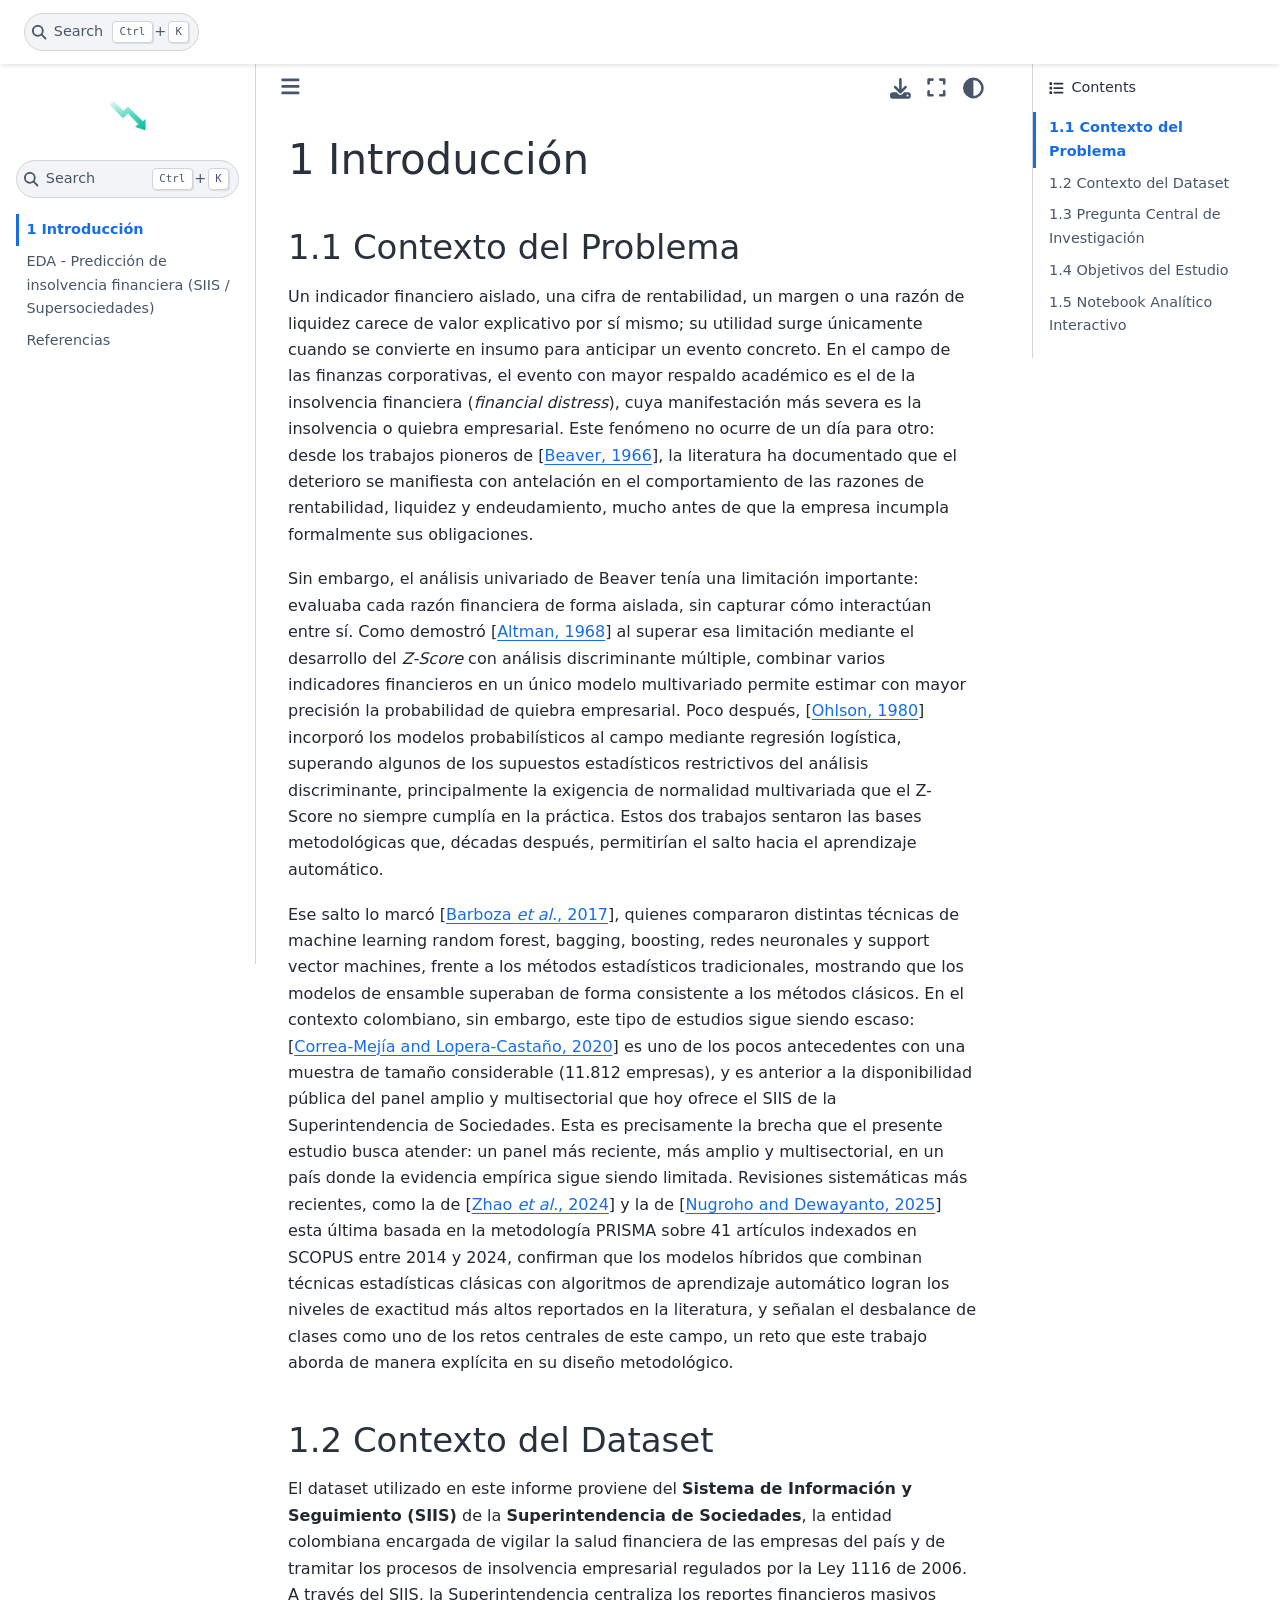
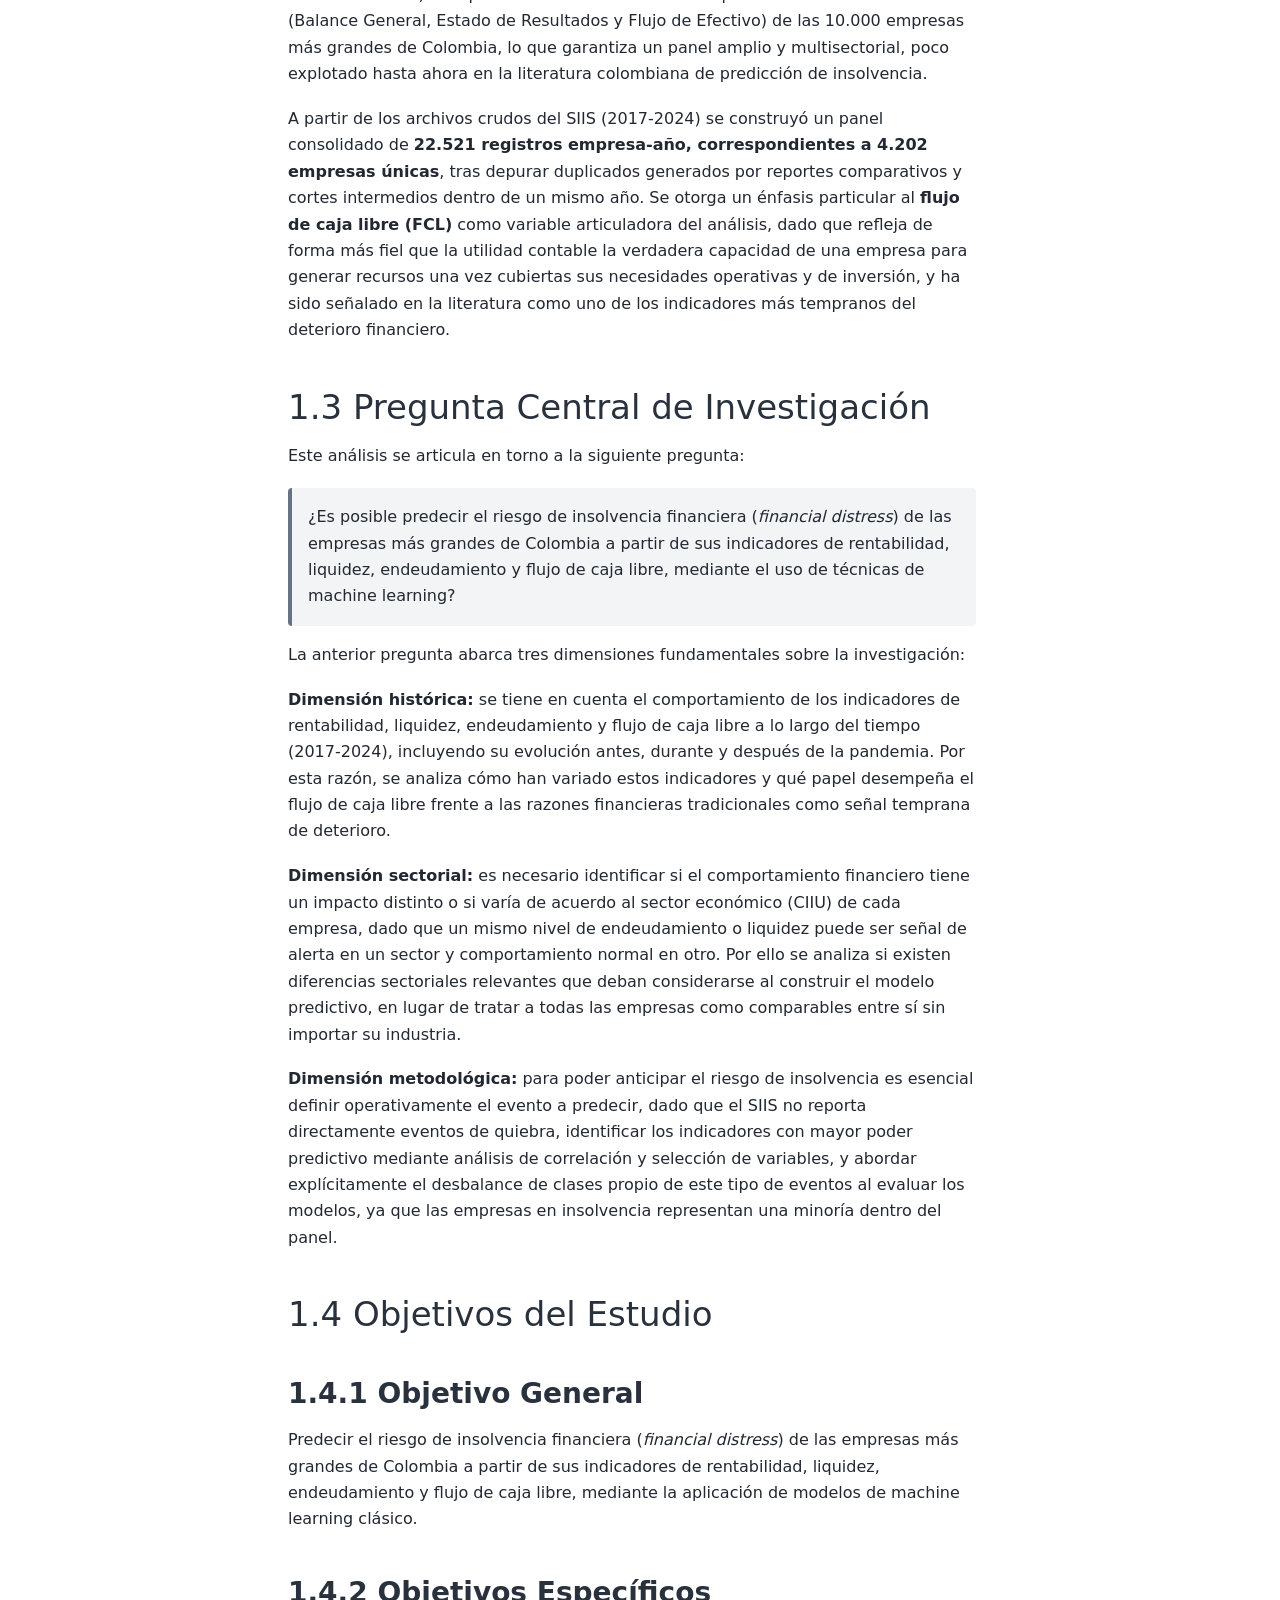
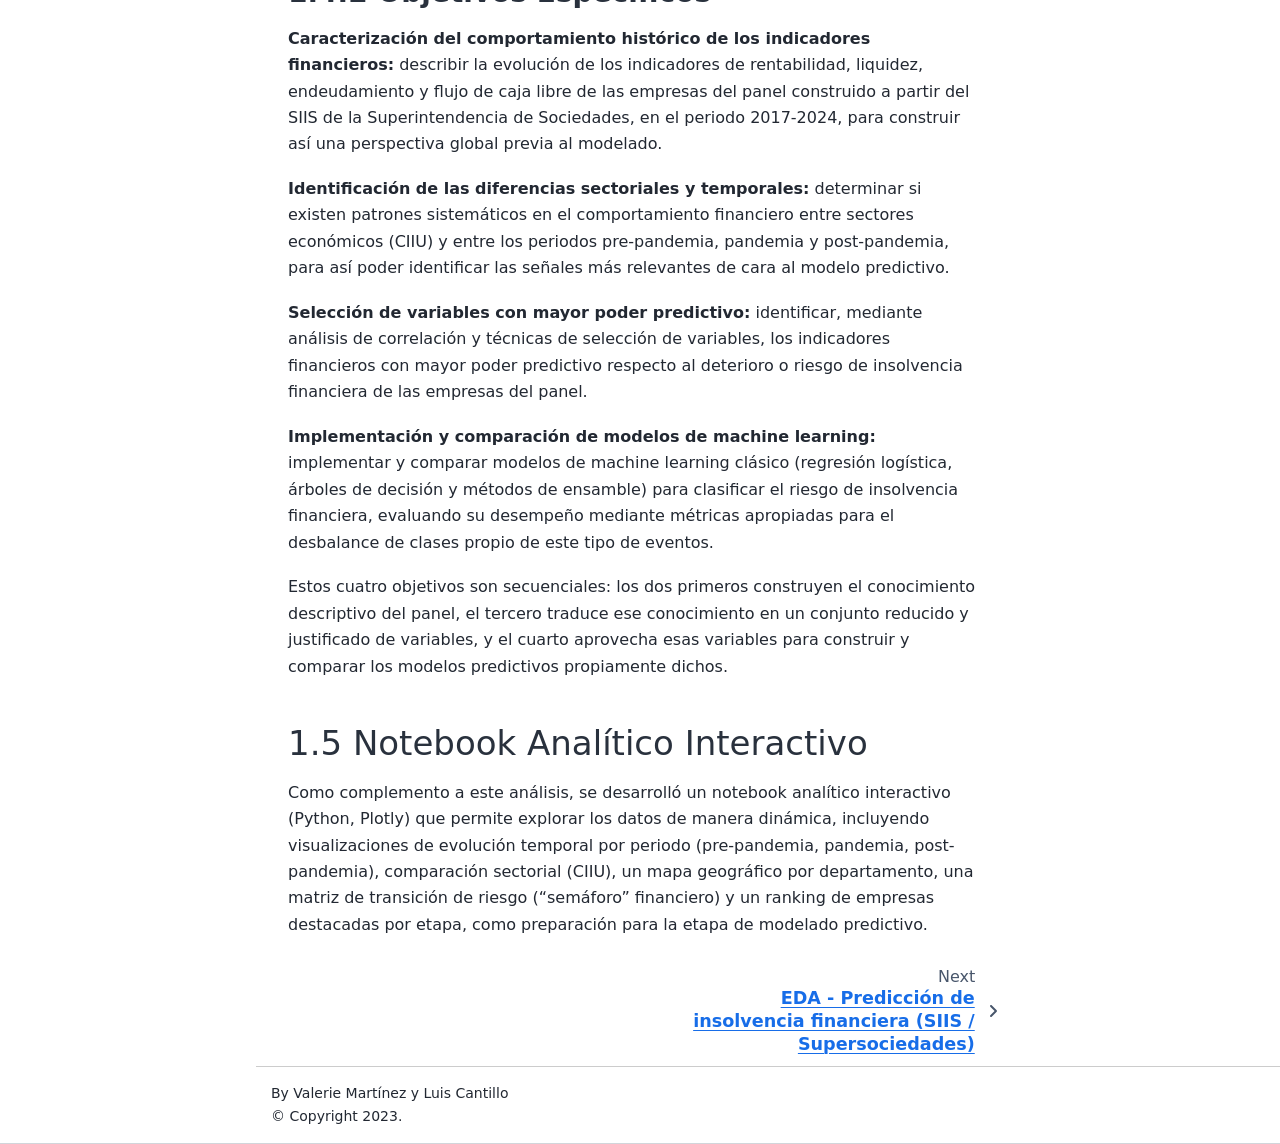
==== 01_introduccion.html @ 9c41a209 "Update documentation" ====
<!DOCTYPE html>


<html lang="en" data-content_root="./" >

  <head>
    <meta charset="utf-8" />
    <meta name="viewport" content="width=device-width, initial-scale=1.0" /><meta name="viewport" content="width=device-width, initial-scale=1" />

    <title>1 Introducción &#8212; Riesgo de Insolvencia Financiera SIIS</title>
  
  
  
  <script data-cfasync="false">
    document.documentElement.dataset.mode = localStorage.getItem("mode") || "";
    document.documentElement.dataset.theme = localStorage.getItem("theme") || "";
  </script>
  <!--
    this give us a css class that will be invisible only if js is disabled
  -->
  <noscript>
    <style>
      .pst-js-only { display: none !important; }

    </style>
  </noscript>
  
  <!-- Loaded before other Sphinx assets -->
  <link href="_static/styles/theme.css?digest=55c26ed414f5f8a31ebb" rel="stylesheet" />
<link href="_static/styles/pydata-sphinx-theme.css?digest=55c26ed414f5f8a31ebb" rel="stylesheet" />

    <link rel="stylesheet" type="text/css" href="_static/pygments.css?v=03e43079" />
    <link rel="stylesheet" type="text/css" href="_static/styles/sphinx-book-theme.css?v=3c74b3bc" />
    <link rel="stylesheet" type="text/css" href="_static/togglebutton.css?v=9c3e77be" />
    <link rel="stylesheet" type="text/css" href="_static/copybutton.css?v=76b2166b" />
    <link rel="stylesheet" type="text/css" href="_static/mystnb.11b39860a7a0cbfd473a3ad8a317855267ff0bd372690045ca344a6b62be495e.css" />
    <link rel="stylesheet" type="text/css" href="_static/sphinx-thebe.css?v=4fa983c6" />
    <link rel="stylesheet" type="text/css" href="_static/sphinx-design.min.css?v=95c83b7e" />
    <link rel="stylesheet" type="text/css" href="_static/custom.css?v=edf0ba5c" />
  
  <!-- So that users can add custom icons -->
  <script defer src="_static/scripts/fontawesome.js?digest=55c26ed414f5f8a31ebb"></script>
  <!-- Pre-loaded scripts that we'll load fully later -->
  <link rel="preload" as="script" href="_static/scripts/bootstrap.js?digest=55c26ed414f5f8a31ebb" />
<link rel="preload" as="script" href="_static/scripts/pydata-sphinx-theme.js?digest=55c26ed414f5f8a31ebb" />

    <script src="_static/documentation_options.js?v=9eb32ce0"></script>
    <script src="_static/doctools.js?v=9a2dae69"></script>
    <script src="_static/sphinx_highlight.js?v=dc90522c"></script>
    <script src="_static/clipboard.min.js?v=a7894cd8"></script>
    <script src="_static/copybutton.js?v=f281be69"></script>
    <script src="_static/scripts/sphinx-book-theme.js?v=fab101a9"></script>
    <script>let toggleHintShow = 'Click to show';</script>
    <script>let toggleHintHide = 'Click to hide';</script>
    <script>let toggleOpenOnPrint = 'true';</script>
    <script src="_static/togglebutton.js?v=b8b12719"></script>
    <script>var togglebuttonSelector = '.toggle, .admonition.dropdown';</script>
    <script src="_static/design-tabs.js?v=f930bc37"></script>
    <script>const THEBE_JS_URL = "https://unpkg.com/thebe@0.8.2/lib/index.js"; const thebe_selector = ".thebe,.cell"; const thebe_selector_input = "pre"; const thebe_selector_output = ".output, .cell_output"</script>
    <script async="async" src="_static/sphinx-thebe.js?v=c100c467"></script>
    <script>var togglebuttonSelector = '.toggle, .admonition.dropdown';</script>
    <script>const THEBE_JS_URL = "https://unpkg.com/thebe@0.8.2/lib/index.js"; const thebe_selector = ".thebe,.cell"; const thebe_selector_input = "pre"; const thebe_selector_output = ".output, .cell_output"</script>
    <script>DOCUMENTATION_OPTIONS.pagename = '01_introduccion';</script>
    <script>DOCUMENTATION_OPTIONS.search_as_you_type = false;</script>
    <link rel="index" title="Index" href="genindex.html" />
    <link rel="search" title="Search" href="search.html" />
    <link rel="next" title="EDA - Predicción de insolvencia financiera (SIIS / Supersociedades)" href="EDA_Insolvencia_SIIS.html" />
  <meta name="viewport" content="width=device-width, initial-scale=1"/>
  <meta name="docsearch:language" content="en"/>
  <meta name="docsearch:version" content="" />
  
    
    <script src="_static/searchtools.js"></script>
    <script src="_static/language_data.js"></script>
    <script src="searchindex.js"></script>
  
  </head>
  <body data-default-mode="">
  
  
  <div id="pst-skip-link" class="skip-link d-print-none"><a href="#main-content">Skip to main content</a></div>

  
  <div id="pst-scroll-pixel-helper"></div>
  
  <button type="button" class="btn rounded-pill" id="pst-back-to-top">
    <i class="fa-solid fa-arrow-up"></i>Back to top</button>
  
  
  
  
  <dialog id="pst-search-dialog">
    
<form class="bd-search d-flex align-items-center"
      action="search.html"
      method="get">
  <i class="fa-solid fa-magnifying-glass"></i>
  <input type="search"
         class="form-control"
         name="q"
         placeholder="Search this book..."
         aria-label="Search this book..."
         autocomplete="off"
         autocorrect="off"
         autocapitalize="off"
         spellcheck="false"/>
  <span class="search-button__kbd-shortcut"><kbd class="kbd-shortcut__modifier">Ctrl</kbd>+<kbd>K</kbd></span>
</form>
  </dialog>

  <div class="pst-async-banner-revealer d-none">
  <aside id="bd-header-version-warning" class="d-none d-print-none" aria-label="Version warning"></aside>
</div>

  
    <header id="pst-header" class="bd-header navbar navbar-expand-lg bd-navbar d-print-none">
<div class="bd-header__inner bd-page-width">
  <button class="pst-navbar-icon sidebar-toggle primary-toggle" aria-label="Site navigation">
    <span class="fa-solid fa-bars"></span>
  </button>
  
  
  <div class="col-lg-9 navbar-header-items">
    
    
    <div class="navbar-header-items__end">
      
        <div class="navbar-item navbar-persistent--container">
          

<button class="btn search-button-field search-button__button pst-js-only" title="Search" aria-label="Search" data-bs-placement="bottom" data-bs-toggle="tooltip">
 <i class="fa-solid fa-magnifying-glass"></i>
 <span class="search-button__default-text">Search</span>
 <span class="search-button__kbd-shortcut"><kbd class="kbd-shortcut__modifier">Ctrl</kbd>+<kbd class="kbd-shortcut__modifier">K</kbd></span>
</button>
        </div>
      
      
    </div>
    
  </div>
  
  
    <div class="navbar-persistent--mobile">

<button class="btn search-button-field search-button__button pst-js-only" title="Search" aria-label="Search" data-bs-placement="bottom" data-bs-toggle="tooltip">
 <i class="fa-solid fa-magnifying-glass"></i>
 <span class="search-button__default-text">Search</span>
 <span class="search-button__kbd-shortcut"><kbd class="kbd-shortcut__modifier">Ctrl</kbd>+<kbd class="kbd-shortcut__modifier">K</kbd></span>
</button>
    </div>
  

  
    <button class="pst-navbar-icon sidebar-toggle secondary-toggle" aria-label="On this page">
      <span class="fa-solid fa-outdent"></span>
    </button>
  
</div>

    </header>
  

  <div class="bd-container">
    <div class="bd-container__inner bd-page-width">
      
      
      
        
      
      <dialog id="pst-primary-sidebar-modal"></dialog>
      <div id="pst-primary-sidebar" class="bd-sidebar-primary bd-sidebar">
        

  
  <div class="sidebar-header-items sidebar-primary__section">
    
    
    
    
  </div>
  
    <div class="sidebar-primary-items__start sidebar-primary__section">
        <div class="sidebar-primary-item">

  
    
  

<a class="navbar-brand logo" href="#">
  
  
  
  
  
    
    
      
    
    
    <img src="_static/logo.png" class="logo__image only-light" alt="Riesgo de Insolvencia Financiera SIIS - Home"/>
    <img src="_static/logo.png" class="logo__image only-dark pst-js-only" alt="Riesgo de Insolvencia Financiera SIIS - Home"/>
  
  
</a></div>
        <div class="sidebar-primary-item">

<button class="btn search-button-field search-button__button pst-js-only" title="Search" aria-label="Search" data-bs-placement="bottom" data-bs-toggle="tooltip">
 <i class="fa-solid fa-magnifying-glass"></i>
 <span class="search-button__default-text">Search</span>
 <span class="search-button__kbd-shortcut"><kbd class="kbd-shortcut__modifier">Ctrl</kbd>+<kbd class="kbd-shortcut__modifier">K</kbd></span>
</button></div>
        <div class="sidebar-primary-item"><nav class="bd-links bd-docs-nav" aria-label="Main">
    <div class="bd-toc-item navbar-nav active">
        
        <ul class="nav bd-sidenav bd-sidenav__home-link">
            <li class="toctree-l1 current active">
                <a class="reference internal" href="#">
                    1 Introducción
                </a>
            </li>
        </ul>
        <ul class="nav bd-sidenav">
<li class="toctree-l1"><a class="reference internal" href="EDA_Insolvencia_SIIS.html">EDA - Predicción de insolvencia financiera (SIIS / Supersociedades)</a></li>
<li class="toctree-l1"><a class="reference internal" href="referencias.html">Referencias</a></li>
</ul>

    </div>
</nav></div>
    </div>
  
  
  <div class="sidebar-primary-items__end sidebar-primary__section">
      <div class="sidebar-primary-item">
<div id="ethical-ad-placement"
      class="flat"
      data-ea-publisher="readthedocs"
      data-ea-type="readthedocs-sidebar"
      data-ea-manual="true">
</div></div>
  </div>


      </div>
      
      <main id="main-content" class="bd-main" role="main">
        
        

<div class="sbt-scroll-pixel-helper"></div>

          <div class="bd-content">
            <div class="bd-article-container">
              
              <div class="bd-header-article d-print-none">
<div class="header-article-items header-article__inner">
  
    <div class="header-article-items__start">
      
        <div class="header-article-item"><button class="sidebar-toggle primary-toggle btn btn-sm" title="Toggle primary sidebar" data-bs-placement="bottom" data-bs-toggle="tooltip">
  <span class="fa-solid fa-bars"></span>
</button></div>
      
    </div>
  
  
    <div class="header-article-items__end">
      
        <div class="header-article-item">

<div class="article-header-buttons">





<div class="dropdown dropdown-download-buttons">
  <button class="btn dropdown-toggle" type="button" data-bs-toggle="dropdown" aria-expanded="false" aria-label="Download this page">
    <i class="fas fa-download"></i>
  </button>
  <ul class="dropdown-menu">
      
      
      
      <li><a href="_sources/01_introduccion.md" target="_blank"
   class="btn btn-sm btn-download-source-button dropdown-item"
   title="Download source file"
   data-bs-placement="left" data-bs-toggle="tooltip"
>
  

<span class="btn__icon-container">
  <i class="fas fa-file"></i>
  </span>
<span class="btn__text-container">.md</span>
</a>
</li>
      
      
      
      
      <li>
<button onclick="window.print()"
  class="btn btn-sm btn-download-pdf-button dropdown-item"
  title="Print to PDF"
  data-bs-placement="left" data-bs-toggle="tooltip"
>
  

<span class="btn__icon-container">
  <i class="fas fa-file-pdf"></i>
  </span>
<span class="btn__text-container">.pdf</span>
</button>
</li>
      
  </ul>
</div>




<button onclick="toggleFullScreen()"
  class="btn btn-sm btn-fullscreen-button pst-navbar-icon"
  title="Fullscreen mode"
  data-bs-placement="bottom" data-bs-toggle="tooltip"
>
  

<span class="btn__icon-container">
  <i class="fas fa-expand"></i>
  </span>

</button>



<button class="btn btn-sm nav-link pst-navbar-icon theme-switch-button pst-js-only" aria-label="Color mode" data-bs-title="Color mode"  data-bs-placement="bottom" data-bs-toggle="tooltip">
  <i class="theme-switch fa-solid fa-sun                fa-lg" data-mode="light" title="Light"></i>
  <i class="theme-switch fa-solid fa-moon               fa-lg" data-mode="dark"  title="Dark"></i>
  <i class="theme-switch fa-solid fa-circle-half-stroke fa-lg" data-mode="auto"  title="System Settings"></i>
</button>


<button class="btn btn-sm pst-navbar-icon search-button search-button__button pst-js-only" title="Search" aria-label="Search" data-bs-placement="bottom" data-bs-toggle="tooltip">
    <i class="fa-solid fa-magnifying-glass fa-lg"></i>
</button>
<button class="sidebar-toggle secondary-toggle btn btn-sm pst-navbar-icon" title="Toggle secondary sidebar" data-bs-placement="bottom" data-bs-toggle="tooltip">
    <span class="fa-solid fa-list"></span>
</button>
</div></div>
      
    </div>
  
</div>
</div>
              
              

<div id="jb-print-docs-body" class="onlyprint">
    <h1>1 Introducción</h1>
    <!-- Table of contents -->
    <div id="print-main-content">
        <div id="jb-print-toc">
            
            <div>
                <h2> Contents </h2>
            </div>
            <nav aria-label="Page">
                <ul class="pst-show_toc_level nav section-nav flex-column">
<li class="toc-h2 nav-item toc-entry"><a class="reference internal nav-link" href="#contexto-del-problema">1.1 Contexto del Problema</a></li>
<li class="toc-h2 nav-item toc-entry"><a class="reference internal nav-link" href="#contexto-del-dataset">1.2 Contexto del Dataset</a></li>
<li class="toc-h2 nav-item toc-entry"><a class="reference internal nav-link" href="#pregunta-central-de-investigacion">1.3 Pregunta Central de Investigación</a></li>
<li class="toc-h2 nav-item toc-entry"><a class="reference internal nav-link" href="#objetivos-del-estudio">1.4 Objetivos del Estudio</a><ul class="nav section-nav flex-column">
<li class="toc-h3 nav-item toc-entry"><a class="reference internal nav-link" href="#objetivo-general">1.4.1 Objetivo General</a></li>
<li class="toc-h3 nav-item toc-entry"><a class="reference internal nav-link" href="#objetivos-especificos">1.4.2 Objetivos Específicos</a></li>
</ul>
</li>
<li class="toc-h2 nav-item toc-entry"><a class="reference internal nav-link" href="#notebook-analitico-interactivo">1.5 Notebook Analítico Interactivo</a></li>
</ul>
            </nav>
        </div>
    </div>
</div>

              
                
<div id="searchbox"></div>
                <article class="bd-article">
                  
  <section class="tex2jax_ignore mathjax_ignore" id="introduccion">
<h1>1 Introducción<a class="headerlink" href="#introduccion" title="Link to this heading">#</a></h1>
<section id="contexto-del-problema">
<h2>1.1 Contexto del Problema<a class="headerlink" href="#contexto-del-problema" title="Link to this heading">#</a></h2>
<p>Un indicador financiero aislado, una cifra de rentabilidad, un margen o una razón de liquidez carece de valor explicativo por sí mismo; su utilidad surge únicamente cuando se convierte en insumo para anticipar un evento concreto. En el campo de las finanzas corporativas, el evento con mayor respaldo académico es el de la insolvencia financiera (<em>financial distress</em>), cuya manifestación más severa es la insolvencia o quiebra empresarial. Este fenómeno no ocurre de un día para otro: desde los trabajos pioneros de <span class="bibtex-citation" id="id1">[<a class="reference internal" href="referencias.html#id2" title="William H. Beaver. Financial ratios as predictors of failure. Journal of Accounting Research, 4:71–111, 1966.">Beaver, 1966</a>]</span>, la literatura ha documentado que el deterioro se manifiesta con antelación en el comportamiento de las razones de rentabilidad, liquidez y endeudamiento, mucho antes de que la empresa incumpla formalmente sus obligaciones.</p>
<p>Sin embargo, el análisis univariado de Beaver tenía una limitación importante: evaluaba cada razón financiera de forma aislada, sin capturar cómo interactúan entre sí. Como demostró <span class="bibtex-citation" id="id2">[<a class="reference internal" href="referencias.html#id3" title="Edward I. Altman. Financial ratios, discriminant analysis and the prediction of corporate bankruptcy. The Journal of Finance, 23(4):589–609, 1968.">Altman, 1968</a>]</span> al superar esa limitación mediante el desarrollo del <em>Z-Score</em> con análisis discriminante múltiple, combinar varios indicadores financieros en un único modelo multivariado permite estimar con mayor precisión la probabilidad de quiebra empresarial. Poco después, <span class="bibtex-citation" id="id3">[<a class="reference internal" href="referencias.html#id4" title="James A. Ohlson. Financial ratios and the probabilistic prediction of bankruptcy. Journal of Accounting Research, 18(1):109–131, 1980.">Ohlson, 1980</a>]</span> incorporó los modelos probabilísticos al campo mediante regresión logística, superando algunos de los supuestos estadísticos restrictivos del análisis discriminante, principalmente la exigencia de normalidad multivariada que el Z-Score no siempre cumplía en la práctica. Estos dos trabajos sentaron las bases metodológicas que, décadas después, permitirían el salto hacia el aprendizaje automático.</p>
<p>Ese salto lo marcó <span class="bibtex-citation" id="id4">[<a class="reference internal" href="referencias.html#id5" title="Flavio Barboza, Herbert Kimura, and Edward Altman. Machine learning models and bankruptcy prediction. Expert Systems with Applications, 83:405–417, 2017.">Barboza <em>et al.</em>, 2017</a>]</span>, quienes compararon distintas técnicas de machine learning random forest, bagging, boosting, redes neuronales y support vector machines, frente a los métodos estadísticos tradicionales, mostrando que los modelos de ensamble superaban de forma consistente a los métodos clásicos. En el contexto colombiano, sin embargo, este tipo de estudios sigue siendo escaso: <span class="bibtex-citation" id="id5">[<a class="reference internal" href="referencias.html#id6" title="Diego Andrés Correa-Mejía and Mauricio Lopera-Castaño. Predicción de la insolvencia empresarial: un caso aplicado al sector real colombiano. Contaduría y Administración, 2020.">Correa-Mejía and Lopera-Castaño, 2020</a>]</span> es uno de los pocos antecedentes con una muestra de tamaño considerable (11.812 empresas), y es anterior a la disponibilidad pública del panel amplio y multisectorial que hoy ofrece el SIIS de la Superintendencia de Sociedades. Esta es precisamente la brecha que el presente estudio busca atender: un panel más reciente, más amplio y multisectorial, en un país donde la evidencia empírica sigue siendo limitada. Revisiones sistemáticas más recientes, como la de <span class="bibtex-citation" id="id6">[<a class="reference internal" href="referencias.html#id7" title="Yi Zhao, Jamal Ouenniche, and Johannes De Smedt. A systematic review of corporate bankruptcy prediction. 2024.">Zhao <em>et al.</em>, 2024</a>]</span> y la de <span class="bibtex-citation" id="id7">[<a class="reference internal" href="referencias.html#id8" title="Bambang Nugroho and Totok Dewayanto. A prisma-based systematic review of financial distress prediction. 2025.">Nugroho and Dewayanto, 2025</a>]</span> esta última basada en la metodología PRISMA sobre 41 artículos indexados en SCOPUS entre 2014 y 2024, confirman que los modelos híbridos que combinan técnicas estadísticas clásicas con algoritmos de aprendizaje automático logran los niveles de exactitud más altos reportados en la literatura, y señalan el desbalance de clases como uno de los retos centrales de este campo, un reto que este trabajo aborda de manera explícita en su diseño metodológico.</p>
</section>
<section id="contexto-del-dataset">
<h2>1.2 Contexto del Dataset<a class="headerlink" href="#contexto-del-dataset" title="Link to this heading">#</a></h2>
<p>El dataset utilizado en este informe proviene del <strong>Sistema de Información y Seguimiento (SIIS)</strong> de la <strong>Superintendencia de Sociedades</strong>, la entidad colombiana encargada de vigilar la salud financiera de las empresas del país y de tramitar los procesos de insolvencia empresarial regulados por la Ley 1116 de 2006. A través del SIIS, la Superintendencia centraliza los reportes financieros masivos (Balance General, Estado de Resultados y Flujo de Efectivo) de las 10.000 empresas más grandes de Colombia, lo que garantiza un panel amplio y multisectorial, poco explotado hasta ahora en la literatura colombiana de predicción de insolvencia.</p>
<p>A partir de los archivos crudos del SIIS (2017-2024) se construyó un panel consolidado de <strong>22.521 registros empresa-año, correspondientes a 4.202 empresas únicas</strong>, tras depurar duplicados generados por reportes comparativos y cortes intermedios dentro de un mismo año. Se otorga un énfasis particular al <strong>flujo de caja libre (FCL)</strong> como variable articuladora del análisis, dado que refleja de forma más fiel que la utilidad contable la verdadera capacidad de una empresa para generar recursos una vez cubiertas sus necesidades operativas y de inversión, y ha sido señalado en la literatura como uno de los indicadores más tempranos del deterioro financiero.</p>
</section>
<section id="pregunta-central-de-investigacion">
<h2>1.3 Pregunta Central de Investigación<a class="headerlink" href="#pregunta-central-de-investigacion" title="Link to this heading">#</a></h2>
<p>Este análisis se articula en torno a la siguiente pregunta:</p>
<blockquote>
<div><p>¿Es posible predecir el riesgo de insolvencia financiera (<em>financial distress</em>) de las empresas más grandes de Colombia a partir de sus indicadores de rentabilidad, liquidez, endeudamiento y flujo de caja libre, mediante el uso de técnicas de machine learning?</p>
</div></blockquote>
<p>La anterior pregunta abarca tres dimensiones fundamentales sobre la investigación:</p>
<p><strong>Dimensión histórica:</strong> se tiene en cuenta el comportamiento de los indicadores de rentabilidad, liquidez, endeudamiento y flujo de caja libre a lo largo del tiempo (2017-2024), incluyendo su evolución antes, durante y después de la pandemia. Por esta razón, se analiza cómo han variado estos indicadores y qué papel desempeña el flujo de caja libre frente a las razones financieras tradicionales como señal temprana de deterioro.</p>
<p><strong>Dimensión sectorial:</strong> es necesario identificar si el comportamiento financiero tiene un impacto distinto o si varía de acuerdo al sector económico (CIIU) de cada empresa, dado que un mismo nivel de endeudamiento o liquidez puede ser señal de alerta en un sector y comportamiento normal en otro. Por ello se analiza si existen diferencias sectoriales relevantes que deban considerarse al construir el modelo predictivo, en lugar de tratar a todas las empresas como comparables entre sí sin importar su industria.</p>
<p><strong>Dimensión metodológica:</strong> para poder anticipar el riesgo de insolvencia es esencial definir operativamente el evento a predecir, dado que el SIIS no reporta directamente eventos de quiebra, identificar los indicadores con mayor poder predictivo mediante análisis de correlación y selección de variables, y abordar explícitamente el desbalance de clases propio de este tipo de eventos al evaluar los modelos, ya que las empresas en insolvencia representan una minoría dentro del panel.</p>
</section>
<section id="objetivos-del-estudio">
<h2>1.4 Objetivos del Estudio<a class="headerlink" href="#objetivos-del-estudio" title="Link to this heading">#</a></h2>
<section id="objetivo-general">
<h3>1.4.1 Objetivo General<a class="headerlink" href="#objetivo-general" title="Link to this heading">#</a></h3>
<p>Predecir el riesgo de insolvencia financiera (<em>financial distress</em>) de las empresas más grandes de Colombia a partir de sus indicadores de rentabilidad, liquidez, endeudamiento y flujo de caja libre, mediante la aplicación de modelos de machine learning clásico.</p>
</section>
<section id="objetivos-especificos">
<h3>1.4.2 Objetivos Específicos<a class="headerlink" href="#objetivos-especificos" title="Link to this heading">#</a></h3>
<p><strong>Caracterización del comportamiento histórico de los indicadores financieros:</strong> describir la evolución de los indicadores de rentabilidad, liquidez, endeudamiento y flujo de caja libre de las empresas del panel construido a partir del SIIS de la Superintendencia de Sociedades, en el periodo 2017-2024, para construir así una perspectiva global previa al modelado.</p>
<p><strong>Identificación de las diferencias sectoriales y temporales:</strong> determinar si existen patrones sistemáticos en el comportamiento financiero entre sectores económicos (CIIU) y entre los periodos pre-pandemia, pandemia y post-pandemia, para así poder identificar las señales más relevantes de cara al modelo predictivo.</p>
<p><strong>Selección de variables con mayor poder predictivo:</strong> identificar, mediante análisis de correlación y técnicas de selección de variables, los indicadores financieros con mayor poder predictivo respecto al deterioro o riesgo de insolvencia financiera de las empresas del panel.</p>
<p><strong>Implementación y comparación de modelos de machine learning:</strong> implementar y comparar modelos de machine learning clásico (regresión logística, árboles de decisión y métodos de ensamble) para clasificar el riesgo de insolvencia financiera, evaluando su desempeño mediante métricas apropiadas para el desbalance de clases propio de este tipo de eventos.</p>
<p>Estos cuatro objetivos son secuenciales: los dos primeros construyen el conocimiento descriptivo del panel, el tercero traduce ese conocimiento en un conjunto reducido y justificado de variables, y el cuarto aprovecha esas variables para construir y comparar los modelos predictivos propiamente dichos.</p>
</section>
</section>
<section id="notebook-analitico-interactivo">
<h2>1.5 Notebook Analítico Interactivo<a class="headerlink" href="#notebook-analitico-interactivo" title="Link to this heading">#</a></h2>
<p>Como complemento a este análisis, se desarrolló un notebook analítico interactivo (Python, Plotly) que permite explorar los datos de manera dinámica, incluyendo visualizaciones de evolución temporal por periodo (pre-pandemia, pandemia, post-pandemia), comparación sectorial (CIIU), un mapa geográfico por departamento, una matriz de transición de riesgo (“semáforo” financiero) y un ranking de empresas destacadas por etapa, como preparación para la etapa de modelado predictivo.</p>
</section>
<div class="toctree-wrapper compound">
</div>
</section>

    <script type="text/x-thebe-config">
    {
        requestKernel: true,
        binderOptions: {
            repo: "binder-examples/jupyter-stacks-datascience",
            ref: "master",
        },
        codeMirrorConfig: {
            theme: "abcdef",
            mode: "python"
        },
        kernelOptions: {
            name: "python3",
            path: "./."
        },
        predefinedOutput: true
    }
    </script>
    <script>kernelName = 'python3'</script>

                </article>
              

              
              
              
              
                <footer class="prev-next-footer d-print-none">
                  
<div class="prev-next-area">
    <a class="right-next"
       href="EDA_Insolvencia_SIIS.html"
       title="next page">
      <div class="prev-next-info">
        <p class="prev-next-subtitle">next</p>
        <p class="prev-next-title">EDA - Predicción de insolvencia financiera (SIIS / Supersociedades)</p>
      </div>
      <i class="fa-solid fa-angle-right"></i>
    </a>
</div>
                </footer>
              
            </div>
            
            
              
                <dialog id="pst-secondary-sidebar-modal"></dialog>
                <div id="pst-secondary-sidebar" class="bd-sidebar-secondary bd-toc"><div class="sidebar-secondary-items sidebar-secondary__inner">


  <div class="sidebar-secondary-item"><div
    id="pst-page-navigation-heading-2"
    class="page-toc tocsection onthispage">
    <i class="fa-solid fa-list"></i> Contents
  </div>
  <nav id="pst-page-toc-nav" class="page-toc" aria-labelledby="pst-page-navigation-heading-2">
    <ul class="pst-show_toc_level nav section-nav flex-column">
<li class="toc-h2 nav-item toc-entry"><a class="reference internal nav-link" href="#contexto-del-problema">1.1 Contexto del Problema</a></li>
<li class="toc-h2 nav-item toc-entry"><a class="reference internal nav-link" href="#contexto-del-dataset">1.2 Contexto del Dataset</a></li>
<li class="toc-h2 nav-item toc-entry"><a class="reference internal nav-link" href="#pregunta-central-de-investigacion">1.3 Pregunta Central de Investigación</a></li>
<li class="toc-h2 nav-item toc-entry"><a class="reference internal nav-link" href="#objetivos-del-estudio">1.4 Objetivos del Estudio</a><ul class="nav section-nav flex-column">
<li class="toc-h3 nav-item toc-entry"><a class="reference internal nav-link" href="#objetivo-general">1.4.1 Objetivo General</a></li>
<li class="toc-h3 nav-item toc-entry"><a class="reference internal nav-link" href="#objetivos-especificos">1.4.2 Objetivos Específicos</a></li>
</ul>
</li>
<li class="toc-h2 nav-item toc-entry"><a class="reference internal nav-link" href="#notebook-analitico-interactivo">1.5 Notebook Analítico Interactivo</a></li>
</ul>
  </nav></div>

</div></div>
              
            
          </div>
          <footer class="bd-footer-content">
            
<div class="bd-footer-content__inner container">
  
  <div class="footer-item">
    
<p class="component-author">
By Valerie Martínez y Luis Cantillo
</p>

  </div>
  
  <div class="footer-item">
    

  <p class="copyright">
    
      © Copyright 2023.
      <br/>
    
  </p>

  </div>
  
  <div class="footer-item">
    
  </div>
  
  <div class="footer-item">
    
  </div>
  
</div>
          </footer>
        

      </main>
    </div>
  </div>
  
  <!-- Scripts loaded after <body> so the DOM is not blocked -->
  <script defer src="_static/scripts/bootstrap.js?digest=55c26ed414f5f8a31ebb"></script>
<script defer src="_static/scripts/pydata-sphinx-theme.js?digest=55c26ed414f5f8a31ebb"></script>

  <footer class="bd-footer">
  </footer>
  </body>
</html>
---- _static/styles/theme.css ----
/* Provided by Sphinx's 'basic' theme, and included in the final set of assets */
@import "../basic.css";
---- _static/pygments.css ----
html[data-theme="light"] .highlight pre { line-height: 125%; }
html[data-theme="light"] .highlight td.linenos .normal { color: inherit; background-color: transparent; padding-left: 5px; padding-right: 5px; }
html[data-theme="light"] .highlight span.linenos { color: inherit; background-color: transparent; padding-left: 5px; padding-right: 5px; }
html[data-theme="light"] .highlight td.linenos .special { color: #000000; background-color: #ffffc0; padding-left: 5px; padding-right: 5px; }
html[data-theme="light"] .highlight span.linenos.special { color: #000000; background-color: #ffffc0; padding-left: 5px; padding-right: 5px; }
html[data-theme="light"] .highlight .hll { background-color: #fae4c2 }
html[data-theme="light"] .highlight { background: #fefefe; color: #080808 }
html[data-theme="light"] .highlight .c { color: #515151 } /* Comment */
html[data-theme="light"] .highlight .err { color: #A12236 } /* Error */
html[data-theme="light"] .highlight .k { color: #6730C5 } /* Keyword */
html[data-theme="light"] .highlight .l { color: #7F4707 } /* Literal */
html[data-theme="light"] .highlight .n { color: #080808 } /* Name */
html[data-theme="light"] .highlight .o { color: #00622F } /* Operator */
html[data-theme="light"] .highlight .p { color: #080808 } /* Punctuation */
html[data-theme="light"] .highlight .ch { color: #515151 } /* Comment.Hashbang */
html[data-theme="light"] .highlight .cm { color: #515151 } /* Comment.Multiline */
html[data-theme="light"] .highlight .cp { color: #515151 } /* Comment.Preproc */
html[data-theme="light"] .highlight .cpf { color: #515151 } /* Comment.PreprocFile */
html[data-theme="light"] .highlight .c1 { color: #515151 } /* Comment.Single */
html[data-theme="light"] .highlight .cs { color: #515151 } /* Comment.Special */
html[data-theme="light"] .highlight .gd { color: #005B82 } /* Generic.Deleted */
html[data-theme="light"] .highlight .ge { font-style: italic } /* Generic.Emph */
html[data-theme="light"] .highlight .gh { color: #005B82 } /* Generic.Heading */
html[data-theme="light"] .highlight .gs { font-weight: bold } /* Generic.Strong */
html[data-theme="light"] .highlight .gu { color: #005B82 } /* Generic.Subheading */
html[data-theme="light"] .highlight .kc { color: #6730C5 } /* Keyword.Constant */
html[data-theme="light"] .highlight .kd { color: #6730C5 } /* Keyword.Declaration */
html[data-theme="light"] .highlight .kn { color: #6730C5 } /* Keyword.Namespace */
html[data-theme="light"] .highlight .kp { color: #6730C5 } /* Keyword.Pseudo */
html[data-theme="light"] .highlight .kr { color: #6730C5 } /* Keyword.Reserved */
html[data-theme="light"] .highlight .kt { color: #7F4707 } /* Keyword.Type */
html[data-theme="light"] .highlight .ld { color: #7F4707 } /* Literal.Date */
html[data-theme="light"] .highlight .m { color: #7F4707 } /* Literal.Number */
html[data-theme="light"] .highlight .s { color: #00622F } /* Literal.String */
html[data-theme="light"] .highlight .na { color: #912583 } /* Name.Attribute */
html[data-theme="light"] .highlight .nb { color: #7F4707 } /* Name.Builtin */
html[data-theme="light"] .highlight .nc { color: #005B82 } /* Name.Class */
html[data-theme="light"] .highlight .no { color: #005B82 } /* Name.Constant */
html[data-theme="light"] .highlight .nd { color: #7F4707 } /* Name.Decorator */
html[data-theme="light"] .highlight .ni { color: #00622F } /* Name.Entity */
html[data-theme="light"] .highlight .ne { color: #6730C5 } /* Name.Exception */
html[data-theme="light"] .highlight .nf { color: #005B82 } /* Name.Function */
html[data-theme="light"] .highlight .nl { color: #7F4707 } /* Name.Label */
html[data-theme="light"] .highlight .nn { color: #080808 } /* Name.Namespace */
html[data-theme="light"] .highlight .nx { color: #080808 } /* Name.Other */
html[data-theme="light"] .highlight .py { color: #005B82 } /* Name.Property */
html[data-theme="light"] .highlight .nt { color: #005B82 } /* Name.Tag */
html[data-theme="light"] .highlight .nv { color: #A12236 } /* Name.Variable */
html[data-theme="light"] .highlight .ow { color: #6730C5 } /* Operator.Word */
html[data-theme="light"] .highlight .pm { color: #080808 } /* Punctuation.Marker */
html[data-theme="light"] .highlight .w { color: #080808 } /* Text.Whitespace */
html[data-theme="light"] .highlight .mb { color: #7F4707 } /* Literal.Number.Bin */
html[data-theme="light"] .highlight .mf { color: #7F4707 } /* Literal.Number.Float */
html[data-theme="light"] .highlight .mh { color: #7F4707 } /* Literal.Number.Hex */
html[data-theme="light"] .highlight .mi { color: #7F4707 } /* Literal.Number.Integer */
html[data-theme="light"] .highlight .mo { color: #7F4707 } /* Literal.Number.Oct */
html[data-theme="light"] .highlight .sa { color: #00622F } /* Literal.String.Affix */
html[data-theme="light"] .highlight .sb { color: #00622F } /* Literal.String.Backtick */
html[data-theme="light"] .highlight .sc { color: #00622F } /* Literal.String.Char */
html[data-theme="light"] .highlight .dl { color: #00622F } /* Literal.String.Delimiter */
html[data-theme="light"] .highlight .sd { color: #00622F } /* Literal.String.Doc */
html[data-theme="light"] .highlight .s2 { color: #00622F } /* Literal.String.Double */
html[data-theme="light"] .highlight .se { color: #00622F } /* Literal.String.Escape */
html[data-theme="light"] .highlight .sh { color: #00622F } /* Literal.String.Heredoc */
html[data-theme="light"] .highlight .si { color: #00622F } /* Literal.String.Interpol */
html[data-theme="light"] .highlight .sx { color: #00622F } /* Literal.String.Other */
html[data-theme="light"] .highlight .sr { color: #A12236 } /* Literal.String.Regex */
html[data-theme="light"] .highlight .s1 { color: #00622F } /* Literal.String.Single */
html[data-theme="light"] .highlight .ss { color: #005B82 } /* Literal.String.Symbol */
html[data-theme="light"] .highlight .bp { color: #7F4707 } /* Name.Builtin.Pseudo */
html[data-theme="light"] .highlight .fm { color: #005B82 } /* Name.Function.Magic */
html[data-theme="light"] .highlight .vc { color: #A12236 } /* Name.Variable.Class */
html[data-theme="light"] .highlight .vg { color: #A12236 } /* Name.Variable.Global */
html[data-theme="light"] .highlight .vi { color: #A12236 } /* Name.Variable.Instance */
html[data-theme="light"] .highlight .vm { color: #7F4707 } /* Name.Variable.Magic */
html[data-theme="light"] .highlight .il { color: #7F4707 } /* Literal.Number.Integer.Long */
html[data-theme="dark"] .highlight pre { line-height: 125%; }
html[data-theme="dark"] .highlight td.linenos .normal { color: inherit; background-color: transparent; padding-left: 5px; padding-right: 5px; }
html[data-theme="dark"] .highlight span.linenos { color: inherit; background-color: transparent; padding-left: 5px; padding-right: 5px; }
html[data-theme="dark"] .highlight td.linenos .special { color: #000000; background-color: #ffffc0; padding-left: 5px; padding-right: 5px; }
html[data-theme="dark"] .highlight span.linenos.special { color: #000000; background-color: #ffffc0; padding-left: 5px; padding-right: 5px; }
html[data-theme="dark"] .highlight .hll { background-color: #ffd9002e }
html[data-theme="dark"] .highlight { background: #2b2b2b; color: #F8F8F2 }
html[data-theme="dark"] .highlight .c { color: #FFD900 } /* Comment */
html[data-theme="dark"] .highlight .err { color: #FFA07A } /* Error */
html[data-theme="dark"] .highlight .k { color: #DCC6E0 } /* Keyword */
html[data-theme="dark"] .highlight .l { color: #FFD900 } /* Literal */
html[data-theme="dark"] .highlight .n { color: #F8F8F2 } /* Name */
html[data-theme="dark"] .highlight .o { color: #ABE338 } /* Operator */
html[data-theme="dark"] .highlight .p { color: #F8F8F2 } /* Punctuation */
html[data-theme="dark"] .highlight .ch { color: #FFD900 } /* Comment.Hashbang */
html[data-theme="dark"] .highlight .cm { color: #FFD900 } /* Comment.Multiline */
html[data-theme="dark"] .highlight .cp { color: #FFD900 } /* Comment.Preproc */
html[data-theme="dark"] .highlight .cpf { color: #FFD900 } /* Comment.PreprocFile */
html[data-theme="dark"] .highlight .c1 { color: #FFD900 } /* Comment.Single */
html[data-theme="dark"] .highlight .cs { color: #FFD900 } /* Comment.Special */
html[data-theme="dark"] .highlight .gd { color: #00E0E0 } /* Generic.Deleted */
html[data-theme="dark"] .highlight .ge { font-style: italic } /* Generic.Emph */
html[data-theme="dark"] .highlight .gh { color: #00E0E0 } /* Generic.Heading */
html[data-theme="dark"] .highlight .gs { font-weight: bold } /* Generic.Strong */
html[data-theme="dark"] .highlight .gu { color: #00E0E0 } /* Generic.Subheading */
html[data-theme="dark"] .highlight .kc { color: #DCC6E0 } /* Keyword.Constant */
html[data-theme="dark"] .highlight .kd { color: #DCC6E0 } /* Keyword.Declaration */
html[data-theme="dark"] .highlight .kn { color: #DCC6E0 } /* Keyword.Namespace */
html[data-theme="dark"] .highlight .kp { color: #DCC6E0 } /* Keyword.Pseudo */
html[data-theme="dark"] .highlight .kr { color: #DCC6E0 } /* Keyword.Reserved */
html[data-theme="dark"] .highlight .kt { color: #FFD900 } /* Keyword.Type */
html[data-theme="dark"] .highlight .ld { color: #FFD900 } /* Literal.Date */
html[data-theme="dark"] .highlight .m { color: #FFD900 } /* Literal.Number */
html[data-theme="dark"] .highlight .s { color: #ABE338 } /* Literal.String */
html[data-theme="dark"] .highlight .na { color: #FFD900 } /* Name.Attribute */
html[data-theme="dark"] .highlight .nb { color: #FFD900 } /* Name.Builtin */
html[data-theme="dark"] .highlight .nc { color: #00E0E0 } /* Name.Class */
html[data-theme="dark"] .highlight .no { color: #00E0E0 } /* Name.Constant */
html[data-theme="dark"] .highlight .nd { color: #FFD900 } /* Name.Decorator */
html[data-theme="dark"] .highlight .ni { color: #ABE338 } /* Name.Entity */
html[data-theme="dark"] .highlight .ne { color: #DCC6E0 } /* Name.Exception */
html[data-theme="dark"] .highlight .nf { color: #00E0E0 } /* Name.Function */
html[data-theme="dark"] .highlight .nl { color: #FFD900 } /* Name.Label */
html[data-theme="dark"] .highlight .nn { color: #F8F8F2 } /* Name.Namespace */
html[data-theme="dark"] .highlight .nx { color: #F8F8F2 } /* Name.Other */
html[data-theme="dark"] .highlight .py { color: #00E0E0 } /* Name.Property */
html[data-theme="dark"] .highlight .nt { color: #00E0E0 } /* Name.Tag */
html[data-theme="dark"] .highlight .nv { color: #FFA07A } /* Name.Variable */
html[data-theme="dark"] .highlight .ow { color: #DCC6E0 } /* Operator.Word */
html[data-theme="dark"] .highlight .pm { color: #F8F8F2 } /* Punctuation.Marker */
html[data-theme="dark"] .highlight .w { color: #F8F8F2 } /* Text.Whitespace */
html[data-theme="dark"] .highlight .mb { color: #FFD900 } /* Literal.Number.Bin */
html[data-theme="dark"] .highlight .mf { color: #FFD900 } /* Literal.Number.Float */
html[data-theme="dark"] .highlight .mh { color: #FFD900 } /* Literal.Number.Hex */
html[data-theme="dark"] .highlight .mi { color: #FFD900 } /* Literal.Number.Integer */
html[data-theme="dark"] .highlight .mo { color: #FFD900 } /* Literal.Number.Oct */
html[data-theme="dark"] .highlight .sa { color: #ABE338 } /* Literal.String.Affix */
html[data-theme="dark"] .highlight .sb { color: #ABE338 } /* Literal.String.Backtick */
html[data-theme="dark"] .highlight .sc { color: #ABE338 } /* Literal.String.Char */
html[data-theme="dark"] .highlight .dl { color: #ABE338 } /* Literal.String.Delimiter */
html[data-theme="dark"] .highlight .sd { color: #ABE338 } /* Literal.String.Doc */
html[data-theme="dark"] .highlight .s2 { color: #ABE338 } /* Literal.String.Double */
html[data-theme="dark"] .highlight .se { color: #ABE338 } /* Literal.String.Escape */
html[data-theme="dark"] .highlight .sh { color: #ABE338 } /* Literal.String.Heredoc */
html[data-theme="dark"] .highlight .si { color: #ABE338 } /* Literal.String.Interpol */
html[data-theme="dark"] .highlight .sx { color: #ABE338 } /* Literal.String.Other */
html[data-theme="dark"] .highlight .sr { color: #FFA07A } /* Literal.String.Regex */
html[data-theme="dark"] .highlight .s1 { color: #ABE338 } /* Literal.String.Single */
html[data-theme="dark"] .highlight .ss { color: #00E0E0 } /* Literal.String.Symbol */
html[data-theme="dark"] .highlight .bp { color: #FFD900 } /* Name.Builtin.Pseudo */
html[data-theme="dark"] .highlight .fm { color: #00E0E0 } /* Name.Function.Magic */
html[data-theme="dark"] .highlight .vc { color: #FFA07A } /* Name.Variable.Class */
html[data-theme="dark"] .highlight .vg { color: #FFA07A } /* Name.Variable.Global */
html[data-theme="dark"] .highlight .vi { color: #FFA07A } /* Name.Variable.Instance */
html[data-theme="dark"] .highlight .vm { color: #FFD900 } /* Name.Variable.Magic */
html[data-theme="dark"] .highlight .il { color: #FFD900 } /* Literal.Number.Integer.Long */
---- _static/styles/sphinx-book-theme.css ----
@charset "UTF-8";
/*! sphinx-book-theme CSS
 * BSD 3-Clause License
 * Copyright (c) 2020, EBP
 * All rights reserved.
 *
 * This follows the 7-1 pattern described here:
 * https://sass-guidelin.es/#architecture
 */html[data-theme=dark],html[data-theme=light]{--pst-font-size-base:none;--pst-color-secondary:#e89217}html[data-theme=light]{--sbt-color-announcement:#616161;--pst-color-primary:#176de8}html[data-theme=dark]{--pst-color-primary:#528fe4;--sbt-color-announcement:#616161;--pst-color-background:#121212}html{scroll-padding-top:4rem}.sbt-scroll-pixel-helper{height:0;left:0;position:absolute;top:0;width:0}.d-n,.onlyprint{display:none}@media print{.onlyprint{display:block!important}.noprint{display:none!important}}.bd-article-container h1,.bd-article-container h2,.bd-article-container h3,.bd-article-container h4,.bd-article-container h5,.bd-article-container p.caption{color:var(--pst-color-muted)}.bd-article-container h1,.bd-article-container h2{font-weight:500}a.brackets:before{color:inherit;font-family:inherit;margin-right:0}table{position:relative}@media print{.bd-main .bd-content{height:auto;margin-left:2rem}.bd-main .bd-content #jb-print-docs-body{margin-left:0}.bd-main .bd-content #jb-print-docs-body h1{font-size:3em;margin-bottom:0;text-align:center}.bd-main .bd-content .bd-article{padding-top:0}.bd-main .bd-content .bd-article h1:first-of-type{display:none}.bd-main .bd-content .container{min-width:0!important}.bd-main .bd-content h1{margin-bottom:1em;margin-top:1em}.bd-main .bd-content h1,.bd-main .bd-content h2,.bd-main .bd-content h3,.bd-main .bd-content h4{break-after:avoid;color:#000}.bd-main .bd-content table{break-inside:avoid}.bd-main .bd-content pre{word-wrap:break-word}.bd-main .bd-content a.headerlink{display:none}.bd-main .bd-content aside.margin,.bd-main .bd-content aside.sidebar,.bd-main .bd-content blockquote.epigraph{border:none}.bd-main .bd-content .footer{margin-top:1em}.bd-main .bd-content #jb-print-toc{margin-bottom:1.5rem;margin-left:0}.bd-main .bd-content #jb-print-toc .section-nav{border-left:0!important;list-style-type:disc!important;margin-left:3em!important}.bd-main .bd-content #jb-print-toc .section-nav a{text-decoration:none!important}.bd-main .bd-content #jb-print-toc .section-nav li{display:list-item!important}.bd-main .bd-content #jb-print-toc .section-nav .nav{display:none}.bd-main .bd-footer-content{display:none!important}}.bd-header-announcement{background-color:var(--sbt-color-announcement);color:#fff}.bd-main .bd-content{justify-content:left}.bd-main .bd-content .bd-article-container{min-width:0;overflow-x:unset;padding:0}@media (min-width:1200px){.bd-main .bd-content .bd-article-container{max-width:calc(100% - var(--pst-sidebar-secondary))}}.bd-main .bd-content .bd-article-container .bd-article{padding-left:2rem;padding-right:2rem}@media (max-width:768px){.bd-main .bd-content .bd-article-container .bd-article{padding-left:1rem;padding-right:1rem}}.bd-main .bd-content .bd-article-container details.above-input summary,.bd-main .bd-content .bd-article-container details.below-input summary{border-left:3px solid var(--pst-color-primary)}

/*! sphinx-book-theme CSS
 * BSD 3-Clause License
 * Copyright (c) 2020, EBP
 * All rights reserved.
 *
 * This follows the 7-1 pattern described here:
 * https://sass-guidelin.es/#architecture
 */@media (min-width:768px){button.sidebar-toggle.primary-toggle{display:inline-block}}@media (max-width:768px){button.sidebar-toggle.primary-toggle{margin-bottom:0}}@media (min-width:1200px){button.sidebar-toggle.secondary-toggle{display:none}}@media (max-width:768px){button.sidebar-toggle.secondary-toggle{margin-bottom:0}}.bd-header-article{align-items:center;background-color:var(--pst-color-background);display:flex;font-size:.9em;padding:0 1rem;position:sticky;top:0;transition:left .2s;z-index:1020}@media (max-width:768px){.bd-header-article{height:3.5rem;padding:0 .5rem}}.scrolled .bd-header-article{box-shadow:0 6px 6px -6px var(--pst-color-shadow)}.bd-header-article .header-article__inner{padding:0}.bd-header-article .header-article-items{align-items:center;display:flex;height:3rem;width:100%}.bd-header-article .header-article-item{align-items:center;display:flex}.bd-header-article .article-header-buttons{display:flex}.bd-header-article .btn{align-items:center;border:none;color:var(--pst-color-text-muted);display:flex;font-size:1.3rem;padding-left:.5rem;padding-right:.5rem}.bd-header-article .btn svg{width:1.3rem}.bd-header-article .btn.show,.bd-header-article .btn:hover{border:none;color:var(--pst-color-text-base)}.bd-header-article .btn.show+.dropdown-menu,.bd-header-article .btn:hover+.dropdown-menu{display:block}.bd-header-article .btn:focus{box-shadow:none}.bd-header-article .btn.dropdown-toggle:after{display:none}.bd-header-article div.dropdown{align-items:center;display:flex}.bd-header-article .theme-switch-button{margin:0}.bd-header-article .theme-switch-button button,.bd-header-article .theme-switch-button i,.bd-header-article .theme-switch-button span{padding:0}.bd-header-article .theme-switch-button i,.bd-header-article .theme-switch-button span{transition:color .25s ease-out}.bd-header-article .theme-switch-button:active,.bd-header-article .theme-switch-button:hover{background-color:unset!important}.bd-header-article .theme-switch-button:active i,.bd-header-article .theme-switch-button:active span,.bd-header-article .theme-switch-button:hover i,.bd-header-article .theme-switch-button:hover span{color:var(--pst-color-text-base)}.bd-header-article .dropdown-menu{background-color:var(--pst-color-background);border-color:var(--pst-color-border);box-shadow:0 .2rem .5rem var(--pst-color-shadow),0 0 .0625rem var(--pst-color-shadow)!important;color:var(--pst-color-text-muted);top:2rem;transform:translateX(-75%)}.bd-header-article .dropdown-menu:hover{display:block}.bd-header-article .dropdown-menu .dropdown-item{align-items:center;display:inline-flex;font-size:1em;padding-left:.5em}.bd-header-article .dropdown-menu .dropdown-item:hover{background-color:initial;color:var(--pst-color-text-base);text-decoration:none}.bd-header-article .dropdown-menu .dropdown-item span img{height:1em}.bd-header-article .dropdown-menu .dropdown-item span.btn__icon-container{align-items:center;display:inline-flex;justify-content:center;width:1.7em}.bd-header{position:inherit}.bd-header button.sidebar-toggle{display:none}.bd-sidebar-primary{max-height:100vh;padding:1rem;top:0;transition:margin-left .25s ease 0s,opacity .25s ease 0s,visibility .25s ease 0s}@media (min-width:992px){.bd-sidebar-primary.pst-sidebar-hidden{margin-left:-20%;opacity:0;visibility:hidden}}@media (max-width:768px){.bd-sidebar-primary{z-index:1081}}.bd-sidebar-primary .sidebar-primary-items__start{border-top:none}.bd-sidebar-primary .navbar-icon-links{display:flex!important;gap:.5rem!important;justify-content:flex-start!important}@media (min-width:992px){.bd-sidebar-primary{flex-basis:20%}input#pst-primary-sidebar-checkbox:checked~.bd-container .bd-sidebar-primary{margin-left:-20%;opacity:0;visibility:hidden}}.bd-sidebar-secondary{top:0}@media (max-width:1200px){.bd-sidebar-secondary{z-index:1081}}.bd-sidebar-secondary .sidebar-secondary-items{display:flex;gap:.5rem;padding:0}.bd-sidebar-secondary .sidebar-secondary-items .sidebar-secondary-item{padding-bottom:0;padding-top:0}.bd-sidebar-secondary .onthispage{align-items:center;color:var(--pst-color-muted);display:flex;gap:.5rem;height:3rem;margin:0;min-height:3rem}@media (min-width:1200px){.bd-sidebar-secondary{background:var(--pst-color-background);height:fit-content;padding:0 1.5rem;transition:max-height .4s ease;z-index:2}.bd-sidebar-secondary .toc-item{border-left-color:var(--pst-color-surface);padding-top:0}.bd-sidebar-secondary .toc-item nav.page-toc{margin-bottom:0;transition:opacity .4s ease}.bd-sidebar-secondary.hide:not(:hover){max-height:3rem;overflow-y:hidden}.scrolled .bd-sidebar-secondary.hide:not(:hover){box-shadow:0 6px 6px -6px rgba(0,0,0,.3)}.bd-sidebar-secondary.hide:not(:hover) .onthispage:after{content:"\f107";font-family:Font Awesome\ 6 Free;font-weight:900;opacity:1;padding-left:.5em;transition:opacity .3s ease}.bd-sidebar-secondary.hide:not(:hover) nav.page-toc{opacity:0}}footer{font-size:var(--sbt-font-size-small-1)}footer.bd-footer-content{border-top:1px solid #ccc;display:flex;flex-wrap:wrap;font-size:87.5%;padding:15px}footer.bd-footer-content .bd-footer-content__inner{padding-left:0}footer.bd-footer-content .bd-footer-content__inner p{margin-bottom:0}.bd-footer-article{padding:0 1rem}@media (max-width:768px){.bd-footer-article{padding:0 .5rem}}#pst-back-to-top{font-size:.8rem}@media (min-width:1200px){#pst-back-to-top{display:none!important}}.bd-sidebar-primary .navbar-icon-links{column-gap:.5rem}.bd-sidebar-primary .navbar-icon-links .nav-link i,.bd-sidebar-primary .navbar-icon-links .nav-link span{font-size:1.2rem}.bd-sidebar-primary .navbar-icon-links .nav-link img{font-size:.8rem}.navbar-brand{flex-direction:column;gap:.25rem;height:unset;justify-content:center;max-height:unset}.navbar-brand:hover{text-decoration:none}.navbar-brand .logo__title{font-size:1.25rem;text-align:center;white-space:normal}.navbar-brand .logo__image{height:unset}.bd-search-container{margin:2em}.bd-search-container #search-results h2:first-child{display:none}.search-button-field{display:none;font-size:.9rem;width:100%}.search-button-field .search-button__kbd-shortcut{margin-left:auto}@media (min-width:992px){.search-button{display:none!important}.search-button-field{display:flex}}div#searchbox{padding-left:2rem;padding-right:2rem}@media (max-width:768px){div#searchbox{padding-left:1rem;padding-right:1rem}}@media (min-width:768px){div#searchbox p.highlight-link{margin-left:0}div#searchbox p.highlight-link a{font-size:1rem}}html[data-theme=dark] .admonition .admonition-title{color:var(--pst-color-text-base);text-shadow:0 1px 2px rgba(0,0,0,.3)}html[data-theme=light] .admonition .admonition-title{color:var(--pst-color-text-base)}img{max-width:100%}img.align-center{display:block;margin-left:auto;margin-right:auto}img.align-left{clear:left;float:left;margin-right:1em}img.align-right{clear:right;float:right;margin-left:1em}div.figure{margin-bottom:1em;text-align:center;width:100%}div.figure.align-left{text-align:left}div.figure.align-left p.caption{margin-left:0}div.figure.align-right{text-align:right}div.figure.align-right p.caption{margin-right:0}div.figure p.caption{margin:.5em 10%}div.figure.margin p.caption,div.figure.margin-caption p.caption{margin:.5em 0}div.figure.margin-caption p.caption{text-align:left}div.figure span.caption-number{font-weight:700}div.figure span{font-size:.9rem}label.margin-toggle{margin-bottom:0}label.margin-toggle.marginnote-label{display:none}label.margin-toggle sup{user-select:none}@media (max-width:992px){label.margin-toggle{color:#0071bc;cursor:pointer}label.margin-toggle.marginnote-label{display:inline}label.margin-toggle.marginnote-label:after{content:"⊕"}}input.margin-toggle{display:none}@media (max-width:992px){input.margin-toggle:checked+.marginnote,input.margin-toggle:checked+.sidenote{clear:both;display:block;float:left;left:1rem;margin:1rem 2.5%;position:relative;width:95%}}span.marginnote,span.sidenote{background-color:unset;border-left:none;float:right;font-size:.9em;margin-left:.5rem;position:relative;width:40%;z-index:2}@media (min-width:992px),print{span.marginnote,span.sidenote{clear:right;margin:0 -36% 0 0;width:33%}span.marginnote p.sidebar-title,span.sidenote p.sidebar-title{border-bottom:none;margin-bottom:-1rem;padding-left:0}span.marginnote p.sidebar-title~*,span.sidenote p.sidebar-title~*{padding-left:0;padding-right:0}}span.marginnote sup,span.sidenote sup{user-select:none}@media (max-width:992px){span.marginnote,span.sidenote{display:none}}aside.sidebar .note{margin:1rem;padding:0 0 1rem}aside.sidebar .admonition-title{margin:0 -1rem 0 0}aside.sidebar.margin .sidebar-title:empty{display:none}aside.sidebar.margin .admonition{margin:.5rem;padding-left:0;padding-right:0}aside.sidebar.margin .admonition .admonition-title{margin-left:0;margin-right:0}@media (min-width:992px){aside.sidebar.margin{border:none}aside.sidebar.margin .admonition{margin:1rem 0;padding:0 0 1rem}}.cell.tag_margin,.cell.tag_popout,.margin.docutils.container,aside.margin,div.margin,figure.margin{background-color:unset;float:right;font-size:.9em;margin-left:.5rem;position:relative;width:40%;z-index:2}@media (min-width:992px),print{.cell.tag_margin,.cell.tag_popout,.margin.docutils.container,aside.margin,div.margin,figure.margin{clear:right;margin:0 -36% 0 0;width:33%}.cell.tag_margin p.sidebar-title,.cell.tag_popout p.sidebar-title,.margin.docutils.container p.sidebar-title,aside.margin p.sidebar-title,div.margin p.sidebar-title,figure.margin p.sidebar-title{border-bottom:none;margin-bottom:-1rem;padding-left:0}.cell.tag_margin p.sidebar-title~*,.cell.tag_popout p.sidebar-title~*,.margin.docutils.container p.sidebar-title~*,aside.margin p.sidebar-title~*,div.margin p.sidebar-title~*,figure.margin p.sidebar-title~*{padding-left:0;padding-right:0}}.cell.tag_margin div.cell.tag_margin .cell_output,.cell.tag_popout div.cell.tag_margin .cell_output,.margin.docutils.container div.cell.tag_margin .cell_output,aside.margin div.cell.tag_margin .cell_output,div.margin div.cell.tag_margin .cell_output,figure.margin div.cell.tag_margin .cell_output{padding-left:0}div.figure.margin-caption figcaption,div.figure.margin-caption p.caption,figure.margin-caption figcaption{background-color:unset;float:right;font-size:.9em;margin-left:.5rem;position:relative;width:40%;z-index:2}@media (min-width:992px),print{div.figure.margin-caption figcaption,div.figure.margin-caption p.caption,figure.margin-caption figcaption{clear:right;margin:0 -36% 0 0;width:33%}div.figure.margin-caption figcaption p.sidebar-title,div.figure.margin-caption p.caption p.sidebar-title,figure.margin-caption figcaption p.sidebar-title{border-bottom:none;margin-bottom:-1rem;padding-left:0}div.figure.margin-caption figcaption p.sidebar-title~*,div.figure.margin-caption p.caption p.sidebar-title~*,figure.margin-caption figcaption p.sidebar-title~*{padding-left:0;padding-right:0}}.margin-caption figcaption{text-align:left}div.cell.tag_full-width,div.cell.tag_full_width,div.full-width,div.full_width{position:relative;z-index:2}@media (min-width:992px){div.cell.tag_full-width,div.cell.tag_full_width,div.full-width,div.full_width{max-width:136%;width:136%}}blockquote.epigraph,blockquote.highlights,blockquote.pull-quote{background-color:var(--pst-color-background);border-left:none;font-size:1.25em}blockquote div>p+p.attribution{color:#6c757d;font-size:.9em;font-style:normal;padding-right:2em;text-align:right}div[class*=highlight-],pre{clear:none}div.cell.tag_output_scroll div.cell_output,div.cell.tag_scroll-input div.cell_input,div.cell.tag_scroll-output div.cell_output{max-height:24em;overflow-y:auto}@media only print{div.utterances,hypothesis-sidebar{display:none}}html[data-theme=dark] .tag_hide_input .cell_input summary{color:var(--pst-color-link)}html[data-theme=dark] .tag_hide_input .cell_input summary:hover{color:var(--pst-color-link-hover)}html[data-theme=dark] .sd-card .sd-card-header,html[data-theme=dark] .sd-card .sd-card-title,html[data-theme=dark] .sd-card .sd-summary-title,html[data-theme=dark] .sd-dropdown .sd-card-header,html[data-theme=dark] .sd-dropdown .sd-card-title,html[data-theme=dark] .sd-dropdown .sd-summary-title{color:var(--pst-color-text-base);text-shadow:0 1px 2px rgba(0,0,0,.3)}html[data-theme=dark] .sphinx-tabs .sphinx-tabs-tab{background-color:var(--pst-color-surface);border-color:var(--pst-color-border);color:var(--pst-color-text-muted)}html[data-theme=dark] .sphinx-tabs .sphinx-tabs-tab[aria-selected=true]{background-color:var(--pst-color-background);border-bottom-color:var(--pst-color-background);color:var(--pst-color-text-base)}html[data-theme=dark] .sphinx-tabs .sphinx-tabs-tab:hover{color:var(--pst-color-text-base)}html[data-theme=dark] .sphinx-tabs .sphinx-tabs-panel{background-color:var(--pst-color-background);border-color:var(--pst-color-border);color:var(--pst-color-text-base)}html[data-theme=dark] details.above-input summary,html[data-theme=dark] details.below-input summary{color:var(--pst-color-link)}html[data-theme=dark] details.above-input summary:hover,html[data-theme=dark] details.below-input summary:hover{color:var(--pst-color-link-hover)}.thebelab-cell{border:none!important;margin-right:.5em!important}.thebelab-cell .thebelab-input{padding-left:10px!important}.cell.docutils.container{padding-right:0!important}button.thebe-launch-button{font-size:1em;height:2.5em}
/*# sourceMappingURL=sphinx-book-theme.css.map*/
---- _static/togglebutton.css ----
/**
 * Admonition-based toggles
 */

/* Visibility of the target */
.admonition.toggle .admonition-title ~ * {
    transition: opacity .3s, height .3s;
}

/* Toggle buttons inside admonitions so we see the title */
.admonition.toggle {
    position: relative;
}

/* Titles should cut off earlier to avoid overlapping w/ button */
.admonition.toggle .admonition-title {
    padding-right: 25%;
    cursor: pointer;
}

/* Hovering will cause a slight shift in color to make it feel interactive */
.admonition.toggle .admonition-title:hover {
    box-shadow: inset 0 0 0px 20px rgb(0 0 0 / 1%);
}

/* Hovering will cause a slight shift in color to make it feel interactive */
.admonition.toggle .admonition-title:active {
    box-shadow: inset 0 0 0px 20px rgb(0 0 0 / 3%);
}

/* Remove extra whitespace below the admonition title when hidden */
.admonition.toggle-hidden {
    padding-bottom: 0;
}

.admonition.toggle-hidden .admonition-title {
    margin-bottom: 0;
}

/* hides all the content of a page until de-toggled */
.admonition.toggle-hidden .admonition-title ~ * {
    height: 0;
    margin: 0;
    opacity: 0;
    visibility: hidden;
    display: block;
}

/* General button style and position*/
button.toggle-button {
    /**
     * Background and shape. By default there's no background
     * but users can style as they wish
     */  
    background: none;
    border: none;
    outline: none;

    /* Positioning just inside the admonition title */
    position: absolute;
    right: 0.5em;
    padding: 0px;
    border: none;
    outline: none;
}

/* Display the toggle hint on wide screens */
@media (min-width: 768px) {
    button.toggle-button:before {
        content: attr(data-toggle-hint);  /* This will be filled in by JS */
        font-size: .8em;
        align-self: center;
    }
}

/* Icon behavior */
.tb-icon {
    transition: transform .2s ease-out;
    height: 1.5em;
    width: 1.5em;
    stroke: currentColor;  /* So that we inherit the color of other text */
}

/* The icon should point right when closed, down when open. */
/* Open */
.admonition.toggle button .tb-icon {
    transform: rotate(90deg);
}

/* Closed */
.admonition.toggle button.toggle-button-hidden .tb-icon {
    transform: rotate(0deg);
}

/* With details toggles, we don't rotate the icon so it points right */
details.toggle-details .tb-icon {
    height: 1.4em;
    width: 1.4em;
    margin-top: 0.1em;  /* To center the button vertically */
}


/**
 * Details-based toggles.
 * In this case, we wrap elements with `.toggle` in a details block.
 */

/* Details blocks */
details.toggle-details {
    margin: 1em 0;
}


details.toggle-details summary {
    display: flex;
    align-items: center;
    cursor: pointer;
    list-style: none;
    border-radius: .2em;
    border-left: 3px solid #1976d2;
    background-color: rgb(204 204 204 / 10%);
    padding: 0.2em 0.7em 0.3em 0.5em; /* Less padding on left because the SVG has left margin */
    font-size: 0.9em;
}

details.toggle-details summary:hover {
    background-color: rgb(204 204 204 / 20%);
}

details.toggle-details summary:active {
    background: rgb(204 204 204 / 28%);
}

.toggle-details__summary-text {
    margin-left: 0.2em;
}

details.toggle-details[open] summary {
    margin-bottom: .5em;
}

details.toggle-details[open] summary .tb-icon {
    transform: rotate(90deg);
}

details.toggle-details[open] summary ~ * {
    animation: toggle-fade-in .3s ease-out;
}

@keyframes toggle-fade-in {
  from {opacity: 0%;}
  to {opacity: 100%;}
}

/* Print rules - we hide all toggle button elements at print */
@media print {
    /* Always hide the summary so the button doesn't show up */
    details.toggle-details summary {
        display: none;
    }
}

/* Dropdown under a code cell in dark mode */
[data-theme="dark"] details.hide.below-input summary span {
  color: black !important;
}
---- _static/copybutton.css ----
/* Copy buttons */
button.copybtn {
    position: absolute;
    display: flex;
    top: .3em;
    right: .3em;
    width: 1.7em;
    height: 1.7em;
	opacity: 0;
    transition: opacity 0.3s, border .3s, background-color .3s;
    user-select: none;
    padding: 0;
    border: none;
    outline: none;
    border-radius: 0.4em;
    /* The colors that GitHub uses */
    border: #1b1f2426 1px solid;
    background-color: #f6f8fa;
    color: #57606a;
}

button.copybtn.success {
    border-color: #22863a;
    color: #22863a;
}

button.copybtn svg {
    stroke: currentColor;
    width: 1.5em;
    height: 1.5em;
    padding: 0.1em;
}

div.highlight  {
    position: relative;
}

/* Show the copybutton */
.highlight:hover button.copybtn, button.copybtn.success {
	opacity: 1;
}

.highlight button.copybtn:hover {
    background-color: rgb(235, 235, 235);
}

.highlight button.copybtn:active {
    background-color: rgb(187, 187, 187);
}

/**
 * A minimal CSS-only tooltip copied from:
 *   https://codepen.io/mildrenben/pen/rVBrpK
 *
 * To use, write HTML like the following:
 *
 * <p class="o-tooltip--left" data-tooltip="Hey">Short</p>
 */
 .o-tooltip--left {
  position: relative;
 }

 .o-tooltip--left:after {
    opacity: 0;
    visibility: hidden;
    position: absolute;
    content: attr(data-tooltip);
    padding: .2em;
    font-size: .8em;
    left: -.2em;
    background: grey;
    color: white;
    white-space: nowrap;
    z-index: 2;
    border-radius: 2px;
    transform: translateX(-102%) translateY(0);
    transition: opacity 0.2s cubic-bezier(0.64, 0.09, 0.08, 1), transform 0.2s cubic-bezier(0.64, 0.09, 0.08, 1);
}

.o-tooltip--left:hover:after {
    display: block;
    opacity: 1;
    visibility: visible;
    transform: translateX(-100%) translateY(0);
    transition: opacity 0.2s cubic-bezier(0.64, 0.09, 0.08, 1), transform 0.2s cubic-bezier(0.64, 0.09, 0.08, 1);
    transition-delay: .5s;
}

/* By default the copy button shouldn't show up when printing a page */
@media print {
    button.copybtn {
        display: none;
    }
}
---- _static/mystnb.11b39860a7a0cbfd473a3ad8a317855267ff0bd372690045ca344a6b62be495e.css ----
/* Dark mode support:
 * if <html> (e.g. Furo theme) or <body> (e.g. PyData theme) has `data-theme` set, respect it.
 * else default to the system color scheme
 */
@media (prefers-color-scheme: dark) {
	:root {
		--light: ;
		--dark: initial;
	}
}

@media (prefers-color-scheme: light) {
	:root {
		--dark: ;
		--light: initial;
	}
}

:is(html, body)[data-theme="dark"] {
	--light: ;
	--dark: initial;
}

:is(html, body)[data-theme="light"] {
	--dark: ;
	--light: initial;
}

/* Variables */
:root {
  /*
  Following palettes are generated by using https://m2.material.io/design/color/the-color-system.html#tools-for-picking-colors
  - neutral palette with #fcfcfc and danger palette with #ffdddd as base colors.
  50 means lightest, 900 means darkest; less used intermediate shades are omitted
  but can be added when needed by accessing full palette from the above link.
  */
  --mystnb-neutral-palette-50: #fcfcfc;
  --mystnb-neutral-palette-100: #f7f7f7;
  --mystnb-neutral-palette-400: #cccccc;
  --mystnb-neutral-palette-500: #afafaf;
  --mystnb-neutral-palette-800: #505050;
  --mystnb-neutral-palette-900: #2d2d2d;

  --mystnb-danger-palette-50: #ffdddd;
  --mystnb-danger-palette-100: #f5acad;
  --mystnb-danger-palette-400: #c42029;
  --mystnb-danger-palette-500: #b40008;
  --mystnb-danger-palette-800: #850010;
  --mystnb-danger-palette-900: #680010;

  /* MyST-NB specific variables; colors should be logically picked from palettes */
  --mystnb-source-bg-color: var(--light, var(--mystnb-neutral-palette-100)) var(--dark, var(--mystnb-neutral-palette-800));
  --mystnb-stdout-bg-color: var(--light, var(--mystnb-neutral-palette-50)) var(--dark, var(--mystnb-neutral-palette-900));
  --mystnb-stderr-bg-color: var(--light, var(--mystnb-danger-palette-50)) var(--dark, var(--mystnb-danger-palette-900));
  --mystnb-traceback-bg-color: var(--light, var(--mystnb-neutral-palette-50)) var(--dark, var(--mystnb-neutral-palette-900));
  --mystnb-source-border-color: var(--light, var(--mystnb-neutral-palette-400)) var(--dark, var(--mystnb-neutral-palette-500));
  --mystnb-source-margin-color: green;
  --mystnb-stdout-border-color: var(--light, var(--mystnb-neutral-palette-100)) var(--dark, var(--mystnb-neutral-palette-800));
  --mystnb-stderr-border-color: var(--light, var(--mystnb-neutral-palette-100)) var(--dark, var(--mystnb-neutral-palette-800));
  --mystnb-traceback-border-color: var(--light, var(--mystnb-danger-palette-100)) var(--dark, var(--mystnb-danger-palette-800));
  --mystnb-hide-prompt-opacity: 70%;
  --mystnb-source-border-radius: .4em;
  --mystnb-source-border-width: 1px;
  --mystnb-scrollbar-width: 0.3rem;
  --mystnb-scrollbar-height: 0.3rem;
  --mystnb-scrollbar-thumb-color: var(--light, var(--mystnb-neutral-palette-400)) var(--dark, var(--mystnb-neutral-palette-500));
  --mystnb-scrollbar-thumb-hover-color: var(--light, var(--mystnb-neutral-palette-500)) var(--dark, var(--mystnb-neutral-palette-400));
  --mystnb-scrollbar-thumb-border-radius: 0.25rem;
}


/* Whole cell */
div.container.cell {
  padding-left: 0;
  margin-bottom: 1em;
}

/* Removing all background formatting so we can control at the div level */
.cell_input div.highlight,
.cell_output pre,
.cell_input pre,
.cell_output .output {
  border: none;
  box-shadow: none;
}

.cell_output .output pre,
.cell_input pre {
  margin: 0px;
}

/* Input cells */
div.cell > div.cell_input {
  padding-left: 0em;
  padding-right: 0em;
  border: var(--mystnb-source-border-width) var(--mystnb-source-border-color) solid;
  background-color: var(--mystnb-source-bg-color);
  border-left-color: var(--mystnb-source-margin-color);
  border-left-width: medium;
  border-radius: var(--mystnb-source-border-radius);
}

div.cell_input>div,
div.cell_output div.output>div.highlight {
  margin: 0em !important;
  border: none !important;
}

/* All cell outputs */
.cell_output {
  padding-left: 1em;
  padding-right: 0em;
  margin-top: 1em;
}

/* Text outputs from cells */
.cell_output .output.text_plain,
.cell_output .output.traceback,
.cell_output .output.stream,
.cell_output .output.stderr {
  margin-top: 1em;
  margin-bottom: 0em;
  box-shadow: none;
}

.cell_output .output.text_plain:not(:has(.highlight)),
.cell_output .output.stream:not(:has(.highlight)) {
  /* plain (or stream of) output, not containing a pygments-highlighted block */
  background: var(--mystnb-stdout-bg-color);
  border: 1px solid var(--mystnb-stdout-border-color);
}

.cell_output .output.stderr {
  background: var(--mystnb-stderr-bg-color);
  border: 1px solid var(--mystnb-stderr-border-color);
}

.cell_output .output.traceback {
  background: var(--mystnb-traceback-bg-color);
  border: 1px solid var(--mystnb-traceback-border-color);
}

/* --- Collapsible cell content --- */

/*
encourage summary container to blend in with its parent.
p.admonition-title should hold the title styles.
*/
div.cell details.hide summary {
  border-left: unset;
  padding: inherit;
  margin: inherit;
  background-color: inherit;
}

/* Neighboring input/output elements - spacing, borders */
div.cell details.hide.above-input + details.below-input,
div.cell div.cell_input + details.below-input
{
  margin-top: 0;
}

div.cell details.hide.above-input:has(+ details.below-input),
div.cell div.cell_input:has(+ details.below-input)
{
  margin-bottom: 0;
}

div.cell:has(> *:nth-child(2)) div.cell_input:first-child,
div.cell:has(> *:nth-child(2)) details:first-child
{
  border-bottom-left-radius: 0;
  border-bottom-right-radius: 0;
}

div.cell:has(> *:nth-child(2)) div.cell_input:last-child,
div.cell:has(> *:nth-child(2)) details:last-child
{
  border-top-left-radius: 0;
  border-top-right-radius: 0;
}

/* intra-label styles for collapsibles */
div.cell.container details.hide.above-input>summary,
div.cell.container details.hide.below-input>summary,
div.cell.container details.hide.above-output>summary
{
  display: block;
  border-left: none;
}

div.cell details.hide>summary>p.admonition-title {
  display: list-item;
  margin-bottom: 0;
}

div.cell details.hide:not([open]) {
  padding-bottom: 0;
}

div.cell details.hide[open]>summary>p.collapsed {
  display: none;
}

div.cell details.hide:not([open])>summary>p.expanded {
  display: none;
}

@keyframes collapsed-fade-in {
  0% {
    opacity: 0;
  }

  100% {
    opacity: 1;
  }
}
div.cell details.hide[open]>summary~* {
  -moz-animation: collapsed-fade-in 0.3s ease-in-out;
  -webkit-animation: collapsed-fade-in 0.3s ease-in-out;
  animation: collapsed-fade-in 0.3s ease-in-out;
}

/* Clear conflicting styles for details and admonitions set by some themes */
div.cell details.admonition summary::before {
  content: unset;
}

/* Math align to the left */
.cell_output .MathJax_Display {
  text-align: left !important;
}

/** source code line numbers **/
span.linenos {
  opacity: 0.5;
}

/* Inline text from `paste` operation */

span.pasted-text {
  font-weight: bold;
}

span.pasted-inline img {
  max-height: 2em;
}

tbody span.pasted-inline img {
  max-height: none;
}


/* Adding scroll bars if tags: output_scroll, scroll-output, and scroll-input
 * On screens, we want to scroll, but on print show all
 *
 * It was before in https://github.com/executablebooks/sphinx-book-theme/blob/eb1b6baf098b27605e8f2b7b2979b17ebf1b9540/src/sphinx_book_theme/assets/styles/extensions/_myst-nb.scss
*/
div.cell:is(
    .tag_output_scroll,
    .tag_scroll-output,
    .config_scroll_outputs
  )
  div.cell_output,
div.cell.tag_scroll-input div.cell_input {
  max-height: 24em;
  overflow-y: auto;
  max-width: 100%;
  overflow-x: auto;
}

div.cell.config_scroll_outputs div.cell_output:has(img) {
  /* If the output cell has image(s), allow it to take 90% of viewport height
  but still bounded between 24em and 60em */
  max-height: clamp(24em, 90vh, 60em);
}

/* Custom scrollbars */
div.cell:is(
    .tag_output_scroll,
    .tag_scroll-output,
    .config_scroll_outputs
  )
  div.cell_output::-webkit-scrollbar,
div.cell.tag_scroll-input div.cell_input::-webkit-scrollbar {
  width: var(--mystnb-scrollbar-width);
  height: var(--mystnb-scrollbar-height);
}

div.cell:is(
    .tag_output_scroll,
    .tag_scroll-output,
    .config_scroll_outputs
  )
  div.cell_output::-webkit-scrollbar-thumb,
div.cell.tag_scroll-input div.cell_input::-webkit-scrollbar-thumb {
  background: var(--mystnb-scrollbar-thumb-color);
  border-radius: var(--mystnb-scrollbar-thumb-border-radius);
}

div.cell:is(
    .tag_output_scroll,
    .tag_scroll-output,
    .config_scroll_outputs
  )
  div.cell_output::-webkit-scrollbar-thumb:hover,
div.cell.tag_scroll-input div.cell_input::-webkit-scrollbar-thumb:hover {
  background: var(--mystnb-scrollbar-thumb-hover-color);
}

/* In print mode, unset scroll styles */
@media print {
  div.cell:is(
      .tag_output_scroll,
      .tag_scroll-output,
      .config_scroll_outputs
    )
    div.cell_output,
  div.cell.tag_scroll-input div.cell_input {
    max-height: unset;
    overflow-y: visible;
    max-width: unset;
    overflow-x: visible;
  }
}

/* Font colors for translated ANSI escape sequences
Color values are copied from Jupyter Notebook
https://github.com/jupyter/notebook/blob/52581f8eda9b319eb0390ac77fe5903c38f81e3e/notebook/static/notebook/less/ansicolors.less#L14-L21
Background colors from
https://nbsphinx.readthedocs.io/en/latest/code-cells.html#ANSI-Colors
*/
div.highlight .-Color-Bold {
  font-weight: bold;
}

div.highlight .-Color[class*=-Black] {
  color: #3E424D
}

div.highlight .-Color[class*=-Red] {
  color: #E75C58
}

div.highlight .-Color[class*=-Green] {
  color: #00A250
}

div.highlight .-Color[class*=-Yellow] {
  color: #DDB62B
}

div.highlight .-Color[class*=-Blue] {
  color: #208FFB
}

div.highlight .-Color[class*=-Magenta] {
  color: #D160C4
}

div.highlight .-Color[class*=-Cyan] {
  color: #60C6C8
}

div.highlight .-Color[class*=-White] {
  color: #C5C1B4
}

div.highlight .-Color[class*=-BGBlack] {
  background-color: #3E424D
}

div.highlight .-Color[class*=-BGRed] {
  background-color: #E75C58
}

div.highlight .-Color[class*=-BGGreen] {
  background-color: #00A250
}

div.highlight .-Color[class*=-BGYellow] {
  background-color: #DDB62B
}

div.highlight .-Color[class*=-BGBlue] {
  background-color: #208FFB
}

div.highlight .-Color[class*=-BGMagenta] {
  background-color: #D160C4
}

div.highlight .-Color[class*=-BGCyan] {
  background-color: #60C6C8
}

div.highlight .-Color[class*=-BGWhite] {
  background-color: #C5C1B4
}

/* Font colors for 8-bit ANSI */

div.highlight .-Color[class*=-C0] {
  color: #000000
}

div.highlight .-Color[class*=-BGC0] {
  background-color: #000000
}

div.highlight .-Color[class*=-C1] {
  color: #800000
}

div.highlight .-Color[class*=-BGC1] {
  background-color: #800000
}

div.highlight .-Color[class*=-C2] {
  color: #008000
}

div.highlight .-Color[class*=-BGC2] {
  background-color: #008000
}

div.highlight .-Color[class*=-C3] {
  color: #808000
}

div.highlight .-Color[class*=-BGC3] {
  background-color: #808000
}

div.highlight .-Color[class*=-C4] {
  color: #000080
}

div.highlight .-Color[class*=-BGC4] {
  background-color: #000080
}

div.highlight .-Color[class*=-C5] {
  color: #800080
}

div.highlight .-Color[class*=-BGC5] {
  background-color: #800080
}

div.highlight .-Color[class*=-C6] {
  color: #008080
}

div.highlight .-Color[class*=-BGC6] {
  background-color: #008080
}

div.highlight .-Color[class*=-C7] {
  color: #C0C0C0
}

div.highlight .-Color[class*=-BGC7] {
  background-color: #C0C0C0
}

div.highlight .-Color[class*=-C8] {
  color: #808080
}

div.highlight .-Color[class*=-BGC8] {
  background-color: #808080
}

div.highlight .-Color[class*=-C9] {
  color: #FF0000
}

div.highlight .-Color[class*=-BGC9] {
  background-color: #FF0000
}

div.highlight .-Color[class*=-C10] {
  color: #00FF00
}

div.highlight .-Color[class*=-BGC10] {
  background-color: #00FF00
}

div.highlight .-Color[class*=-C11] {
  color: #FFFF00
}

div.highlight .-Color[class*=-BGC11] {
  background-color: #FFFF00
}

div.highlight .-Color[class*=-C12] {
  color: #0000FF
}

div.highlight .-Color[class*=-BGC12] {
  background-color: #0000FF
}

div.highlight .-Color[class*=-C13] {
  color: #FF00FF
}

div.highlight .-Color[class*=-BGC13] {
  background-color: #FF00FF
}

div.highlight .-Color[class*=-C14] {
  color: #00FFFF
}

div.highlight .-Color[class*=-BGC14] {
  background-color: #00FFFF
}

div.highlight .-Color[class*=-C15] {
  color: #FFFFFF
}

div.highlight .-Color[class*=-BGC15] {
  background-color: #FFFFFF
}

div.highlight .-Color[class*=-C16] {
  color: #000000
}

div.highlight .-Color[class*=-BGC16] {
  background-color: #000000
}

div.highlight .-Color[class*=-C17] {
  color: #00005F
}

div.highlight .-Color[class*=-BGC17] {
  background-color: #00005F
}

div.highlight .-Color[class*=-C18] {
  color: #000087
}

div.highlight .-Color[class*=-BGC18] {
  background-color: #000087
}

div.highlight .-Color[class*=-C19] {
  color: #0000AF
}

div.highlight .-Color[class*=-BGC19] {
  background-color: #0000AF
}

div.highlight .-Color[class*=-C20] {
  color: #0000D7
}

div.highlight .-Color[class*=-BGC20] {
  background-color: #0000D7
}

div.highlight .-Color[class*=-C21] {
  color: #0000FF
}

div.highlight .-Color[class*=-BGC21] {
  background-color: #0000FF
}

div.highlight .-Color[class*=-C22] {
  color: #005F00
}

div.highlight .-Color[class*=-BGC22] {
  background-color: #005F00
}

div.highlight .-Color[class*=-C23] {
  color: #005F5F
}

div.highlight .-Color[class*=-BGC23] {
  background-color: #005F5F
}

div.highlight .-Color[class*=-C24] {
  color: #005F87
}

div.highlight .-Color[class*=-BGC24] {
  background-color: #005F87
}

div.highlight .-Color[class*=-C25] {
  color: #005FAF
}

div.highlight .-Color[class*=-BGC25] {
  background-color: #005FAF
}

div.highlight .-Color[class*=-C26] {
  color: #005FD7
}

div.highlight .-Color[class*=-BGC26] {
  background-color: #005FD7
}

div.highlight .-Color[class*=-C27] {
  color: #005FFF
}

div.highlight .-Color[class*=-BGC27] {
  background-color: #005FFF
}

div.highlight .-Color[class*=-C28] {
  color: #008700
}

div.highlight .-Color[class*=-BGC28] {
  background-color: #008700
}

div.highlight .-Color[class*=-C29] {
  color: #00875F
}

div.highlight .-Color[class*=-BGC29] {
  background-color: #00875F
}

div.highlight .-Color[class*=-C30] {
  color: #008787
}

div.highlight .-Color[class*=-BGC30] {
  background-color: #008787
}

div.highlight .-Color[class*=-C31] {
  color: #0087AF
}

div.highlight .-Color[class*=-BGC31] {
  background-color: #0087AF
}

div.highlight .-Color[class*=-C32] {
  color: #0087D7
}

div.highlight .-Color[class*=-BGC32] {
  background-color: #0087D7
}

div.highlight .-Color[class*=-C33] {
  color: #0087FF
}

div.highlight .-Color[class*=-BGC33] {
  background-color: #0087FF
}

div.highlight .-Color[class*=-C34] {
  color: #00AF00
}

div.highlight .-Color[class*=-BGC34] {
  background-color: #00AF00
}

div.highlight .-Color[class*=-C35] {
  color: #00AF5F
}

div.highlight .-Color[class*=-BGC35] {
  background-color: #00AF5F
}

div.highlight .-Color[class*=-C36] {
  color: #00AF87
}

div.highlight .-Color[class*=-BGC36] {
  background-color: #00AF87
}

div.highlight .-Color[class*=-C37] {
  color: #00AFAF
}

div.highlight .-Color[class*=-BGC37] {
  background-color: #00AFAF
}

div.highlight .-Color[class*=-C38] {
  color: #00AFD7
}

div.highlight .-Color[class*=-BGC38] {
  background-color: #00AFD7
}

div.highlight .-Color[class*=-C39] {
  color: #00AFFF
}

div.highlight .-Color[class*=-BGC39] {
  background-color: #00AFFF
}

div.highlight .-Color[class*=-C40] {
  color: #00D700
}

div.highlight .-Color[class*=-BGC40] {
  background-color: #00D700
}

div.highlight .-Color[class*=-C41] {
  color: #00D75F
}

div.highlight .-Color[class*=-BGC41] {
  background-color: #00D75F
}

div.highlight .-Color[class*=-C42] {
  color: #00D787
}

div.highlight .-Color[class*=-BGC42] {
  background-color: #00D787
}

div.highlight .-Color[class*=-C43] {
  color: #00D7AF
}

div.highlight .-Color[class*=-BGC43] {
  background-color: #00D7AF
}

div.highlight .-Color[class*=-C44] {
  color: #00D7D7
}

div.highlight .-Color[class*=-BGC44] {
  background-color: #00D7D7
}

div.highlight .-Color[class*=-C45] {
  color: #00D7FF
}

div.highlight .-Color[class*=-BGC45] {
  background-color: #00D7FF
}

div.highlight .-Color[class*=-C46] {
  color: #00FF00
}

div.highlight .-Color[class*=-BGC46] {
  background-color: #00FF00
}

div.highlight .-Color[class*=-C47] {
  color: #00FF5F
}

div.highlight .-Color[class*=-BGC47] {
  background-color: #00FF5F
}

div.highlight .-Color[class*=-C48] {
  color: #00FF87
}

div.highlight .-Color[class*=-BGC48] {
  background-color: #00FF87
}

div.highlight .-Color[class*=-C49] {
  color: #00FFAF
}

div.highlight .-Color[class*=-BGC49] {
  background-color: #00FFAF
}

div.highlight .-Color[class*=-C50] {
  color: #00FFD7
}

div.highlight .-Color[class*=-BGC50] {
  background-color: #00FFD7
}

div.highlight .-Color[class*=-C51] {
  color: #00FFFF
}

div.highlight .-Color[class*=-BGC51] {
  background-color: #00FFFF
}

div.highlight .-Color[class*=-C52] {
  color: #5F0000
}

div.highlight .-Color[class*=-BGC52] {
  background-color: #5F0000
}

div.highlight .-Color[class*=-C53] {
  color: #5F005F
}

div.highlight .-Color[class*=-BGC53] {
  background-color: #5F005F
}

div.highlight .-Color[class*=-C54] {
  color: #5F0087
}

div.highlight .-Color[class*=-BGC54] {
  background-color: #5F0087
}

div.highlight .-Color[class*=-C55] {
  color: #5F00AF
}

div.highlight .-Color[class*=-BGC55] {
  background-color: #5F00AF
}

div.highlight .-Color[class*=-C56] {
  color: #5F00D7
}

div.highlight .-Color[class*=-BGC56] {
  background-color: #5F00D7
}

div.highlight .-Color[class*=-C57] {
  color: #5F00FF
}

div.highlight .-Color[class*=-BGC57] {
  background-color: #5F00FF
}

div.highlight .-Color[class*=-C58] {
  color: #5F5F00
}

div.highlight .-Color[class*=-BGC58] {
  background-color: #5F5F00
}

div.highlight .-Color[class*=-C59] {
  color: #5F5F5F
}

div.highlight .-Color[class*=-BGC59] {
  background-color: #5F5F5F
}

div.highlight .-Color[class*=-C60] {
  color: #5F5F87
}

div.highlight .-Color[class*=-BGC60] {
  background-color: #5F5F87
}

div.highlight .-Color[class*=-C61] {
  color: #5F5FAF
}

div.highlight .-Color[class*=-BGC61] {
  background-color: #5F5FAF
}

div.highlight .-Color[class*=-C62] {
  color: #5F5FD7
}

div.highlight .-Color[class*=-BGC62] {
  background-color: #5F5FD7
}

div.highlight .-Color[class*=-C63] {
  color: #5F5FFF
}

div.highlight .-Color[class*=-BGC63] {
  background-color: #5F5FFF
}

div.highlight .-Color[class*=-C64] {
  color: #5F8700
}

div.highlight .-Color[class*=-BGC64] {
  background-color: #5F8700
}

div.highlight .-Color[class*=-C65] {
  color: #5F875F
}

div.highlight .-Color[class*=-BGC65] {
  background-color: #5F875F
}

div.highlight .-Color[class*=-C66] {
  color: #5F8787
}

div.highlight .-Color[class*=-BGC66] {
  background-color: #5F8787
}

div.highlight .-Color[class*=-C67] {
  color: #5F87AF
}

div.highlight .-Color[class*=-BGC67] {
  background-color: #5F87AF
}

div.highlight .-Color[class*=-C68] {
  color: #5F87D7
}

div.highlight .-Color[class*=-BGC68] {
  background-color: #5F87D7
}

div.highlight .-Color[class*=-C69] {
  color: #5F87FF
}

div.highlight .-Color[class*=-BGC69] {
  background-color: #5F87FF
}

div.highlight .-Color[class*=-C70] {
  color: #5FAF00
}

div.highlight .-Color[class*=-BGC70] {
  background-color: #5FAF00
}

div.highlight .-Color[class*=-C71] {
  color: #5FAF5F
}

div.highlight .-Color[class*=-BGC71] {
  background-color: #5FAF5F
}

div.highlight .-Color[class*=-C72] {
  color: #5FAF87
}

div.highlight .-Color[class*=-BGC72] {
  background-color: #5FAF87
}

div.highlight .-Color[class*=-C73] {
  color: #5FAFAF
}

div.highlight .-Color[class*=-BGC73] {
  background-color: #5FAFAF
}

div.highlight .-Color[class*=-C74] {
  color: #5FAFD7
}

div.highlight .-Color[class*=-BGC74] {
  background-color: #5FAFD7
}

div.highlight .-Color[class*=-C75] {
  color: #5FAFFF
}

div.highlight .-Color[class*=-BGC75] {
  background-color: #5FAFFF
}

div.highlight .-Color[class*=-C76] {
  color: #5FD700
}

div.highlight .-Color[class*=-BGC76] {
  background-color: #5FD700
}

div.highlight .-Color[class*=-C77] {
  color: #5FD75F
}

div.highlight .-Color[class*=-BGC77] {
  background-color: #5FD75F
}

div.highlight .-Color[class*=-C78] {
  color: #5FD787
}

div.highlight .-Color[class*=-BGC78] {
  background-color: #5FD787
}

div.highlight .-Color[class*=-C79] {
  color: #5FD7AF
}

div.highlight .-Color[class*=-BGC79] {
  background-color: #5FD7AF
}

div.highlight .-Color[class*=-C80] {
  color: #5FD7D7
}

div.highlight .-Color[class*=-BGC80] {
  background-color: #5FD7D7
}

div.highlight .-Color[class*=-C81] {
  color: #5FD7FF
}

div.highlight .-Color[class*=-BGC81] {
  background-color: #5FD7FF
}

div.highlight .-Color[class*=-C82] {
  color: #5FFF00
}

div.highlight .-Color[class*=-BGC82] {
  background-color: #5FFF00
}

div.highlight .-Color[class*=-C83] {
  color: #5FFF5F
}

div.highlight .-Color[class*=-BGC83] {
  background-color: #5FFF5F
}

div.highlight .-Color[class*=-C84] {
  color: #5FFF87
}

div.highlight .-Color[class*=-BGC84] {
  background-color: #5FFF87
}

div.highlight .-Color[class*=-C85] {
  color: #5FFFAF
}

div.highlight .-Color[class*=-BGC85] {
  background-color: #5FFFAF
}

div.highlight .-Color[class*=-C86] {
  color: #5FFFD7
}

div.highlight .-Color[class*=-BGC86] {
  background-color: #5FFFD7
}

div.highlight .-Color[class*=-C87] {
  color: #5FFFFF
}

div.highlight .-Color[class*=-BGC87] {
  background-color: #5FFFFF
}

div.highlight .-Color[class*=-C88] {
  color: #870000
}

div.highlight .-Color[class*=-BGC88] {
  background-color: #870000
}

div.highlight .-Color[class*=-C89] {
  color: #87005F
}

div.highlight .-Color[class*=-BGC89] {
  background-color: #87005F
}

div.highlight .-Color[class*=-C90] {
  color: #870087
}

div.highlight .-Color[class*=-BGC90] {
  background-color: #870087
}

div.highlight .-Color[class*=-C91] {
  color: #8700AF
}

div.highlight .-Color[class*=-BGC91] {
  background-color: #8700AF
}

div.highlight .-Color[class*=-C92] {
  color: #8700D7
}

div.highlight .-Color[class*=-BGC92] {
  background-color: #8700D7
}

div.highlight .-Color[class*=-C93] {
  color: #8700FF
}

div.highlight .-Color[class*=-BGC93] {
  background-color: #8700FF
}

div.highlight .-Color[class*=-C94] {
  color: #875F00
}

div.highlight .-Color[class*=-BGC94] {
  background-color: #875F00
}

div.highlight .-Color[class*=-C95] {
  color: #875F5F
}

div.highlight .-Color[class*=-BGC95] {
  background-color: #875F5F
}

div.highlight .-Color[class*=-C96] {
  color: #875F87
}

div.highlight .-Color[class*=-BGC96] {
  background-color: #875F87
}

div.highlight .-Color[class*=-C97] {
  color: #875FAF
}

div.highlight .-Color[class*=-BGC97] {
  background-color: #875FAF
}

div.highlight .-Color[class*=-C98] {
  color: #875FD7
}

div.highlight .-Color[class*=-BGC98] {
  background-color: #875FD7
}

div.highlight .-Color[class*=-C99] {
  color: #875FFF
}

div.highlight .-Color[class*=-BGC99] {
  background-color: #875FFF
}

div.highlight .-Color[class*=-C100] {
  color: #878700
}

div.highlight .-Color[class*=-BGC100] {
  background-color: #878700
}

div.highlight .-Color[class*=-C101] {
  color: #87875F
}

div.highlight .-Color[class*=-BGC101] {
  background-color: #87875F
}

div.highlight .-Color[class*=-C102] {
  color: #878787
}

div.highlight .-Color[class*=-BGC102] {
  background-color: #878787
}

div.highlight .-Color[class*=-C103] {
  color: #8787AF
}

div.highlight .-Color[class*=-BGC103] {
  background-color: #8787AF
}

div.highlight .-Color[class*=-C104] {
  color: #8787D7
}

div.highlight .-Color[class*=-BGC104] {
  background-color: #8787D7
}

div.highlight .-Color[class*=-C105] {
  color: #8787FF
}

div.highlight .-Color[class*=-BGC105] {
  background-color: #8787FF
}

div.highlight .-Color[class*=-C106] {
  color: #87AF00
}

div.highlight .-Color[class*=-BGC106] {
  background-color: #87AF00
}

div.highlight .-Color[class*=-C107] {
  color: #87AF5F
}

div.highlight .-Color[class*=-BGC107] {
  background-color: #87AF5F
}

div.highlight .-Color[class*=-C108] {
  color: #87AF87
}

div.highlight .-Color[class*=-BGC108] {
  background-color: #87AF87
}

div.highlight .-Color[class*=-C109] {
  color: #87AFAF
}

div.highlight .-Color[class*=-BGC109] {
  background-color: #87AFAF
}

div.highlight .-Color[class*=-C110] {
  color: #87AFD7
}

div.highlight .-Color[class*=-BGC110] {
  background-color: #87AFD7
}

div.highlight .-Color[class*=-C111] {
  color: #87AFFF
}

div.highlight .-Color[class*=-BGC111] {
  background-color: #87AFFF
}

div.highlight .-Color[class*=-C112] {
  color: #87D700
}

div.highlight .-Color[class*=-BGC112] {
  background-color: #87D700
}

div.highlight .-Color[class*=-C113] {
  color: #87D75F
}

div.highlight .-Color[class*=-BGC113] {
  background-color: #87D75F
}

div.highlight .-Color[class*=-C114] {
  color: #87D787
}

div.highlight .-Color[class*=-BGC114] {
  background-color: #87D787
}

div.highlight .-Color[class*=-C115] {
  color: #87D7AF
}

div.highlight .-Color[class*=-BGC115] {
  background-color: #87D7AF
}

div.highlight .-Color[class*=-C116] {
  color: #87D7D7
}

div.highlight .-Color[class*=-BGC116] {
  background-color: #87D7D7
}

div.highlight .-Color[class*=-C117] {
  color: #87D7FF
}

div.highlight .-Color[class*=-BGC117] {
  background-color: #87D7FF
}

div.highlight .-Color[class*=-C118] {
  color: #87FF00
}

div.highlight .-Color[class*=-BGC118] {
  background-color: #87FF00
}

div.highlight .-Color[class*=-C119] {
  color: #87FF5F
}

div.highlight .-Color[class*=-BGC119] {
  background-color: #87FF5F
}

div.highlight .-Color[class*=-C120] {
  color: #87FF87
}

div.highlight .-Color[class*=-BGC120] {
  background-color: #87FF87
}

div.highlight .-Color[class*=-C121] {
  color: #87FFAF
}

div.highlight .-Color[class*=-BGC121] {
  background-color: #87FFAF
}

div.highlight .-Color[class*=-C122] {
  color: #87FFD7
}

div.highlight .-Color[class*=-BGC122] {
  background-color: #87FFD7
}

div.highlight .-Color[class*=-C123] {
  color: #87FFFF
}

div.highlight .-Color[class*=-BGC123] {
  background-color: #87FFFF
}

div.highlight .-Color[class*=-C124] {
  color: #AF0000
}

div.highlight .-Color[class*=-BGC124] {
  background-color: #AF0000
}

div.highlight .-Color[class*=-C125] {
  color: #AF005F
}

div.highlight .-Color[class*=-BGC125] {
  background-color: #AF005F
}

div.highlight .-Color[class*=-C126] {
  color: #AF0087
}

div.highlight .-Color[class*=-BGC126] {
  background-color: #AF0087
}

div.highlight .-Color[class*=-C127] {
  color: #AF00AF
}

div.highlight .-Color[class*=-BGC127] {
  background-color: #AF00AF
}

div.highlight .-Color[class*=-C128] {
  color: #AF00D7
}

div.highlight .-Color[class*=-BGC128] {
  background-color: #AF00D7
}

div.highlight .-Color[class*=-C129] {
  color: #AF00FF
}

div.highlight .-Color[class*=-BGC129] {
  background-color: #AF00FF
}

div.highlight .-Color[class*=-C130] {
  color: #AF5F00
}

div.highlight .-Color[class*=-BGC130] {
  background-color: #AF5F00
}

div.highlight .-Color[class*=-C131] {
  color: #AF5F5F
}

div.highlight .-Color[class*=-BGC131] {
  background-color: #AF5F5F
}

div.highlight .-Color[class*=-C132] {
  color: #AF5F87
}

div.highlight .-Color[class*=-BGC132] {
  background-color: #AF5F87
}

div.highlight .-Color[class*=-C133] {
  color: #AF5FAF
}

div.highlight .-Color[class*=-BGC133] {
  background-color: #AF5FAF
}

div.highlight .-Color[class*=-C134] {
  color: #AF5FD7
}

div.highlight .-Color[class*=-BGC134] {
  background-color: #AF5FD7
}

div.highlight .-Color[class*=-C135] {
  color: #AF5FFF
}

div.highlight .-Color[class*=-BGC135] {
  background-color: #AF5FFF
}

div.highlight .-Color[class*=-C136] {
  color: #AF8700
}

div.highlight .-Color[class*=-BGC136] {
  background-color: #AF8700
}

div.highlight .-Color[class*=-C137] {
  color: #AF875F
}

div.highlight .-Color[class*=-BGC137] {
  background-color: #AF875F
}

div.highlight .-Color[class*=-C138] {
  color: #AF8787
}

div.highlight .-Color[class*=-BGC138] {
  background-color: #AF8787
}

div.highlight .-Color[class*=-C139] {
  color: #AF87AF
}

div.highlight .-Color[class*=-BGC139] {
  background-color: #AF87AF
}

div.highlight .-Color[class*=-C140] {
  color: #AF87D7
}

div.highlight .-Color[class*=-BGC140] {
  background-color: #AF87D7
}

div.highlight .-Color[class*=-C141] {
  color: #AF87FF
}

div.highlight .-Color[class*=-BGC141] {
  background-color: #AF87FF
}

div.highlight .-Color[class*=-C142] {
  color: #AFAF00
}

div.highlight .-Color[class*=-BGC142] {
  background-color: #AFAF00
}

div.highlight .-Color[class*=-C143] {
  color: #AFAF5F
}

div.highlight .-Color[class*=-BGC143] {
  background-color: #AFAF5F
}

div.highlight .-Color[class*=-C144] {
  color: #AFAF87
}

div.highlight .-Color[class*=-BGC144] {
  background-color: #AFAF87
}

div.highlight .-Color[class*=-C145] {
  color: #AFAFAF
}

div.highlight .-Color[class*=-BGC145] {
  background-color: #AFAFAF
}

div.highlight .-Color[class*=-C146] {
  color: #AFAFD7
}

div.highlight .-Color[class*=-BGC146] {
  background-color: #AFAFD7
}

div.highlight .-Color[class*=-C147] {
  color: #AFAFFF
}

div.highlight .-Color[class*=-BGC147] {
  background-color: #AFAFFF
}

div.highlight .-Color[class*=-C148] {
  color: #AFD700
}

div.highlight .-Color[class*=-BGC148] {
  background-color: #AFD700
}

div.highlight .-Color[class*=-C149] {
  color: #AFD75F
}

div.highlight .-Color[class*=-BGC149] {
  background-color: #AFD75F
}

div.highlight .-Color[class*=-C150] {
  color: #AFD787
}

div.highlight .-Color[class*=-BGC150] {
  background-color: #AFD787
}

div.highlight .-Color[class*=-C151] {
  color: #AFD7AF
}

div.highlight .-Color[class*=-BGC151] {
  background-color: #AFD7AF
}

div.highlight .-Color[class*=-C152] {
  color: #AFD7D7
}

div.highlight .-Color[class*=-BGC152] {
  background-color: #AFD7D7
}

div.highlight .-Color[class*=-C153] {
  color: #AFD7FF
}

div.highlight .-Color[class*=-BGC153] {
  background-color: #AFD7FF
}

div.highlight .-Color[class*=-C154] {
  color: #AFFF00
}

div.highlight .-Color[class*=-BGC154] {
  background-color: #AFFF00
}

div.highlight .-Color[class*=-C155] {
  color: #AFFF5F
}

div.highlight .-Color[class*=-BGC155] {
  background-color: #AFFF5F
}

div.highlight .-Color[class*=-C156] {
  color: #AFFF87
}

div.highlight .-Color[class*=-BGC156] {
  background-color: #AFFF87
}

div.highlight .-Color[class*=-C157] {
  color: #AFFFAF
}

div.highlight .-Color[class*=-BGC157] {
  background-color: #AFFFAF
}

div.highlight .-Color[class*=-C158] {
  color: #AFFFD7
}

div.highlight .-Color[class*=-BGC158] {
  background-color: #AFFFD7
}

div.highlight .-Color[class*=-C159] {
  color: #AFFFFF
}

div.highlight .-Color[class*=-BGC159] {
  background-color: #AFFFFF
}

div.highlight .-Color[class*=-C160] {
  color: #D70000
}

div.highlight .-Color[class*=-BGC160] {
  background-color: #D70000
}

div.highlight .-Color[class*=-C161] {
  color: #D7005F
}

div.highlight .-Color[class*=-BGC161] {
  background-color: #D7005F
}

div.highlight .-Color[class*=-C162] {
  color: #D70087
}

div.highlight .-Color[class*=-BGC162] {
  background-color: #D70087
}

div.highlight .-Color[class*=-C163] {
  color: #D700AF
}

div.highlight .-Color[class*=-BGC163] {
  background-color: #D700AF
}

div.highlight .-Color[class*=-C164] {
  color: #D700D7
}

div.highlight .-Color[class*=-BGC164] {
  background-color: #D700D7
}

div.highlight .-Color[class*=-C165] {
  color: #D700FF
}

div.highlight .-Color[class*=-BGC165] {
  background-color: #D700FF
}

div.highlight .-Color[class*=-C166] {
  color: #D75F00
}

div.highlight .-Color[class*=-BGC166] {
  background-color: #D75F00
}

div.highlight .-Color[class*=-C167] {
  color: #D75F5F
}

div.highlight .-Color[class*=-BGC167] {
  background-color: #D75F5F
}

div.highlight .-Color[class*=-C168] {
  color: #D75F87
}

div.highlight .-Color[class*=-BGC168] {
  background-color: #D75F87
}

div.highlight .-Color[class*=-C169] {
  color: #D75FAF
}

div.highlight .-Color[class*=-BGC169] {
  background-color: #D75FAF
}

div.highlight .-Color[class*=-C170] {
  color: #D75FD7
}

div.highlight .-Color[class*=-BGC170] {
  background-color: #D75FD7
}

div.highlight .-Color[class*=-C171] {
  color: #D75FFF
}

div.highlight .-Color[class*=-BGC171] {
  background-color: #D75FFF
}

div.highlight .-Color[class*=-C172] {
  color: #D78700
}

div.highlight .-Color[class*=-BGC172] {
  background-color: #D78700
}

div.highlight .-Color[class*=-C173] {
  color: #D7875F
}

div.highlight .-Color[class*=-BGC173] {
  background-color: #D7875F
}

div.highlight .-Color[class*=-C174] {
  color: #D78787
}

div.highlight .-Color[class*=-BGC174] {
  background-color: #D78787
}

div.highlight .-Color[class*=-C175] {
  color: #D787AF
}

div.highlight .-Color[class*=-BGC175] {
  background-color: #D787AF
}

div.highlight .-Color[class*=-C176] {
  color: #D787D7
}

div.highlight .-Color[class*=-BGC176] {
  background-color: #D787D7
}

div.highlight .-Color[class*=-C177] {
  color: #D787FF
}

div.highlight .-Color[class*=-BGC177] {
  background-color: #D787FF
}

div.highlight .-Color[class*=-C178] {
  color: #D7AF00
}

div.highlight .-Color[class*=-BGC178] {
  background-color: #D7AF00
}

div.highlight .-Color[class*=-C179] {
  color: #D7AF5F
}

div.highlight .-Color[class*=-BGC179] {
  background-color: #D7AF5F
}

div.highlight .-Color[class*=-C180] {
  color: #D7AF87
}

div.highlight .-Color[class*=-BGC180] {
  background-color: #D7AF87
}

div.highlight .-Color[class*=-C181] {
  color: #D7AFAF
}

div.highlight .-Color[class*=-BGC181] {
  background-color: #D7AFAF
}

div.highlight .-Color[class*=-C182] {
  color: #D7AFD7
}

div.highlight .-Color[class*=-BGC182] {
  background-color: #D7AFD7
}

div.highlight .-Color[class*=-C183] {
  color: #D7AFFF
}

div.highlight .-Color[class*=-BGC183] {
  background-color: #D7AFFF
}

div.highlight .-Color[class*=-C184] {
  color: #D7D700
}

div.highlight .-Color[class*=-BGC184] {
  background-color: #D7D700
}

div.highlight .-Color[class*=-C185] {
  color: #D7D75F
}

div.highlight .-Color[class*=-BGC185] {
  background-color: #D7D75F
}

div.highlight .-Color[class*=-C186] {
  color: #D7D787
}

div.highlight .-Color[class*=-BGC186] {
  background-color: #D7D787
}

div.highlight .-Color[class*=-C187] {
  color: #D7D7AF
}

div.highlight .-Color[class*=-BGC187] {
  background-color: #D7D7AF
}

div.highlight .-Color[class*=-C188] {
  color: #D7D7D7
}

div.highlight .-Color[class*=-BGC188] {
  background-color: #D7D7D7
}

div.highlight .-Color[class*=-C189] {
  color: #D7D7FF
}

div.highlight .-Color[class*=-BGC189] {
  background-color: #D7D7FF
}

div.highlight .-Color[class*=-C190] {
  color: #D7FF00
}

div.highlight .-Color[class*=-BGC190] {
  background-color: #D7FF00
}

div.highlight .-Color[class*=-C191] {
  color: #D7FF5F
}

div.highlight .-Color[class*=-BGC191] {
  background-color: #D7FF5F
}

div.highlight .-Color[class*=-C192] {
  color: #D7FF87
}

div.highlight .-Color[class*=-BGC192] {
  background-color: #D7FF87
}

div.highlight .-Color[class*=-C193] {
  color: #D7FFAF
}

div.highlight .-Color[class*=-BGC193] {
  background-color: #D7FFAF
}

div.highlight .-Color[class*=-C194] {
  color: #D7FFD7
}

div.highlight .-Color[class*=-BGC194] {
  background-color: #D7FFD7
}

div.highlight .-Color[class*=-C195] {
  color: #D7FFFF
}

div.highlight .-Color[class*=-BGC195] {
  background-color: #D7FFFF
}

div.highlight .-Color[class*=-C196] {
  color: #FF0000
}

div.highlight .-Color[class*=-BGC196] {
  background-color: #FF0000
}

div.highlight .-Color[class*=-C197] {
  color: #FF005F
}

div.highlight .-Color[class*=-BGC197] {
  background-color: #FF005F
}

div.highlight .-Color[class*=-C198] {
  color: #FF0087
}

div.highlight .-Color[class*=-BGC198] {
  background-color: #FF0087
}

div.highlight .-Color[class*=-C199] {
  color: #FF00AF
}

div.highlight .-Color[class*=-BGC199] {
  background-color: #FF00AF
}

div.highlight .-Color[class*=-C200] {
  color: #FF00D7
}

div.highlight .-Color[class*=-BGC200] {
  background-color: #FF00D7
}

div.highlight .-Color[class*=-C201] {
  color: #FF00FF
}

div.highlight .-Color[class*=-BGC201] {
  background-color: #FF00FF
}

div.highlight .-Color[class*=-C202] {
  color: #FF5F00
}

div.highlight .-Color[class*=-BGC202] {
  background-color: #FF5F00
}

div.highlight .-Color[class*=-C203] {
  color: #FF5F5F
}

div.highlight .-Color[class*=-BGC203] {
  background-color: #FF5F5F
}

div.highlight .-Color[class*=-C204] {
  color: #FF5F87
}

div.highlight .-Color[class*=-BGC204] {
  background-color: #FF5F87
}

div.highlight .-Color[class*=-C205] {
  color: #FF5FAF
}

div.highlight .-Color[class*=-BGC205] {
  background-color: #FF5FAF
}

div.highlight .-Color[class*=-C206] {
  color: #FF5FD7
}

div.highlight .-Color[class*=-BGC206] {
  background-color: #FF5FD7
}

div.highlight .-Color[class*=-C207] {
  color: #FF5FFF
}

div.highlight .-Color[class*=-BGC207] {
  background-color: #FF5FFF
}

div.highlight .-Color[class*=-C208] {
  color: #FF8700
}

div.highlight .-Color[class*=-BGC208] {
  background-color: #FF8700
}

div.highlight .-Color[class*=-C209] {
  color: #FF875F
}

div.highlight .-Color[class*=-BGC209] {
  background-color: #FF875F
}

div.highlight .-Color[class*=-C210] {
  color: #FF8787
}

div.highlight .-Color[class*=-BGC210] {
  background-color: #FF8787
}

div.highlight .-Color[class*=-C211] {
  color: #FF87AF
}

div.highlight .-Color[class*=-BGC211] {
  background-color: #FF87AF
}

div.highlight .-Color[class*=-C212] {
  color: #FF87D7
}

div.highlight .-Color[class*=-BGC212] {
  background-color: #FF87D7
}

div.highlight .-Color[class*=-C213] {
  color: #FF87FF
}

div.highlight .-Color[class*=-BGC213] {
  background-color: #FF87FF
}

div.highlight .-Color[class*=-C214] {
  color: #FFAF00
}

div.highlight .-Color[class*=-BGC214] {
  background-color: #FFAF00
}

div.highlight .-Color[class*=-C215] {
  color: #FFAF5F
}

div.highlight .-Color[class*=-BGC215] {
  background-color: #FFAF5F
}

div.highlight .-Color[class*=-C216] {
  color: #FFAF87
}

div.highlight .-Color[class*=-BGC216] {
  background-color: #FFAF87
}

div.highlight .-Color[class*=-C217] {
  color: #FFAFAF
}

div.highlight .-Color[class*=-BGC217] {
  background-color: #FFAFAF
}

div.highlight .-Color[class*=-C218] {
  color: #FFAFD7
}

div.highlight .-Color[class*=-BGC218] {
  background-color: #FFAFD7
}

div.highlight .-Color[class*=-C219] {
  color: #FFAFFF
}

div.highlight .-Color[class*=-BGC219] {
  background-color: #FFAFFF
}

div.highlight .-Color[class*=-C220] {
  color: #FFD700
}

div.highlight .-Color[class*=-BGC220] {
  background-color: #FFD700
}

div.highlight .-Color[class*=-C221] {
  color: #FFD75F
}

div.highlight .-Color[class*=-BGC221] {
  background-color: #FFD75F
}

div.highlight .-Color[class*=-C222] {
  color: #FFD787
}

div.highlight .-Color[class*=-BGC222] {
  background-color: #FFD787
}

div.highlight .-Color[class*=-C223] {
  color: #FFD7AF
}

div.highlight .-Color[class*=-BGC223] {
  background-color: #FFD7AF
}

div.highlight .-Color[class*=-C224] {
  color: #FFD7D7
}

div.highlight .-Color[class*=-BGC224] {
  background-color: #FFD7D7
}

div.highlight .-Color[class*=-C225] {
  color: #FFD7FF
}

div.highlight .-Color[class*=-BGC225] {
  background-color: #FFD7FF
}

div.highlight .-Color[class*=-C226] {
  color: #FFFF00
}

div.highlight .-Color[class*=-BGC226] {
  background-color: #FFFF00
}

div.highlight .-Color[class*=-C227] {
  color: #FFFF5F
}

div.highlight .-Color[class*=-BGC227] {
  background-color: #FFFF5F
}

div.highlight .-Color[class*=-C228] {
  color: #FFFF87
}

div.highlight .-Color[class*=-BGC228] {
  background-color: #FFFF87
}

div.highlight .-Color[class*=-C229] {
  color: #FFFFAF
}

div.highlight .-Color[class*=-BGC229] {
  background-color: #FFFFAF
}

div.highlight .-Color[class*=-C230] {
  color: #FFFFD7
}

div.highlight .-Color[class*=-BGC230] {
  background-color: #FFFFD7
}

div.highlight .-Color[class*=-C231] {
  color: #FFFFFF
}

div.highlight .-Color[class*=-BGC231] {
  background-color: #FFFFFF
}

div.highlight .-Color[class*=-C232] {
  color: #080808
}

div.highlight .-Color[class*=-BGC232] {
  background-color: #080808
}

div.highlight .-Color[class*=-C233] {
  color: #121212
}

div.highlight .-Color[class*=-BGC233] {
  background-color: #121212
}

div.highlight .-Color[class*=-C234] {
  color: #1C1C1C
}

div.highlight .-Color[class*=-BGC234] {
  background-color: #1C1C1C
}

div.highlight .-Color[class*=-C235] {
  color: #262626
}

div.highlight .-Color[class*=-BGC235] {
  background-color: #262626
}

div.highlight .-Color[class*=-C236] {
  color: #303030
}

div.highlight .-Color[class*=-BGC236] {
  background-color: #303030
}

div.highlight .-Color[class*=-C237] {
  color: #3A3A3A
}

div.highlight .-Color[class*=-BGC237] {
  background-color: #3A3A3A
}

div.highlight .-Color[class*=-C238] {
  color: #444444
}

div.highlight .-Color[class*=-BGC238] {
  background-color: #444444
}

div.highlight .-Color[class*=-C239] {
  color: #4E4E4E
}

div.highlight .-Color[class*=-BGC239] {
  background-color: #4E4E4E
}

div.highlight .-Color[class*=-C240] {
  color: #585858
}

div.highlight .-Color[class*=-BGC240] {
  background-color: #585858
}

div.highlight .-Color[class*=-C241] {
  color: #626262
}

div.highlight .-Color[class*=-BGC241] {
  background-color: #626262
}

div.highlight .-Color[class*=-C242] {
  color: #6C6C6C
}

div.highlight .-Color[class*=-BGC242] {
  background-color: #6C6C6C
}

div.highlight .-Color[class*=-C243] {
  color: #767676
}

div.highlight .-Color[class*=-BGC243] {
  background-color: #767676
}

div.highlight .-Color[class*=-C244] {
  color: #808080
}

div.highlight .-Color[class*=-BGC244] {
  background-color: #808080
}

div.highlight .-Color[class*=-C245] {
  color: #8A8A8A
}

div.highlight .-Color[class*=-BGC245] {
  background-color: #8A8A8A
}

div.highlight .-Color[class*=-C246] {
  color: #949494
}

div.highlight .-Color[class*=-BGC246] {
  background-color: #949494
}

div.highlight .-Color[class*=-C247] {
  color: #9E9E9E
}

div.highlight .-Color[class*=-BGC247] {
  background-color: #9E9E9E
}

div.highlight .-Color[class*=-C248] {
  color: #A8A8A8
}

div.highlight .-Color[class*=-BGC248] {
  background-color: #A8A8A8
}

div.highlight .-Color[class*=-C249] {
  color: #B2B2B2
}

div.highlight .-Color[class*=-BGC249] {
  background-color: #B2B2B2
}

div.highlight .-Color[class*=-C250] {
  color: #BCBCBC
}

div.highlight .-Color[class*=-BGC250] {
  background-color: #BCBCBC
}

div.highlight .-Color[class*=-C251] {
  color: #C6C6C6
}

div.highlight .-Color[class*=-BGC251] {
  background-color: #C6C6C6
}

div.highlight .-Color[class*=-C252] {
  color: #D0D0D0
}

div.highlight .-Color[class*=-BGC252] {
  background-color: #D0D0D0
}

div.highlight .-Color[class*=-C253] {
  color: #DADADA
}

div.highlight .-Color[class*=-BGC253] {
  background-color: #DADADA
}

div.highlight .-Color[class*=-C254] {
  color: #E4E4E4
}

div.highlight .-Color[class*=-BGC254] {
  background-color: #E4E4E4
}

div.highlight .-Color[class*=-C255] {
  color: #EEEEEE
}

div.highlight .-Color[class*=-BGC255] {
  background-color: #EEEEEE
}
---- _static/sphinx-thebe.css ----
/* Thebelab Buttons */
.thebelab-button {
  z-index: 999;
  display: inline-block;
  padding: 0.35em 1.2em;
  margin: 0px 1px;
  border-radius: 0.12em;
  box-sizing: border-box;
  text-decoration: none;
  font-family: "Roboto", sans-serif;
  font-weight: 300;
  text-align: center;
  transition: all 0.2s;
  background-color: #dddddd;
  border: 0.05em solid white;
  color: #000000;
}

.thebelab-button:hover {
  border: 0.05em solid black;
  background-color: #fcfcfc;
}

.thebe-launch-button {
  height: 2.2em;
  font-size: 0.8em;
  border: 1px black solid;
}

/* Thebelab Cell */
.thebelab-cell pre {
  background: none;
}

.thebelab-cell .thebelab-input {
  padding-left: 1em;
  margin-bottom: 0.5em;
  margin-top: 0.5em;
}

.thebelab-cell .jp-OutputArea {
  margin-top: 0.5em;
  margin-left: 1em;
}

button.thebelab-button.thebelab-run-button {
  margin-left: 1.5em;
  margin-bottom: 0.5em;
}

/* Loading button */
button.thebe-launch-button div.spinner {
  float: left;
  margin-right: 1em;
}

/* Remove the spinner when thebelab is ready */
.thebe-launch-button.thebe-status-ready .spinner {
  display: none;
}

.thebe-launch-button span.status {
  font-family: monospace;
  font-weight: bold;
}

.thebe-launch-button.thebe-status-ready span.status {
  color: green;
}

.spinner {
  height: 2em;
  text-align: center;
  font-size: 0.7em;
}

.spinner > div {
  background-color: #f37726;
  height: 100%;
  width: 6px;
  display: inline-block;

  -webkit-animation: sk-stretchdelay 1.2s infinite ease-in-out;
  animation: sk-stretchdelay 1.2s infinite ease-in-out;
}

.spinner .rect2 {
  -webkit-animation-delay: -1.1s;
  animation-delay: -1.1s;
}

.spinner .rect3 {
  -webkit-animation-delay: -1s;
  animation-delay: -1s;
}

.spinner .rect4 {
  -webkit-animation-delay: -0.9s;
  animation-delay: -0.9s;
}

.spinner .rect5 {
  -webkit-animation-delay: -0.8s;
  animation-delay: -0.8s;
}

@-webkit-keyframes sk-stretchdelay {
  0%,
  40%,
  100% {
    -webkit-transform: scaleY(0.4);
  }
  20% {
    -webkit-transform: scaleY(1);
  }
}

@keyframes sk-stretchdelay {
  0%,
  40%,
  100% {
    transform: scaleY(0.4);
    -webkit-transform: scaleY(0.4);
  }
  20% {
    transform: scaleY(1);
    -webkit-transform: scaleY(1);
  }
}
---- _static/sphinx-design.min.css ----
.sd-bg-primary{background-color:var(--sd-color-primary) !important}.sd-bg-text-primary{color:var(--sd-color-primary-text) !important}button.sd-bg-primary:focus,button.sd-bg-primary:hover{background-color:var(--sd-color-primary-highlight) !important}a.sd-bg-primary:focus,a.sd-bg-primary:hover{background-color:var(--sd-color-primary-highlight) !important}.sd-bg-secondary{background-color:var(--sd-color-secondary) !important}.sd-bg-text-secondary{color:var(--sd-color-secondary-text) !important}button.sd-bg-secondary:focus,button.sd-bg-secondary:hover{background-color:var(--sd-color-secondary-highlight) !important}a.sd-bg-secondary:focus,a.sd-bg-secondary:hover{background-color:var(--sd-color-secondary-highlight) !important}.sd-bg-success{background-color:var(--sd-color-success) !important}.sd-bg-text-success{color:var(--sd-color-success-text) !important}button.sd-bg-success:focus,button.sd-bg-success:hover{background-color:var(--sd-color-success-highlight) !important}a.sd-bg-success:focus,a.sd-bg-success:hover{background-color:var(--sd-color-success-highlight) !important}.sd-bg-info{background-color:var(--sd-color-info) !important}.sd-bg-text-info{color:var(--sd-color-info-text) !important}button.sd-bg-info:focus,button.sd-bg-info:hover{background-color:var(--sd-color-info-highlight) !important}a.sd-bg-info:focus,a.sd-bg-info:hover{background-color:var(--sd-color-info-highlight) !important}.sd-bg-warning{background-color:var(--sd-color-warning) !important}.sd-bg-text-warning{color:var(--sd-color-warning-text) !important}button.sd-bg-warning:focus,button.sd-bg-warning:hover{background-color:var(--sd-color-warning-highlight) !important}a.sd-bg-warning:focus,a.sd-bg-warning:hover{background-color:var(--sd-color-warning-highlight) !important}.sd-bg-danger{background-color:var(--sd-color-danger) !important}.sd-bg-text-danger{color:var(--sd-color-danger-text) !important}button.sd-bg-danger:focus,button.sd-bg-danger:hover{background-color:var(--sd-color-danger-highlight) !important}a.sd-bg-danger:focus,a.sd-bg-danger:hover{background-color:var(--sd-color-danger-highlight) !important}.sd-bg-light{background-color:var(--sd-color-light) !important}.sd-bg-text-light{color:var(--sd-color-light-text) !important}button.sd-bg-light:focus,button.sd-bg-light:hover{background-color:var(--sd-color-light-highlight) !important}a.sd-bg-light:focus,a.sd-bg-light:hover{background-color:var(--sd-color-light-highlight) !important}.sd-bg-muted{background-color:var(--sd-color-muted) !important}.sd-bg-text-muted{color:var(--sd-color-muted-text) !important}button.sd-bg-muted:focus,button.sd-bg-muted:hover{background-color:var(--sd-color-muted-highlight) !important}a.sd-bg-muted:focus,a.sd-bg-muted:hover{background-color:var(--sd-color-muted-highlight) !important}.sd-bg-dark{background-color:var(--sd-color-dark) !important}.sd-bg-text-dark{color:var(--sd-color-dark-text) !important}button.sd-bg-dark:focus,button.sd-bg-dark:hover{background-color:var(--sd-color-dark-highlight) !important}a.sd-bg-dark:focus,a.sd-bg-dark:hover{background-color:var(--sd-color-dark-highlight) !important}.sd-bg-black{background-color:var(--sd-color-black) !important}.sd-bg-text-black{color:var(--sd-color-black-text) !important}button.sd-bg-black:focus,button.sd-bg-black:hover{background-color:var(--sd-color-black-highlight) !important}a.sd-bg-black:focus,a.sd-bg-black:hover{background-color:var(--sd-color-black-highlight) !important}.sd-bg-white{background-color:var(--sd-color-white) !important}.sd-bg-text-white{color:var(--sd-color-white-text) !important}button.sd-bg-white:focus,button.sd-bg-white:hover{background-color:var(--sd-color-white-highlight) !important}a.sd-bg-white:focus,a.sd-bg-white:hover{background-color:var(--sd-color-white-highlight) !important}.sd-text-primary,.sd-text-primary>p{color:var(--sd-color-primary) !important}a.sd-text-primary:focus,a.sd-text-primary:hover{color:var(--sd-color-primary-highlight) !important}.sd-text-secondary,.sd-text-secondary>p{color:var(--sd-color-secondary) !important}a.sd-text-secondary:focus,a.sd-text-secondary:hover{color:var(--sd-color-secondary-highlight) !important}.sd-text-success,.sd-text-success>p{color:var(--sd-color-success) !important}a.sd-text-success:focus,a.sd-text-success:hover{color:var(--sd-color-success-highlight) !important}.sd-text-info,.sd-text-info>p{color:var(--sd-color-info) !important}a.sd-text-info:focus,a.sd-text-info:hover{color:var(--sd-color-info-highlight) !important}.sd-text-warning,.sd-text-warning>p{color:var(--sd-color-warning) !important}a.sd-text-warning:focus,a.sd-text-warning:hover{color:var(--sd-color-warning-highlight) !important}.sd-text-danger,.sd-text-danger>p{color:var(--sd-color-danger) !important}a.sd-text-danger:focus,a.sd-text-danger:hover{color:var(--sd-color-danger-highlight) !important}.sd-text-light,.sd-text-light>p{color:var(--sd-color-light) !important}a.sd-text-light:focus,a.sd-text-light:hover{color:var(--sd-color-light-highlight) !important}.sd-text-muted,.sd-text-muted>p{color:var(--sd-color-muted) !important}a.sd-text-muted:focus,a.sd-text-muted:hover{color:var(--sd-color-muted-highlight) !important}.sd-text-dark,.sd-text-dark>p{color:var(--sd-color-dark) !important}a.sd-text-dark:focus,a.sd-text-dark:hover{color:var(--sd-color-dark-highlight) !important}.sd-text-black,.sd-text-black>p{color:var(--sd-color-black) !important}a.sd-text-black:focus,a.sd-text-black:hover{color:var(--sd-color-black-highlight) !important}.sd-text-white,.sd-text-white>p{color:var(--sd-color-white) !important}a.sd-text-white:focus,a.sd-text-white:hover{color:var(--sd-color-white-highlight) !important}.sd-outline-primary{border-color:var(--sd-color-primary) !important;border-style:solid !important;border-width:1px !important}a.sd-outline-primary:focus,a.sd-outline-primary:hover{border-color:var(--sd-color-primary-highlight) !important}.sd-outline-secondary{border-color:var(--sd-color-secondary) !important;border-style:solid !important;border-width:1px !important}a.sd-outline-secondary:focus,a.sd-outline-secondary:hover{border-color:var(--sd-color-secondary-highlight) !important}.sd-outline-success{border-color:var(--sd-color-success) !important;border-style:solid !important;border-width:1px !important}a.sd-outline-success:focus,a.sd-outline-success:hover{border-color:var(--sd-color-success-highlight) !important}.sd-outline-info{border-color:var(--sd-color-info) !important;border-style:solid !important;border-width:1px !important}a.sd-outline-info:focus,a.sd-outline-info:hover{border-color:var(--sd-color-info-highlight) !important}.sd-outline-warning{border-color:var(--sd-color-warning) !important;border-style:solid !important;border-width:1px !important}a.sd-outline-warning:focus,a.sd-outline-warning:hover{border-color:var(--sd-color-warning-highlight) !important}.sd-outline-danger{border-color:var(--sd-color-danger) !important;border-style:solid !important;border-width:1px !important}a.sd-outline-danger:focus,a.sd-outline-danger:hover{border-color:var(--sd-color-danger-highlight) !important}.sd-outline-light{border-color:var(--sd-color-light) !important;border-style:solid !important;border-width:1px !important}a.sd-outline-light:focus,a.sd-outline-light:hover{border-color:var(--sd-color-light-highlight) !important}.sd-outline-muted{border-color:var(--sd-color-muted) !important;border-style:solid !important;border-width:1px !important}a.sd-outline-muted:focus,a.sd-outline-muted:hover{border-color:var(--sd-color-muted-highlight) !important}.sd-outline-dark{border-color:var(--sd-color-dark) !important;border-style:solid !important;border-width:1px !important}a.sd-outline-dark:focus,a.sd-outline-dark:hover{border-color:var(--sd-color-dark-highlight) !important}.sd-outline-black{border-color:var(--sd-color-black) !important;border-style:solid !important;border-width:1px !important}a.sd-outline-black:focus,a.sd-outline-black:hover{border-color:var(--sd-color-black-highlight) !important}.sd-outline-white{border-color:var(--sd-color-white) !important;border-style:solid !important;border-width:1px !important}a.sd-outline-white:focus,a.sd-outline-white:hover{border-color:var(--sd-color-white-highlight) !important}.sd-bg-transparent{background-color:transparent !important}.sd-outline-transparent{border-color:transparent !important}.sd-text-transparent{color:transparent !important}.sd-p-0{padding:0 !important}.sd-pt-0,.sd-py-0{padding-top:0 !important}.sd-pr-0,.sd-px-0{padding-right:0 !important}.sd-pb-0,.sd-py-0{padding-bottom:0 !important}.sd-pl-0,.sd-px-0{padding-left:0 !important}.sd-p-1{padding:.25rem !important}.sd-pt-1,.sd-py-1{padding-top:.25rem !important}.sd-pr-1,.sd-px-1{padding-right:.25rem !important}.sd-pb-1,.sd-py-1{padding-bottom:.25rem !important}.sd-pl-1,.sd-px-1{padding-left:.25rem !important}.sd-p-2{padding:.5rem !important}.sd-pt-2,.sd-py-2{padding-top:.5rem !important}.sd-pr-2,.sd-px-2{padding-right:.5rem !important}.sd-pb-2,.sd-py-2{padding-bottom:.5rem !important}.sd-pl-2,.sd-px-2{padding-left:.5rem !important}.sd-p-3{padding:1rem !important}.sd-pt-3,.sd-py-3{padding-top:1rem !important}.sd-pr-3,.sd-px-3{padding-right:1rem !important}.sd-pb-3,.sd-py-3{padding-bottom:1rem !important}.sd-pl-3,.sd-px-3{padding-left:1rem !important}.sd-p-4{padding:1.5rem !important}.sd-pt-4,.sd-py-4{padding-top:1.5rem !important}.sd-pr-4,.sd-px-4{padding-right:1.5rem !important}.sd-pb-4,.sd-py-4{padding-bottom:1.5rem !important}.sd-pl-4,.sd-px-4{padding-left:1.5rem !important}.sd-p-5{padding:3rem !important}.sd-pt-5,.sd-py-5{padding-top:3rem !important}.sd-pr-5,.sd-px-5{padding-right:3rem !important}.sd-pb-5,.sd-py-5{padding-bottom:3rem !important}.sd-pl-5,.sd-px-5{padding-left:3rem !important}.sd-m-auto{margin:auto !important}.sd-mt-auto,.sd-my-auto{margin-top:auto !important}.sd-mr-auto,.sd-mx-auto{margin-right:auto !important}.sd-mb-auto,.sd-my-auto{margin-bottom:auto !important}.sd-ml-auto,.sd-mx-auto{margin-left:auto !important}.sd-m-0{margin:0 !important}.sd-mt-0,.sd-my-0{margin-top:0 !important}.sd-mr-0,.sd-mx-0{margin-right:0 !important}.sd-mb-0,.sd-my-0{margin-bottom:0 !important}.sd-ml-0,.sd-mx-0{margin-left:0 !important}.sd-m-1{margin:.25rem !important}.sd-mt-1,.sd-my-1{margin-top:.25rem !important}.sd-mr-1,.sd-mx-1{margin-right:.25rem !important}.sd-mb-1,.sd-my-1{margin-bottom:.25rem !important}.sd-ml-1,.sd-mx-1{margin-left:.25rem !important}.sd-m-2{margin:.5rem !important}.sd-mt-2,.sd-my-2{margin-top:.5rem !important}.sd-mr-2,.sd-mx-2{margin-right:.5rem !important}.sd-mb-2,.sd-my-2{margin-bottom:.5rem !important}.sd-ml-2,.sd-mx-2{margin-left:.5rem !important}.sd-m-3{margin:1rem !important}.sd-mt-3,.sd-my-3{margin-top:1rem !important}.sd-mr-3,.sd-mx-3{margin-right:1rem !important}.sd-mb-3,.sd-my-3{margin-bottom:1rem !important}.sd-ml-3,.sd-mx-3{margin-left:1rem !important}.sd-m-4{margin:1.5rem !important}.sd-mt-4,.sd-my-4{margin-top:1.5rem !important}.sd-mr-4,.sd-mx-4{margin-right:1.5rem !important}.sd-mb-4,.sd-my-4{margin-bottom:1.5rem !important}.sd-ml-4,.sd-mx-4{margin-left:1.5rem !important}.sd-m-5{margin:3rem !important}.sd-mt-5,.sd-my-5{margin-top:3rem !important}.sd-mr-5,.sd-mx-5{margin-right:3rem !important}.sd-mb-5,.sd-my-5{margin-bottom:3rem !important}.sd-ml-5,.sd-mx-5{margin-left:3rem !important}.sd-w-25{width:25% !important}.sd-w-50{width:50% !important}.sd-w-75{width:75% !important}.sd-w-100{width:100% !important}.sd-w-auto{width:auto !important}.sd-h-25{height:25% !important}.sd-h-50{height:50% !important}.sd-h-75{height:75% !important}.sd-h-100{height:100% !important}.sd-h-auto{height:auto !important}.sd-d-none{display:none !important}.sd-d-inline{display:inline !important}.sd-d-inline-block{display:inline-block !important}.sd-d-block{display:block !important}.sd-d-grid{display:grid !important}.sd-d-flex-row{display:-ms-flexbox !important;display:flex !important;flex-direction:row !important}.sd-d-flex-column{display:-ms-flexbox !important;display:flex !important;flex-direction:column !important}.sd-d-inline-flex{display:-ms-inline-flexbox !important;display:inline-flex !important}@media(min-width: 576px){.sd-d-sm-none{display:none !important}.sd-d-sm-inline{display:inline !important}.sd-d-sm-inline-block{display:inline-block !important}.sd-d-sm-block{display:block !important}.sd-d-sm-grid{display:grid !important}.sd-d-sm-flex{display:-ms-flexbox !important;display:flex !important}.sd-d-sm-inline-flex{display:-ms-inline-flexbox !important;display:inline-flex !important}}@media(min-width: 768px){.sd-d-md-none{display:none !important}.sd-d-md-inline{display:inline !important}.sd-d-md-inline-block{display:inline-block !important}.sd-d-md-block{display:block !important}.sd-d-md-grid{display:grid !important}.sd-d-md-flex{display:-ms-flexbox !important;display:flex !important}.sd-d-md-inline-flex{display:-ms-inline-flexbox !important;display:inline-flex !important}}@media(min-width: 992px){.sd-d-lg-none{display:none !important}.sd-d-lg-inline{display:inline !important}.sd-d-lg-inline-block{display:inline-block !important}.sd-d-lg-block{display:block !important}.sd-d-lg-grid{display:grid !important}.sd-d-lg-flex{display:-ms-flexbox !important;display:flex !important}.sd-d-lg-inline-flex{display:-ms-inline-flexbox !important;display:inline-flex !important}}@media(min-width: 1200px){.sd-d-xl-none{display:none !important}.sd-d-xl-inline{display:inline !important}.sd-d-xl-inline-block{display:inline-block !important}.sd-d-xl-block{display:block !important}.sd-d-xl-grid{display:grid !important}.sd-d-xl-flex{display:-ms-flexbox !important;display:flex !important}.sd-d-xl-inline-flex{display:-ms-inline-flexbox !important;display:inline-flex !important}}.sd-align-major-start{justify-content:flex-start !important}.sd-align-major-end{justify-content:flex-end !important}.sd-align-major-center{justify-content:center !important}.sd-align-major-justify{justify-content:space-between !important}.sd-align-major-spaced{justify-content:space-evenly !important}.sd-align-minor-start{align-items:flex-start !important}.sd-align-minor-end{align-items:flex-end !important}.sd-align-minor-center{align-items:center !important}.sd-align-minor-stretch{align-items:stretch !important}.sd-text-justify{text-align:justify !important}.sd-text-left{text-align:left !important}.sd-text-right{text-align:right !important}.sd-text-center{text-align:center !important}.sd-font-weight-light{font-weight:300 !important}.sd-font-weight-lighter{font-weight:lighter !important}.sd-font-weight-normal{font-weight:400 !important}.sd-font-weight-bold{font-weight:700 !important}.sd-font-weight-bolder{font-weight:bolder !important}.sd-font-italic{font-style:italic !important}.sd-text-decoration-none{text-decoration:none !important}.sd-text-lowercase{text-transform:lowercase !important}.sd-text-uppercase{text-transform:uppercase !important}.sd-text-capitalize{text-transform:capitalize !important}.sd-text-wrap{white-space:normal !important}.sd-text-nowrap{white-space:nowrap !important}.sd-text-truncate{overflow:hidden;text-overflow:ellipsis;white-space:nowrap}.sd-fs-1,.sd-fs-1>p{font-size:calc(1.375rem + 1.5vw) !important;line-height:unset !important}.sd-fs-2,.sd-fs-2>p{font-size:calc(1.325rem + 0.9vw) !important;line-height:unset !important}.sd-fs-3,.sd-fs-3>p{font-size:calc(1.3rem + 0.6vw) !important;line-height:unset !important}.sd-fs-4,.sd-fs-4>p{font-size:calc(1.275rem + 0.3vw) !important;line-height:unset !important}.sd-fs-5,.sd-fs-5>p{font-size:1.25rem !important;line-height:unset !important}.sd-fs-6,.sd-fs-6>p{font-size:1rem !important;line-height:unset !important}.sd-border-0{border:0 solid !important}.sd-border-top-0{border-top:0 solid !important}.sd-border-bottom-0{border-bottom:0 solid !important}.sd-border-right-0{border-right:0 solid !important}.sd-border-left-0{border-left:0 solid !important}.sd-border-1{border:1px solid !important}.sd-border-top-1{border-top:1px solid !important}.sd-border-bottom-1{border-bottom:1px solid !important}.sd-border-right-1{border-right:1px solid !important}.sd-border-left-1{border-left:1px solid !important}.sd-border-2{border:2px solid !important}.sd-border-top-2{border-top:2px solid !important}.sd-border-bottom-2{border-bottom:2px solid !important}.sd-border-right-2{border-right:2px solid !important}.sd-border-left-2{border-left:2px solid !important}.sd-border-3{border:3px solid !important}.sd-border-top-3{border-top:3px solid !important}.sd-border-bottom-3{border-bottom:3px solid !important}.sd-border-right-3{border-right:3px solid !important}.sd-border-left-3{border-left:3px solid !important}.sd-border-4{border:4px solid !important}.sd-border-top-4{border-top:4px solid !important}.sd-border-bottom-4{border-bottom:4px solid !important}.sd-border-right-4{border-right:4px solid !important}.sd-border-left-4{border-left:4px solid !important}.sd-border-5{border:5px solid !important}.sd-border-top-5{border-top:5px solid !important}.sd-border-bottom-5{border-bottom:5px solid !important}.sd-border-right-5{border-right:5px solid !important}.sd-border-left-5{border-left:5px solid !important}.sd-rounded-0{border-radius:0 !important}.sd-rounded-1{border-radius:.2rem !important}.sd-rounded-2{border-radius:.3rem !important}.sd-rounded-3{border-radius:.5rem !important}.sd-rounded-pill{border-radius:50rem !important}.sd-rounded-circle{border-radius:50% !important}.shadow-none{box-shadow:none !important}.sd-shadow-sm{box-shadow:0 .125rem .25rem var(--sd-color-shadow) !important}.sd-shadow-md{box-shadow:0 .5rem 1rem var(--sd-color-shadow) !important}.sd-shadow-lg{box-shadow:0 1rem 3rem var(--sd-color-shadow) !important}@keyframes sd-slide-from-left{0%{transform:translateX(-100%)}100%{transform:translateX(0)}}@keyframes sd-slide-from-right{0%{transform:translateX(200%)}100%{transform:translateX(0)}}@keyframes sd-grow100{0%{transform:scale(0);opacity:.5}100%{transform:scale(1);opacity:1}}@keyframes sd-grow50{0%{transform:scale(0.5);opacity:.5}100%{transform:scale(1);opacity:1}}@keyframes sd-grow50-rot20{0%{transform:scale(0.5) rotateZ(-20deg);opacity:.5}75%{transform:scale(1) rotateZ(5deg);opacity:1}95%{transform:scale(1) rotateZ(-1deg);opacity:1}100%{transform:scale(1) rotateZ(0);opacity:1}}.sd-animate-slide-from-left{animation:1s ease-out 0s 1 normal none running sd-slide-from-left}.sd-animate-slide-from-right{animation:1s ease-out 0s 1 normal none running sd-slide-from-right}.sd-animate-grow100{animation:1s ease-out 0s 1 normal none running sd-grow100}.sd-animate-grow50{animation:1s ease-out 0s 1 normal none running sd-grow50}.sd-animate-grow50-rot20{animation:1s ease-out 0s 1 normal none running sd-grow50-rot20}.sd-badge{display:inline-block;padding:.35em .65em;font-size:.75em;font-weight:700;line-height:1;text-align:center;white-space:nowrap;vertical-align:baseline;border-radius:.25rem}.sd-badge:empty{display:none}a.sd-badge{text-decoration:none}.sd-btn .sd-badge{position:relative;top:-1px}.sd-btn{background-color:transparent;border:1px solid transparent;border-radius:.25rem;cursor:pointer;display:inline-block;font-weight:400;font-size:1rem;line-height:1.5;padding:.375rem .75rem;text-align:center;text-decoration:none;transition:color .15s ease-in-out,background-color .15s ease-in-out,border-color .15s ease-in-out,box-shadow .15s ease-in-out;vertical-align:middle;user-select:none;-moz-user-select:none;-ms-user-select:none;-webkit-user-select:none}.sd-btn:hover{text-decoration:none}@media(prefers-reduced-motion: reduce){.sd-btn{transition:none}}.sd-btn-primary,.sd-btn-outline-primary:hover,.sd-btn-outline-primary:focus{color:var(--sd-color-primary-text) !important;background-color:var(--sd-color-primary) !important;border-color:var(--sd-color-primary) !important;border-width:1px !important;border-style:solid !important}.sd-btn-primary:hover,.sd-btn-primary:focus{color:var(--sd-color-primary-text) !important;background-color:var(--sd-color-primary-highlight) !important;border-color:var(--sd-color-primary-highlight) !important;border-width:1px !important;border-style:solid !important}.sd-btn-outline-primary{color:var(--sd-color-primary) !important;border-color:var(--sd-color-primary) !important;border-width:1px !important;border-style:solid !important}.sd-btn-secondary,.sd-btn-outline-secondary:hover,.sd-btn-outline-secondary:focus{color:var(--sd-color-secondary-text) !important;background-color:var(--sd-color-secondary) !important;border-color:var(--sd-color-secondary) !important;border-width:1px !important;border-style:solid !important}.sd-btn-secondary:hover,.sd-btn-secondary:focus{color:var(--sd-color-secondary-text) !important;background-color:var(--sd-color-secondary-highlight) !important;border-color:var(--sd-color-secondary-highlight) !important;border-width:1px !important;border-style:solid !important}.sd-btn-outline-secondary{color:var(--sd-color-secondary) !important;border-color:var(--sd-color-secondary) !important;border-width:1px !important;border-style:solid !important}.sd-btn-success,.sd-btn-outline-success:hover,.sd-btn-outline-success:focus{color:var(--sd-color-success-text) !important;background-color:var(--sd-color-success) !important;border-color:var(--sd-color-success) !important;border-width:1px !important;border-style:solid !important}.sd-btn-success:hover,.sd-btn-success:focus{color:var(--sd-color-success-text) !important;background-color:var(--sd-color-success-highlight) !important;border-color:var(--sd-color-success-highlight) !important;border-width:1px !important;border-style:solid !important}.sd-btn-outline-success{color:var(--sd-color-success) !important;border-color:var(--sd-color-success) !important;border-width:1px !important;border-style:solid !important}.sd-btn-info,.sd-btn-outline-info:hover,.sd-btn-outline-info:focus{color:var(--sd-color-info-text) !important;background-color:var(--sd-color-info) !important;border-color:var(--sd-color-info) !important;border-width:1px !important;border-style:solid !important}.sd-btn-info:hover,.sd-btn-info:focus{color:var(--sd-color-info-text) !important;background-color:var(--sd-color-info-highlight) !important;border-color:var(--sd-color-info-highlight) !important;border-width:1px !important;border-style:solid !important}.sd-btn-outline-info{color:var(--sd-color-info) !important;border-color:var(--sd-color-info) !important;border-width:1px !important;border-style:solid !important}.sd-btn-warning,.sd-btn-outline-warning:hover,.sd-btn-outline-warning:focus{color:var(--sd-color-warning-text) !important;background-color:var(--sd-color-warning) !important;border-color:var(--sd-color-warning) !important;border-width:1px !important;border-style:solid !important}.sd-btn-warning:hover,.sd-btn-warning:focus{color:var(--sd-color-warning-text) !important;background-color:var(--sd-color-warning-highlight) !important;border-color:var(--sd-color-warning-highlight) !important;border-width:1px !important;border-style:solid !important}.sd-btn-outline-warning{color:var(--sd-color-warning) !important;border-color:var(--sd-color-warning) !important;border-width:1px !important;border-style:solid !important}.sd-btn-danger,.sd-btn-outline-danger:hover,.sd-btn-outline-danger:focus{color:var(--sd-color-danger-text) !important;background-color:var(--sd-color-danger) !important;border-color:var(--sd-color-danger) !important;border-width:1px !important;border-style:solid !important}.sd-btn-danger:hover,.sd-btn-danger:focus{color:var(--sd-color-danger-text) !important;background-color:var(--sd-color-danger-highlight) !important;border-color:var(--sd-color-danger-highlight) !important;border-width:1px !important;border-style:solid !important}.sd-btn-outline-danger{color:var(--sd-color-danger) !important;border-color:var(--sd-color-danger) !important;border-width:1px !important;border-style:solid !important}.sd-btn-light,.sd-btn-outline-light:hover,.sd-btn-outline-light:focus{color:var(--sd-color-light-text) !important;background-color:var(--sd-color-light) !important;border-color:var(--sd-color-light) !important;border-width:1px !important;border-style:solid !important}.sd-btn-light:hover,.sd-btn-light:focus{color:var(--sd-color-light-text) !important;background-color:var(--sd-color-light-highlight) !important;border-color:var(--sd-color-light-highlight) !important;border-width:1px !important;border-style:solid !important}.sd-btn-outline-light{color:var(--sd-color-light) !important;border-color:var(--sd-color-light) !important;border-width:1px !important;border-style:solid !important}.sd-btn-muted,.sd-btn-outline-muted:hover,.sd-btn-outline-muted:focus{color:var(--sd-color-muted-text) !important;background-color:var(--sd-color-muted) !important;border-color:var(--sd-color-muted) !important;border-width:1px !important;border-style:solid !important}.sd-btn-muted:hover,.sd-btn-muted:focus{color:var(--sd-color-muted-text) !important;background-color:var(--sd-color-muted-highlight) !important;border-color:var(--sd-color-muted-highlight) !important;border-width:1px !important;border-style:solid !important}.sd-btn-outline-muted{color:var(--sd-color-muted) !important;border-color:var(--sd-color-muted) !important;border-width:1px !important;border-style:solid !important}.sd-btn-dark,.sd-btn-outline-dark:hover,.sd-btn-outline-dark:focus{color:var(--sd-color-dark-text) !important;background-color:var(--sd-color-dark) !important;border-color:var(--sd-color-dark) !important;border-width:1px !important;border-style:solid !important}.sd-btn-dark:hover,.sd-btn-dark:focus{color:var(--sd-color-dark-text) !important;background-color:var(--sd-color-dark-highlight) !important;border-color:var(--sd-color-dark-highlight) !important;border-width:1px !important;border-style:solid !important}.sd-btn-outline-dark{color:var(--sd-color-dark) !important;border-color:var(--sd-color-dark) !important;border-width:1px !important;border-style:solid !important}.sd-btn-black,.sd-btn-outline-black:hover,.sd-btn-outline-black:focus{color:var(--sd-color-black-text) !important;background-color:var(--sd-color-black) !important;border-color:var(--sd-color-black) !important;border-width:1px !important;border-style:solid !important}.sd-btn-black:hover,.sd-btn-black:focus{color:var(--sd-color-black-text) !important;background-color:var(--sd-color-black-highlight) !important;border-color:var(--sd-color-black-highlight) !important;border-width:1px !important;border-style:solid !important}.sd-btn-outline-black{color:var(--sd-color-black) !important;border-color:var(--sd-color-black) !important;border-width:1px !important;border-style:solid !important}.sd-btn-white,.sd-btn-outline-white:hover,.sd-btn-outline-white:focus{color:var(--sd-color-white-text) !important;background-color:var(--sd-color-white) !important;border-color:var(--sd-color-white) !important;border-width:1px !important;border-style:solid !important}.sd-btn-white:hover,.sd-btn-white:focus{color:var(--sd-color-white-text) !important;background-color:var(--sd-color-white-highlight) !important;border-color:var(--sd-color-white-highlight) !important;border-width:1px !important;border-style:solid !important}.sd-btn-outline-white{color:var(--sd-color-white) !important;border-color:var(--sd-color-white) !important;border-width:1px !important;border-style:solid !important}.sd-stretched-link::after{position:absolute;top:0;right:0;bottom:0;left:0;z-index:1;content:""}.sd-hide-link-text{font-size:0}.sd-octicon,.sd-material-icon{display:inline-block;fill:currentColor;vertical-align:middle}.sd-avatar-xs{border-radius:50%;object-fit:cover;object-position:center;width:1rem;height:1rem}.sd-avatar-sm{border-radius:50%;object-fit:cover;object-position:center;width:3rem;height:3rem}.sd-avatar-md{border-radius:50%;object-fit:cover;object-position:center;width:5rem;height:5rem}.sd-avatar-lg{border-radius:50%;object-fit:cover;object-position:center;width:7rem;height:7rem}.sd-avatar-xl{border-radius:50%;object-fit:cover;object-position:center;width:10rem;height:10rem}.sd-avatar-inherit{border-radius:50%;object-fit:cover;object-position:center;width:inherit;height:inherit}.sd-avatar-initial{border-radius:50%;object-fit:cover;object-position:center;width:initial;height:initial}.sd-card{background-clip:border-box;background-color:var(--sd-color-card-background);border:1px solid var(--sd-color-card-border);border-radius:.25rem;color:var(--sd-color-card-text);display:-ms-flexbox;display:flex;-ms-flex-direction:column;flex-direction:column;min-width:0;position:relative;word-wrap:break-word}.sd-card>hr{margin-left:0;margin-right:0}.sd-card-hover:hover{border-color:var(--sd-color-card-border-hover);transform:scale(1.01)}.sd-card-body{-ms-flex:1 1 auto;flex:1 1 auto;padding:1rem 1rem}.sd-card-title{margin-bottom:.5rem}.sd-card-subtitle{margin-top:-0.25rem;margin-bottom:0}.sd-card-text:last-child{margin-bottom:0}.sd-card-link:hover{text-decoration:none}.sd-card-link+.card-link{margin-left:1rem}.sd-card-header{padding:.5rem 1rem;margin-bottom:0;background-color:var(--sd-color-card-header);border-bottom:1px solid var(--sd-color-card-border)}.sd-card-header:first-child{border-radius:calc(0.25rem - 1px) calc(0.25rem - 1px) 0 0}.sd-card-footer{padding:.5rem 1rem;background-color:var(--sd-color-card-footer);border-top:1px solid var(--sd-color-card-border)}.sd-card-footer:last-child{border-radius:0 0 calc(0.25rem - 1px) calc(0.25rem - 1px)}.sd-card-header-tabs{margin-right:-0.5rem;margin-bottom:-0.5rem;margin-left:-0.5rem;border-bottom:0}.sd-card-header-pills{margin-right:-0.5rem;margin-left:-0.5rem}.sd-card-img-overlay{position:absolute;top:0;right:0;bottom:0;left:0;padding:1rem;border-radius:calc(0.25rem - 1px)}.sd-card-img,.sd-card-img-bottom,.sd-card-img-top{width:100%}.sd-card-img,.sd-card-img-top{border-top-left-radius:calc(0.25rem - 1px);border-top-right-radius:calc(0.25rem - 1px)}.sd-card-img,.sd-card-img-bottom{border-bottom-left-radius:calc(0.25rem - 1px);border-bottom-right-radius:calc(0.25rem - 1px)}.sd-cards-carousel{width:100%;display:flex;flex-wrap:nowrap;-ms-flex-direction:row;flex-direction:row;overflow-x:hidden;scroll-snap-type:x mandatory}.sd-cards-carousel.sd-show-scrollbar{overflow-x:auto}.sd-cards-carousel:hover,.sd-cards-carousel:focus{overflow-x:auto}.sd-cards-carousel>.sd-card{flex-shrink:0;scroll-snap-align:start}.sd-cards-carousel>.sd-card:not(:last-child){margin-right:3px}.sd-card-cols-1>.sd-card{width:90%}.sd-card-cols-2>.sd-card{width:45%}.sd-card-cols-3>.sd-card{width:30%}.sd-card-cols-4>.sd-card{width:22.5%}.sd-card-cols-5>.sd-card{width:18%}.sd-card-cols-6>.sd-card{width:15%}.sd-card-cols-7>.sd-card{width:12.8571428571%}.sd-card-cols-8>.sd-card{width:11.25%}.sd-card-cols-9>.sd-card{width:10%}.sd-card-cols-10>.sd-card{width:9%}.sd-card-cols-11>.sd-card{width:8.1818181818%}.sd-card-cols-12>.sd-card{width:7.5%}.sd-container,.sd-container-fluid,.sd-container-lg,.sd-container-md,.sd-container-sm,.sd-container-xl{margin-left:auto;margin-right:auto;padding-left:var(--sd-gutter-x, 0.75rem);padding-right:var(--sd-gutter-x, 0.75rem);width:100%}@media(min-width: 576px){.sd-container-sm,.sd-container{max-width:540px}}@media(min-width: 768px){.sd-container-md,.sd-container-sm,.sd-container{max-width:720px}}@media(min-width: 992px){.sd-container-lg,.sd-container-md,.sd-container-sm,.sd-container{max-width:960px}}@media(min-width: 1200px){.sd-container-xl,.sd-container-lg,.sd-container-md,.sd-container-sm,.sd-container{max-width:1140px}}.sd-row{--sd-gutter-x: 1.5rem;--sd-gutter-y: 0;display:-ms-flexbox;display:flex;-ms-flex-wrap:wrap;flex-wrap:wrap;margin-top:calc(var(--sd-gutter-y) * -1);margin-right:calc(var(--sd-gutter-x) * -0.5);margin-left:calc(var(--sd-gutter-x) * -0.5)}.sd-row>*{box-sizing:border-box;flex-shrink:0;width:100%;max-width:100%;padding-right:calc(var(--sd-gutter-x) * 0.5);padding-left:calc(var(--sd-gutter-x) * 0.5);margin-top:var(--sd-gutter-y)}.sd-col{flex:1 0 0%;-ms-flex:1 0 0%}.sd-row-cols-auto>*{flex:0 0 auto;width:auto}.sd-row-cols-1>*{flex:0 0 auto;-ms-flex:0 0 auto;width:100%}.sd-row-cols-2>*{flex:0 0 auto;-ms-flex:0 0 auto;width:50%}.sd-row-cols-3>*{flex:0 0 auto;-ms-flex:0 0 auto;width:33.3333333333%}.sd-row-cols-4>*{flex:0 0 auto;-ms-flex:0 0 auto;width:25%}.sd-row-cols-5>*{flex:0 0 auto;-ms-flex:0 0 auto;width:20%}.sd-row-cols-6>*{flex:0 0 auto;-ms-flex:0 0 auto;width:16.6666666667%}.sd-row-cols-7>*{flex:0 0 auto;-ms-flex:0 0 auto;width:14.2857142857%}.sd-row-cols-8>*{flex:0 0 auto;-ms-flex:0 0 auto;width:12.5%}.sd-row-cols-9>*{flex:0 0 auto;-ms-flex:0 0 auto;width:11.1111111111%}.sd-row-cols-10>*{flex:0 0 auto;-ms-flex:0 0 auto;width:10%}.sd-row-cols-11>*{flex:0 0 auto;-ms-flex:0 0 auto;width:9.0909090909%}.sd-row-cols-12>*{flex:0 0 auto;-ms-flex:0 0 auto;width:8.3333333333%}@media(min-width: 576px){.sd-col-sm{flex:1 0 0%;-ms-flex:1 0 0%}.sd-row-cols-sm-auto{flex:1 0 auto;-ms-flex:1 0 auto;width:100%}.sd-row-cols-sm-1>*{flex:0 0 auto;-ms-flex:0 0 auto;width:100%}.sd-row-cols-sm-2>*{flex:0 0 auto;-ms-flex:0 0 auto;width:50%}.sd-row-cols-sm-3>*{flex:0 0 auto;-ms-flex:0 0 auto;width:33.3333333333%}.sd-row-cols-sm-4>*{flex:0 0 auto;-ms-flex:0 0 auto;width:25%}.sd-row-cols-sm-5>*{flex:0 0 auto;-ms-flex:0 0 auto;width:20%}.sd-row-cols-sm-6>*{flex:0 0 auto;-ms-flex:0 0 auto;width:16.6666666667%}.sd-row-cols-sm-7>*{flex:0 0 auto;-ms-flex:0 0 auto;width:14.2857142857%}.sd-row-cols-sm-8>*{flex:0 0 auto;-ms-flex:0 0 auto;width:12.5%}.sd-row-cols-sm-9>*{flex:0 0 auto;-ms-flex:0 0 auto;width:11.1111111111%}.sd-row-cols-sm-10>*{flex:0 0 auto;-ms-flex:0 0 auto;width:10%}.sd-row-cols-sm-11>*{flex:0 0 auto;-ms-flex:0 0 auto;width:9.0909090909%}.sd-row-cols-sm-12>*{flex:0 0 auto;-ms-flex:0 0 auto;width:8.3333333333%}}@media(min-width: 768px){.sd-col-md{flex:1 0 0%;-ms-flex:1 0 0%}.sd-row-cols-md-auto{flex:1 0 auto;-ms-flex:1 0 auto;width:100%}.sd-row-cols-md-1>*{flex:0 0 auto;-ms-flex:0 0 auto;width:100%}.sd-row-cols-md-2>*{flex:0 0 auto;-ms-flex:0 0 auto;width:50%}.sd-row-cols-md-3>*{flex:0 0 auto;-ms-flex:0 0 auto;width:33.3333333333%}.sd-row-cols-md-4>*{flex:0 0 auto;-ms-flex:0 0 auto;width:25%}.sd-row-cols-md-5>*{flex:0 0 auto;-ms-flex:0 0 auto;width:20%}.sd-row-cols-md-6>*{flex:0 0 auto;-ms-flex:0 0 auto;width:16.6666666667%}.sd-row-cols-md-7>*{flex:0 0 auto;-ms-flex:0 0 auto;width:14.2857142857%}.sd-row-cols-md-8>*{flex:0 0 auto;-ms-flex:0 0 auto;width:12.5%}.sd-row-cols-md-9>*{flex:0 0 auto;-ms-flex:0 0 auto;width:11.1111111111%}.sd-row-cols-md-10>*{flex:0 0 auto;-ms-flex:0 0 auto;width:10%}.sd-row-cols-md-11>*{flex:0 0 auto;-ms-flex:0 0 auto;width:9.0909090909%}.sd-row-cols-md-12>*{flex:0 0 auto;-ms-flex:0 0 auto;width:8.3333333333%}}@media(min-width: 992px){.sd-col-lg{flex:1 0 0%;-ms-flex:1 0 0%}.sd-row-cols-lg-auto{flex:1 0 auto;-ms-flex:1 0 auto;width:100%}.sd-row-cols-lg-1>*{flex:0 0 auto;-ms-flex:0 0 auto;width:100%}.sd-row-cols-lg-2>*{flex:0 0 auto;-ms-flex:0 0 auto;width:50%}.sd-row-cols-lg-3>*{flex:0 0 auto;-ms-flex:0 0 auto;width:33.3333333333%}.sd-row-cols-lg-4>*{flex:0 0 auto;-ms-flex:0 0 auto;width:25%}.sd-row-cols-lg-5>*{flex:0 0 auto;-ms-flex:0 0 auto;width:20%}.sd-row-cols-lg-6>*{flex:0 0 auto;-ms-flex:0 0 auto;width:16.6666666667%}.sd-row-cols-lg-7>*{flex:0 0 auto;-ms-flex:0 0 auto;width:14.2857142857%}.sd-row-cols-lg-8>*{flex:0 0 auto;-ms-flex:0 0 auto;width:12.5%}.sd-row-cols-lg-9>*{flex:0 0 auto;-ms-flex:0 0 auto;width:11.1111111111%}.sd-row-cols-lg-10>*{flex:0 0 auto;-ms-flex:0 0 auto;width:10%}.sd-row-cols-lg-11>*{flex:0 0 auto;-ms-flex:0 0 auto;width:9.0909090909%}.sd-row-cols-lg-12>*{flex:0 0 auto;-ms-flex:0 0 auto;width:8.3333333333%}}@media(min-width: 1200px){.sd-col-xl{flex:1 0 0%;-ms-flex:1 0 0%}.sd-row-cols-xl-auto{flex:1 0 auto;-ms-flex:1 0 auto;width:100%}.sd-row-cols-xl-1>*{flex:0 0 auto;-ms-flex:0 0 auto;width:100%}.sd-row-cols-xl-2>*{flex:0 0 auto;-ms-flex:0 0 auto;width:50%}.sd-row-cols-xl-3>*{flex:0 0 auto;-ms-flex:0 0 auto;width:33.3333333333%}.sd-row-cols-xl-4>*{flex:0 0 auto;-ms-flex:0 0 auto;width:25%}.sd-row-cols-xl-5>*{flex:0 0 auto;-ms-flex:0 0 auto;width:20%}.sd-row-cols-xl-6>*{flex:0 0 auto;-ms-flex:0 0 auto;width:16.6666666667%}.sd-row-cols-xl-7>*{flex:0 0 auto;-ms-flex:0 0 auto;width:14.2857142857%}.sd-row-cols-xl-8>*{flex:0 0 auto;-ms-flex:0 0 auto;width:12.5%}.sd-row-cols-xl-9>*{flex:0 0 auto;-ms-flex:0 0 auto;width:11.1111111111%}.sd-row-cols-xl-10>*{flex:0 0 auto;-ms-flex:0 0 auto;width:10%}.sd-row-cols-xl-11>*{flex:0 0 auto;-ms-flex:0 0 auto;width:9.0909090909%}.sd-row-cols-xl-12>*{flex:0 0 auto;-ms-flex:0 0 auto;width:8.3333333333%}}.sd-col-auto{flex:0 0 auto;-ms-flex:0 0 auto;width:auto}.sd-col-1{flex:0 0 auto;-ms-flex:0 0 auto;width:8.3333333333%}.sd-col-2{flex:0 0 auto;-ms-flex:0 0 auto;width:16.6666666667%}.sd-col-3{flex:0 0 auto;-ms-flex:0 0 auto;width:25%}.sd-col-4{flex:0 0 auto;-ms-flex:0 0 auto;width:33.3333333333%}.sd-col-5{flex:0 0 auto;-ms-flex:0 0 auto;width:41.6666666667%}.sd-col-6{flex:0 0 auto;-ms-flex:0 0 auto;width:50%}.sd-col-7{flex:0 0 auto;-ms-flex:0 0 auto;width:58.3333333333%}.sd-col-8{flex:0 0 auto;-ms-flex:0 0 auto;width:66.6666666667%}.sd-col-9{flex:0 0 auto;-ms-flex:0 0 auto;width:75%}.sd-col-10{flex:0 0 auto;-ms-flex:0 0 auto;width:83.3333333333%}.sd-col-11{flex:0 0 auto;-ms-flex:0 0 auto;width:91.6666666667%}.sd-col-12{flex:0 0 auto;-ms-flex:0 0 auto;width:100%}.sd-g-0,.sd-gy-0{--sd-gutter-y: 0}.sd-g-0,.sd-gx-0{--sd-gutter-x: 0}.sd-g-1,.sd-gy-1{--sd-gutter-y: 0.25rem}.sd-g-1,.sd-gx-1{--sd-gutter-x: 0.25rem}.sd-g-2,.sd-gy-2{--sd-gutter-y: 0.5rem}.sd-g-2,.sd-gx-2{--sd-gutter-x: 0.5rem}.sd-g-3,.sd-gy-3{--sd-gutter-y: 1rem}.sd-g-3,.sd-gx-3{--sd-gutter-x: 1rem}.sd-g-4,.sd-gy-4{--sd-gutter-y: 1.5rem}.sd-g-4,.sd-gx-4{--sd-gutter-x: 1.5rem}.sd-g-5,.sd-gy-5{--sd-gutter-y: 3rem}.sd-g-5,.sd-gx-5{--sd-gutter-x: 3rem}@media(min-width: 576px){.sd-col-sm-auto{-ms-flex:0 0 auto;flex:0 0 auto;width:auto}.sd-col-sm-1{-ms-flex:0 0 auto;flex:0 0 auto;width:8.3333333333%}.sd-col-sm-2{-ms-flex:0 0 auto;flex:0 0 auto;width:16.6666666667%}.sd-col-sm-3{-ms-flex:0 0 auto;flex:0 0 auto;width:25%}.sd-col-sm-4{-ms-flex:0 0 auto;flex:0 0 auto;width:33.3333333333%}.sd-col-sm-5{-ms-flex:0 0 auto;flex:0 0 auto;width:41.6666666667%}.sd-col-sm-6{-ms-flex:0 0 auto;flex:0 0 auto;width:50%}.sd-col-sm-7{-ms-flex:0 0 auto;flex:0 0 auto;width:58.3333333333%}.sd-col-sm-8{-ms-flex:0 0 auto;flex:0 0 auto;width:66.6666666667%}.sd-col-sm-9{-ms-flex:0 0 auto;flex:0 0 auto;width:75%}.sd-col-sm-10{-ms-flex:0 0 auto;flex:0 0 auto;width:83.3333333333%}.sd-col-sm-11{-ms-flex:0 0 auto;flex:0 0 auto;width:91.6666666667%}.sd-col-sm-12{-ms-flex:0 0 auto;flex:0 0 auto;width:100%}.sd-g-sm-0,.sd-gy-sm-0{--sd-gutter-y: 0}.sd-g-sm-0,.sd-gx-sm-0{--sd-gutter-x: 0}.sd-g-sm-1,.sd-gy-sm-1{--sd-gutter-y: 0.25rem}.sd-g-sm-1,.sd-gx-sm-1{--sd-gutter-x: 0.25rem}.sd-g-sm-2,.sd-gy-sm-2{--sd-gutter-y: 0.5rem}.sd-g-sm-2,.sd-gx-sm-2{--sd-gutter-x: 0.5rem}.sd-g-sm-3,.sd-gy-sm-3{--sd-gutter-y: 1rem}.sd-g-sm-3,.sd-gx-sm-3{--sd-gutter-x: 1rem}.sd-g-sm-4,.sd-gy-sm-4{--sd-gutter-y: 1.5rem}.sd-g-sm-4,.sd-gx-sm-4{--sd-gutter-x: 1.5rem}.sd-g-sm-5,.sd-gy-sm-5{--sd-gutter-y: 3rem}.sd-g-sm-5,.sd-gx-sm-5{--sd-gutter-x: 3rem}}@media(min-width: 768px){.sd-col-md-auto{-ms-flex:0 0 auto;flex:0 0 auto;width:auto}.sd-col-md-1{-ms-flex:0 0 auto;flex:0 0 auto;width:8.3333333333%}.sd-col-md-2{-ms-flex:0 0 auto;flex:0 0 auto;width:16.6666666667%}.sd-col-md-3{-ms-flex:0 0 auto;flex:0 0 auto;width:25%}.sd-col-md-4{-ms-flex:0 0 auto;flex:0 0 auto;width:33.3333333333%}.sd-col-md-5{-ms-flex:0 0 auto;flex:0 0 auto;width:41.6666666667%}.sd-col-md-6{-ms-flex:0 0 auto;flex:0 0 auto;width:50%}.sd-col-md-7{-ms-flex:0 0 auto;flex:0 0 auto;width:58.3333333333%}.sd-col-md-8{-ms-flex:0 0 auto;flex:0 0 auto;width:66.6666666667%}.sd-col-md-9{-ms-flex:0 0 auto;flex:0 0 auto;width:75%}.sd-col-md-10{-ms-flex:0 0 auto;flex:0 0 auto;width:83.3333333333%}.sd-col-md-11{-ms-flex:0 0 auto;flex:0 0 auto;width:91.6666666667%}.sd-col-md-12{-ms-flex:0 0 auto;flex:0 0 auto;width:100%}.sd-g-md-0,.sd-gy-md-0{--sd-gutter-y: 0}.sd-g-md-0,.sd-gx-md-0{--sd-gutter-x: 0}.sd-g-md-1,.sd-gy-md-1{--sd-gutter-y: 0.25rem}.sd-g-md-1,.sd-gx-md-1{--sd-gutter-x: 0.25rem}.sd-g-md-2,.sd-gy-md-2{--sd-gutter-y: 0.5rem}.sd-g-md-2,.sd-gx-md-2{--sd-gutter-x: 0.5rem}.sd-g-md-3,.sd-gy-md-3{--sd-gutter-y: 1rem}.sd-g-md-3,.sd-gx-md-3{--sd-gutter-x: 1rem}.sd-g-md-4,.sd-gy-md-4{--sd-gutter-y: 1.5rem}.sd-g-md-4,.sd-gx-md-4{--sd-gutter-x: 1.5rem}.sd-g-md-5,.sd-gy-md-5{--sd-gutter-y: 3rem}.sd-g-md-5,.sd-gx-md-5{--sd-gutter-x: 3rem}}@media(min-width: 992px){.sd-col-lg-auto{-ms-flex:0 0 auto;flex:0 0 auto;width:auto}.sd-col-lg-1{-ms-flex:0 0 auto;flex:0 0 auto;width:8.3333333333%}.sd-col-lg-2{-ms-flex:0 0 auto;flex:0 0 auto;width:16.6666666667%}.sd-col-lg-3{-ms-flex:0 0 auto;flex:0 0 auto;width:25%}.sd-col-lg-4{-ms-flex:0 0 auto;flex:0 0 auto;width:33.3333333333%}.sd-col-lg-5{-ms-flex:0 0 auto;flex:0 0 auto;width:41.6666666667%}.sd-col-lg-6{-ms-flex:0 0 auto;flex:0 0 auto;width:50%}.sd-col-lg-7{-ms-flex:0 0 auto;flex:0 0 auto;width:58.3333333333%}.sd-col-lg-8{-ms-flex:0 0 auto;flex:0 0 auto;width:66.6666666667%}.sd-col-lg-9{-ms-flex:0 0 auto;flex:0 0 auto;width:75%}.sd-col-lg-10{-ms-flex:0 0 auto;flex:0 0 auto;width:83.3333333333%}.sd-col-lg-11{-ms-flex:0 0 auto;flex:0 0 auto;width:91.6666666667%}.sd-col-lg-12{-ms-flex:0 0 auto;flex:0 0 auto;width:100%}.sd-g-lg-0,.sd-gy-lg-0{--sd-gutter-y: 0}.sd-g-lg-0,.sd-gx-lg-0{--sd-gutter-x: 0}.sd-g-lg-1,.sd-gy-lg-1{--sd-gutter-y: 0.25rem}.sd-g-lg-1,.sd-gx-lg-1{--sd-gutter-x: 0.25rem}.sd-g-lg-2,.sd-gy-lg-2{--sd-gutter-y: 0.5rem}.sd-g-lg-2,.sd-gx-lg-2{--sd-gutter-x: 0.5rem}.sd-g-lg-3,.sd-gy-lg-3{--sd-gutter-y: 1rem}.sd-g-lg-3,.sd-gx-lg-3{--sd-gutter-x: 1rem}.sd-g-lg-4,.sd-gy-lg-4{--sd-gutter-y: 1.5rem}.sd-g-lg-4,.sd-gx-lg-4{--sd-gutter-x: 1.5rem}.sd-g-lg-5,.sd-gy-lg-5{--sd-gutter-y: 3rem}.sd-g-lg-5,.sd-gx-lg-5{--sd-gutter-x: 3rem}}@media(min-width: 1200px){.sd-col-xl-auto{-ms-flex:0 0 auto;flex:0 0 auto;width:auto}.sd-col-xl-1{-ms-flex:0 0 auto;flex:0 0 auto;width:8.3333333333%}.sd-col-xl-2{-ms-flex:0 0 auto;flex:0 0 auto;width:16.6666666667%}.sd-col-xl-3{-ms-flex:0 0 auto;flex:0 0 auto;width:25%}.sd-col-xl-4{-ms-flex:0 0 auto;flex:0 0 auto;width:33.3333333333%}.sd-col-xl-5{-ms-flex:0 0 auto;flex:0 0 auto;width:41.6666666667%}.sd-col-xl-6{-ms-flex:0 0 auto;flex:0 0 auto;width:50%}.sd-col-xl-7{-ms-flex:0 0 auto;flex:0 0 auto;width:58.3333333333%}.sd-col-xl-8{-ms-flex:0 0 auto;flex:0 0 auto;width:66.6666666667%}.sd-col-xl-9{-ms-flex:0 0 auto;flex:0 0 auto;width:75%}.sd-col-xl-10{-ms-flex:0 0 auto;flex:0 0 auto;width:83.3333333333%}.sd-col-xl-11{-ms-flex:0 0 auto;flex:0 0 auto;width:91.6666666667%}.sd-col-xl-12{-ms-flex:0 0 auto;flex:0 0 auto;width:100%}.sd-g-xl-0,.sd-gy-xl-0{--sd-gutter-y: 0}.sd-g-xl-0,.sd-gx-xl-0{--sd-gutter-x: 0}.sd-g-xl-1,.sd-gy-xl-1{--sd-gutter-y: 0.25rem}.sd-g-xl-1,.sd-gx-xl-1{--sd-gutter-x: 0.25rem}.sd-g-xl-2,.sd-gy-xl-2{--sd-gutter-y: 0.5rem}.sd-g-xl-2,.sd-gx-xl-2{--sd-gutter-x: 0.5rem}.sd-g-xl-3,.sd-gy-xl-3{--sd-gutter-y: 1rem}.sd-g-xl-3,.sd-gx-xl-3{--sd-gutter-x: 1rem}.sd-g-xl-4,.sd-gy-xl-4{--sd-gutter-y: 1.5rem}.sd-g-xl-4,.sd-gx-xl-4{--sd-gutter-x: 1.5rem}.sd-g-xl-5,.sd-gy-xl-5{--sd-gutter-y: 3rem}.sd-g-xl-5,.sd-gx-xl-5{--sd-gutter-x: 3rem}}.sd-flex-row-reverse{flex-direction:row-reverse !important}details.sd-dropdown{position:relative;font-size:var(--sd-fontsize-dropdown)}details.sd-dropdown:hover{cursor:pointer}details.sd-dropdown .sd-summary-content{cursor:default}details.sd-dropdown summary.sd-summary-title{padding:.5em .6em .5em 1em;font-size:var(--sd-fontsize-dropdown-title);font-weight:var(--sd-fontweight-dropdown-title);user-select:none;-moz-user-select:none;-ms-user-select:none;-webkit-user-select:none;list-style:none;display:inline-flex;justify-content:space-between}details.sd-dropdown summary.sd-summary-title::-webkit-details-marker{display:none}details.sd-dropdown summary.sd-summary-title:focus{outline:none}details.sd-dropdown summary.sd-summary-title .sd-summary-icon{margin-right:.6em;display:inline-flex;align-items:center}details.sd-dropdown summary.sd-summary-title .sd-summary-icon svg{opacity:.8}details.sd-dropdown summary.sd-summary-title .sd-summary-text{flex-grow:1;line-height:1.5;padding-right:.5rem}details.sd-dropdown summary.sd-summary-title .sd-summary-state-marker{pointer-events:none;display:inline-flex;align-items:center}details.sd-dropdown summary.sd-summary-title .sd-summary-state-marker svg{opacity:.6}details.sd-dropdown summary.sd-summary-title:hover .sd-summary-state-marker svg{opacity:1;transform:scale(1.1)}details.sd-dropdown[open] summary .sd-octicon.no-title{visibility:hidden}details.sd-dropdown .sd-summary-chevron-right{transition:.25s}details.sd-dropdown[open]>.sd-summary-title .sd-summary-chevron-right{transform:rotate(90deg)}details.sd-dropdown[open]>.sd-summary-title .sd-summary-chevron-down{transform:rotate(180deg)}details.sd-dropdown:not([open]).sd-card{border:none}details.sd-dropdown:not([open])>.sd-card-header{border:1px solid var(--sd-color-card-border);border-radius:.25rem}details.sd-dropdown.sd-fade-in[open] summary~*{-moz-animation:sd-fade-in .5s ease-in-out;-webkit-animation:sd-fade-in .5s ease-in-out;animation:sd-fade-in .5s ease-in-out}details.sd-dropdown.sd-fade-in-slide-down[open] summary~*{-moz-animation:sd-fade-in .5s ease-in-out,sd-slide-down .5s ease-in-out;-webkit-animation:sd-fade-in .5s ease-in-out,sd-slide-down .5s ease-in-out;animation:sd-fade-in .5s ease-in-out,sd-slide-down .5s ease-in-out}.sd-col>.sd-dropdown{width:100%}.sd-summary-content>.sd-tab-set:first-child{margin-top:0}@keyframes sd-fade-in{0%{opacity:0}100%{opacity:1}}@keyframes sd-slide-down{0%{transform:translate(0, -10px)}100%{transform:translate(0, 0)}}.sd-tab-set{border-radius:.125rem;display:flex;flex-wrap:wrap;margin:1em 0;position:relative}.sd-tab-set>input{opacity:0;position:absolute}.sd-tab-set>input:checked+label{border-color:var(--sd-color-tabs-underline-active);color:var(--sd-color-tabs-label-active)}.sd-tab-set>input:checked+label+.sd-tab-content{display:block}.sd-tab-set>input:not(:checked)+label:hover{color:var(--sd-color-tabs-label-hover);border-color:var(--sd-color-tabs-underline-hover)}.sd-tab-set>input:focus+label{outline-style:auto}.sd-tab-set>input:not(.focus-visible)+label{outline:none;-webkit-tap-highlight-color:transparent}.sd-tab-set>label{border-bottom:.125rem solid transparent;margin-bottom:0;color:var(--sd-color-tabs-label-inactive);border-color:var(--sd-color-tabs-underline-inactive);cursor:pointer;font-size:var(--sd-fontsize-tabs-label);font-weight:700;padding:1em 1.25em .5em;transition:color 250ms;width:auto;z-index:1}html .sd-tab-set>label:hover{color:var(--sd-color-tabs-label-active)}.sd-col>.sd-tab-set{width:100%}.sd-tab-content{box-shadow:0 -0.0625rem var(--sd-color-tabs-overline),0 .0625rem var(--sd-color-tabs-underline);display:none;order:99;padding-bottom:.75rem;padding-top:.75rem;width:100%}.sd-tab-content>:first-child{margin-top:0 !important}.sd-tab-content>:last-child{margin-bottom:0 !important}.sd-tab-content>.sd-tab-set{margin:0}.sd-sphinx-override,.sd-sphinx-override *{-moz-box-sizing:border-box;-webkit-box-sizing:border-box;box-sizing:border-box}.sd-sphinx-override p{margin-top:0}:root{--sd-color-primary: #0071bc;--sd-color-secondary: #6c757d;--sd-color-success: #28a745;--sd-color-info: #17a2b8;--sd-color-warning: #f0b37e;--sd-color-danger: #dc3545;--sd-color-light: #f8f9fa;--sd-color-muted: #6c757d;--sd-color-dark: #212529;--sd-color-black: black;--sd-color-white: white;--sd-color-primary-highlight: #0060a0;--sd-color-secondary-highlight: #5c636a;--sd-color-success-highlight: #228e3b;--sd-color-info-highlight: #148a9c;--sd-color-warning-highlight: #cc986b;--sd-color-danger-highlight: #bb2d3b;--sd-color-light-highlight: #d3d4d5;--sd-color-muted-highlight: #5c636a;--sd-color-dark-highlight: #1c1f23;--sd-color-black-highlight: black;--sd-color-white-highlight: #d9d9d9;--sd-color-primary-bg: rgba(0, 113, 188, 0.2);--sd-color-secondary-bg: rgba(108, 117, 125, 0.2);--sd-color-success-bg: rgba(40, 167, 69, 0.2);--sd-color-info-bg: rgba(23, 162, 184, 0.2);--sd-color-warning-bg: rgba(240, 179, 126, 0.2);--sd-color-danger-bg: rgba(220, 53, 69, 0.2);--sd-color-light-bg: rgba(248, 249, 250, 0.2);--sd-color-muted-bg: rgba(108, 117, 125, 0.2);--sd-color-dark-bg: rgba(33, 37, 41, 0.2);--sd-color-black-bg: rgba(0, 0, 0, 0.2);--sd-color-white-bg: rgba(255, 255, 255, 0.2);--sd-color-primary-text: #fff;--sd-color-secondary-text: #fff;--sd-color-success-text: #fff;--sd-color-info-text: #fff;--sd-color-warning-text: #212529;--sd-color-danger-text: #fff;--sd-color-light-text: #212529;--sd-color-muted-text: #fff;--sd-color-dark-text: #fff;--sd-color-black-text: #fff;--sd-color-white-text: #212529;--sd-color-shadow: rgba(0, 0, 0, 0.15);--sd-color-card-border: rgba(0, 0, 0, 0.125);--sd-color-card-border-hover: hsla(231, 99%, 66%, 1);--sd-color-card-background: transparent;--sd-color-card-text: inherit;--sd-color-card-header: transparent;--sd-color-card-footer: transparent;--sd-color-tabs-label-active: hsla(231, 99%, 66%, 1);--sd-color-tabs-label-hover: hsla(231, 99%, 66%, 1);--sd-color-tabs-label-inactive: hsl(0, 0%, 66%);--sd-color-tabs-underline-active: hsla(231, 99%, 66%, 1);--sd-color-tabs-underline-hover: rgba(178, 206, 245, 0.62);--sd-color-tabs-underline-inactive: transparent;--sd-color-tabs-overline: rgb(222, 222, 222);--sd-color-tabs-underline: rgb(222, 222, 222);--sd-fontsize-tabs-label: 1rem;--sd-fontsize-dropdown: inherit;--sd-fontsize-dropdown-title: 1rem;--sd-fontweight-dropdown-title: 700}
---- _static/custom.css ----
.bd-sidebar-primary .navbar-brand img {
  max-height: 40px;
  width: auto;
}
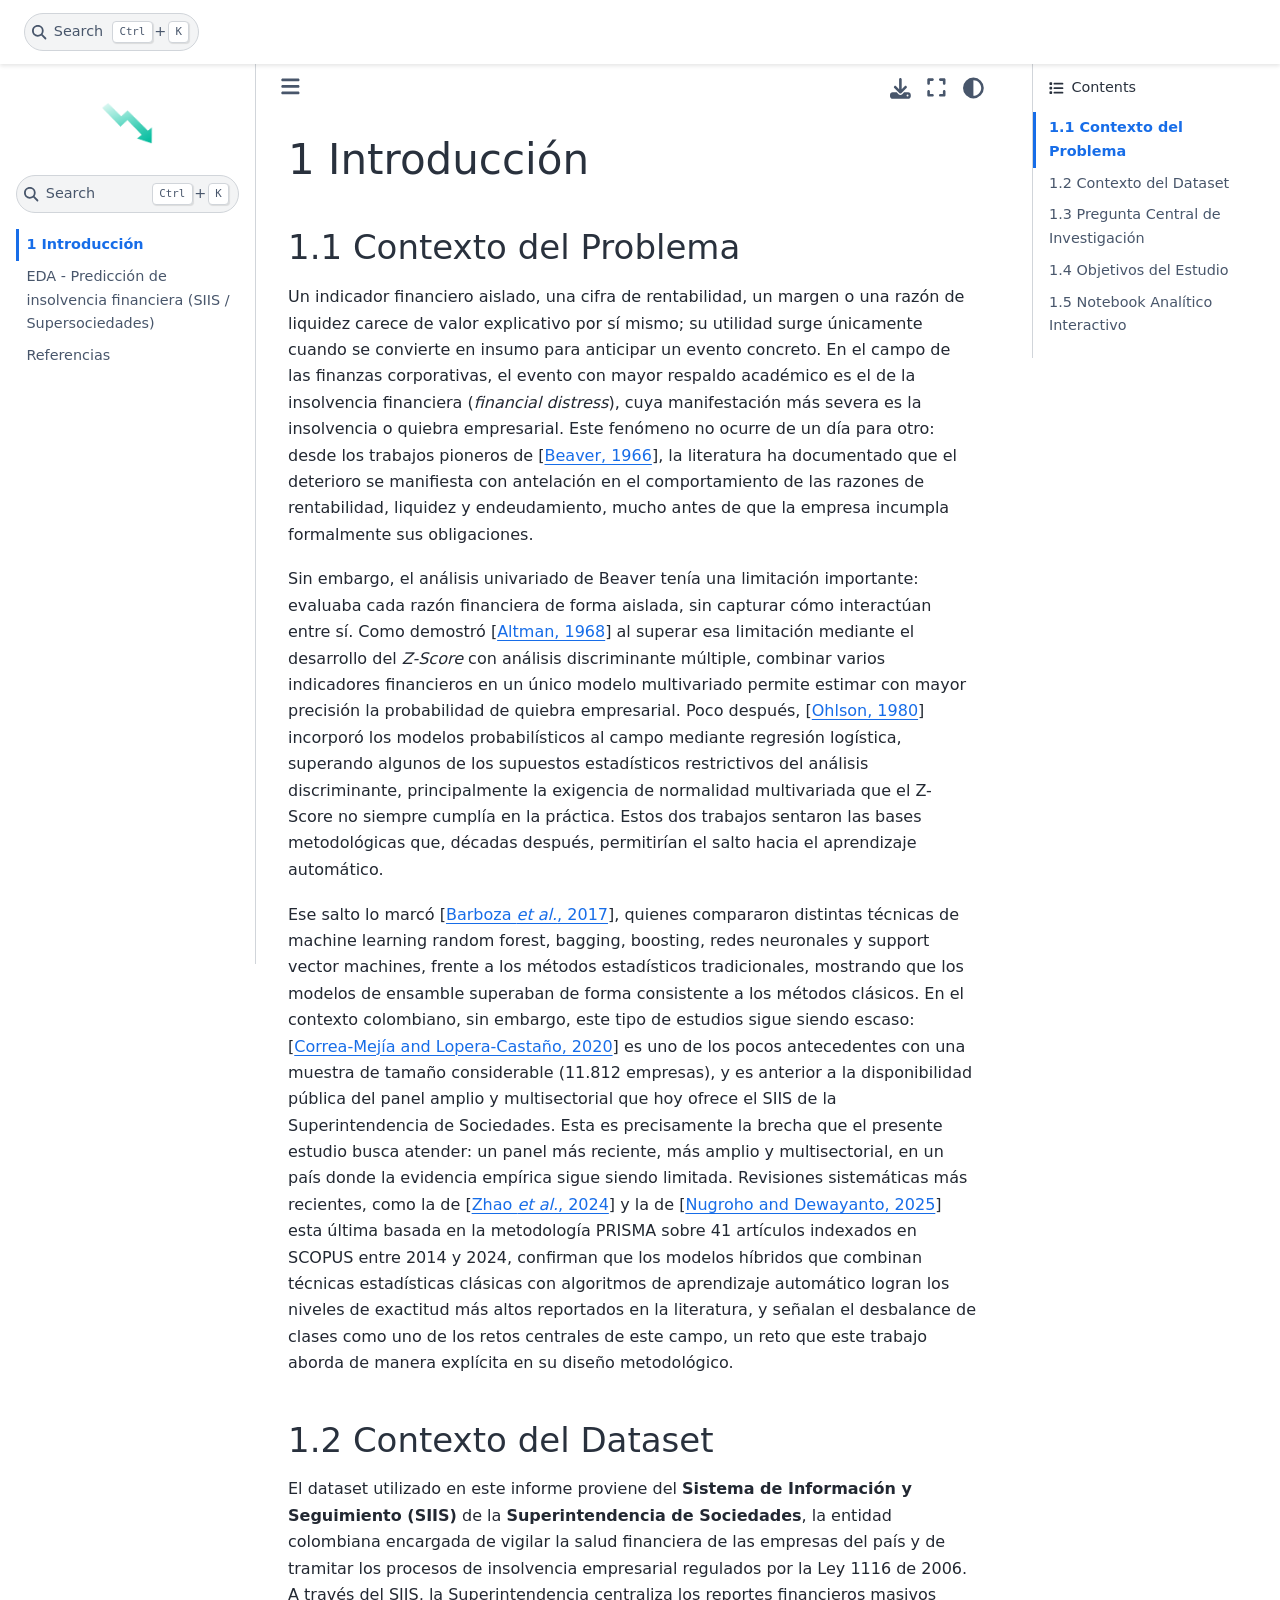
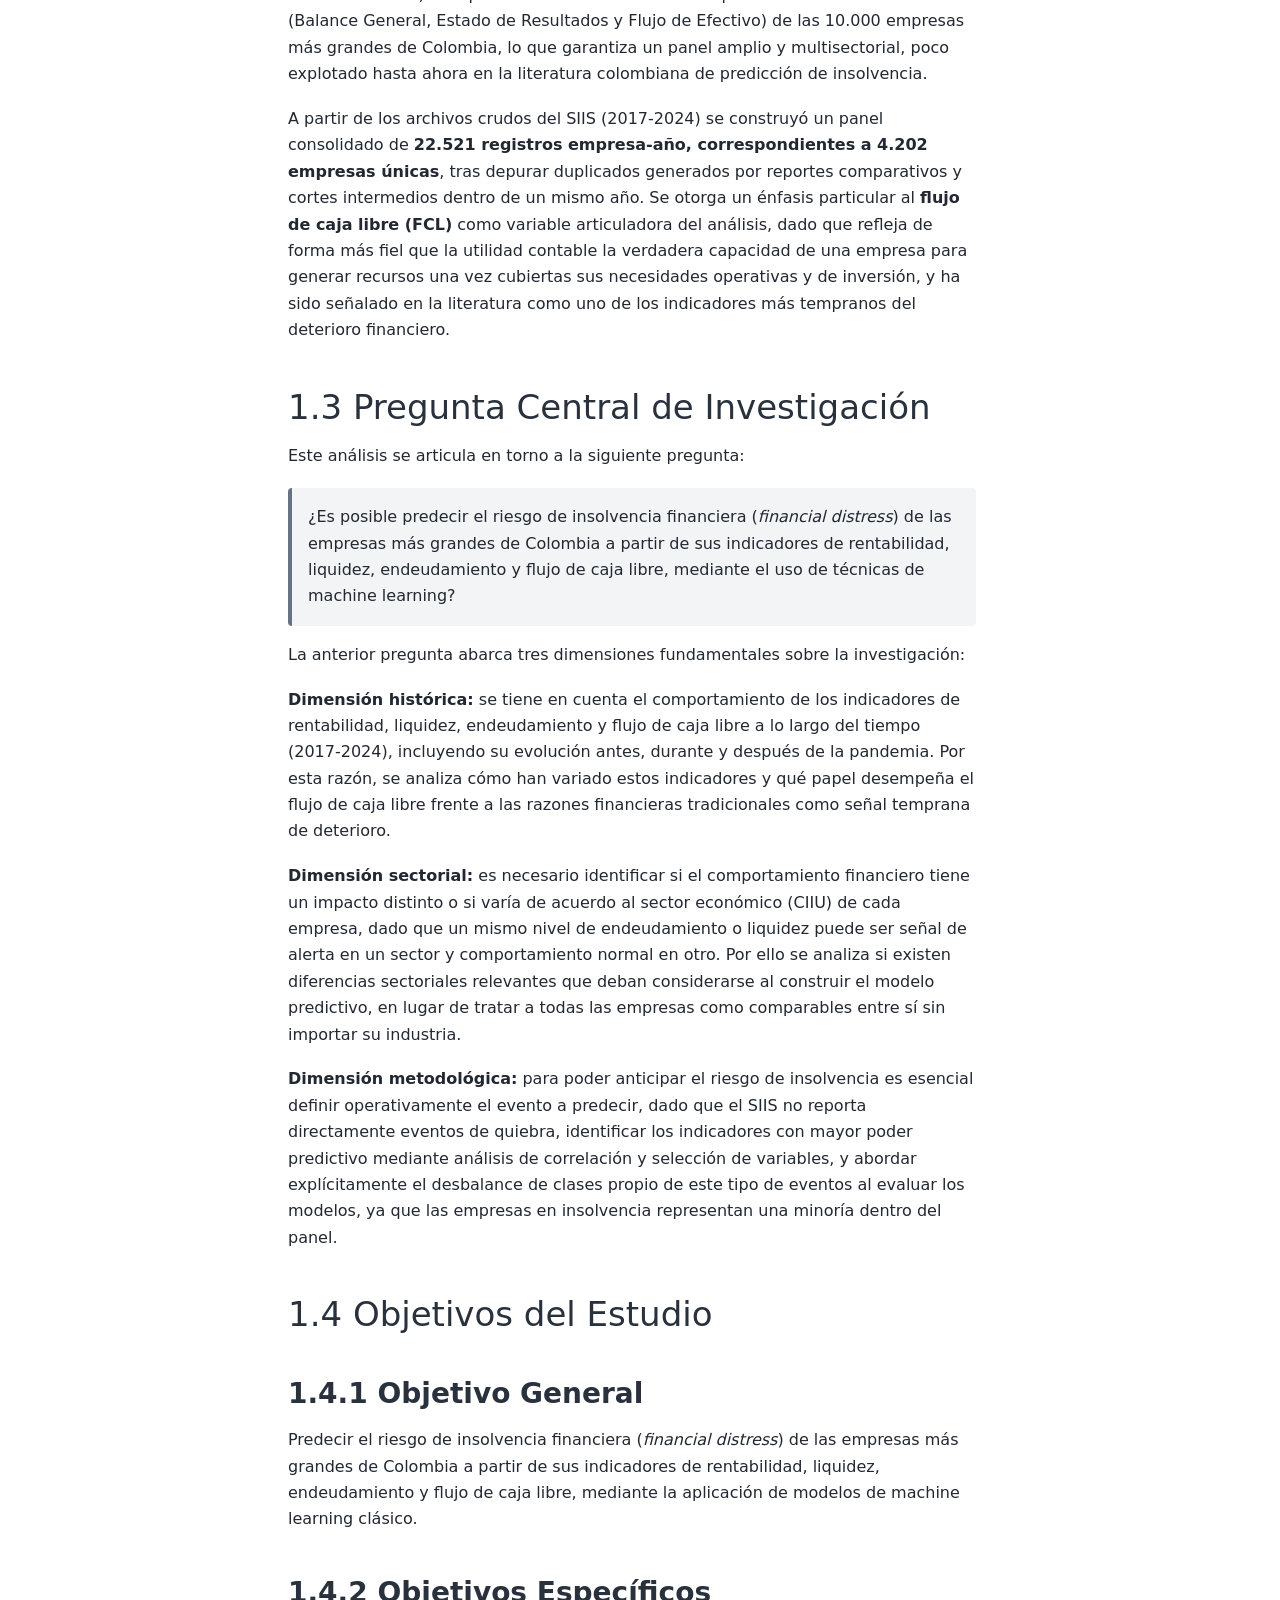
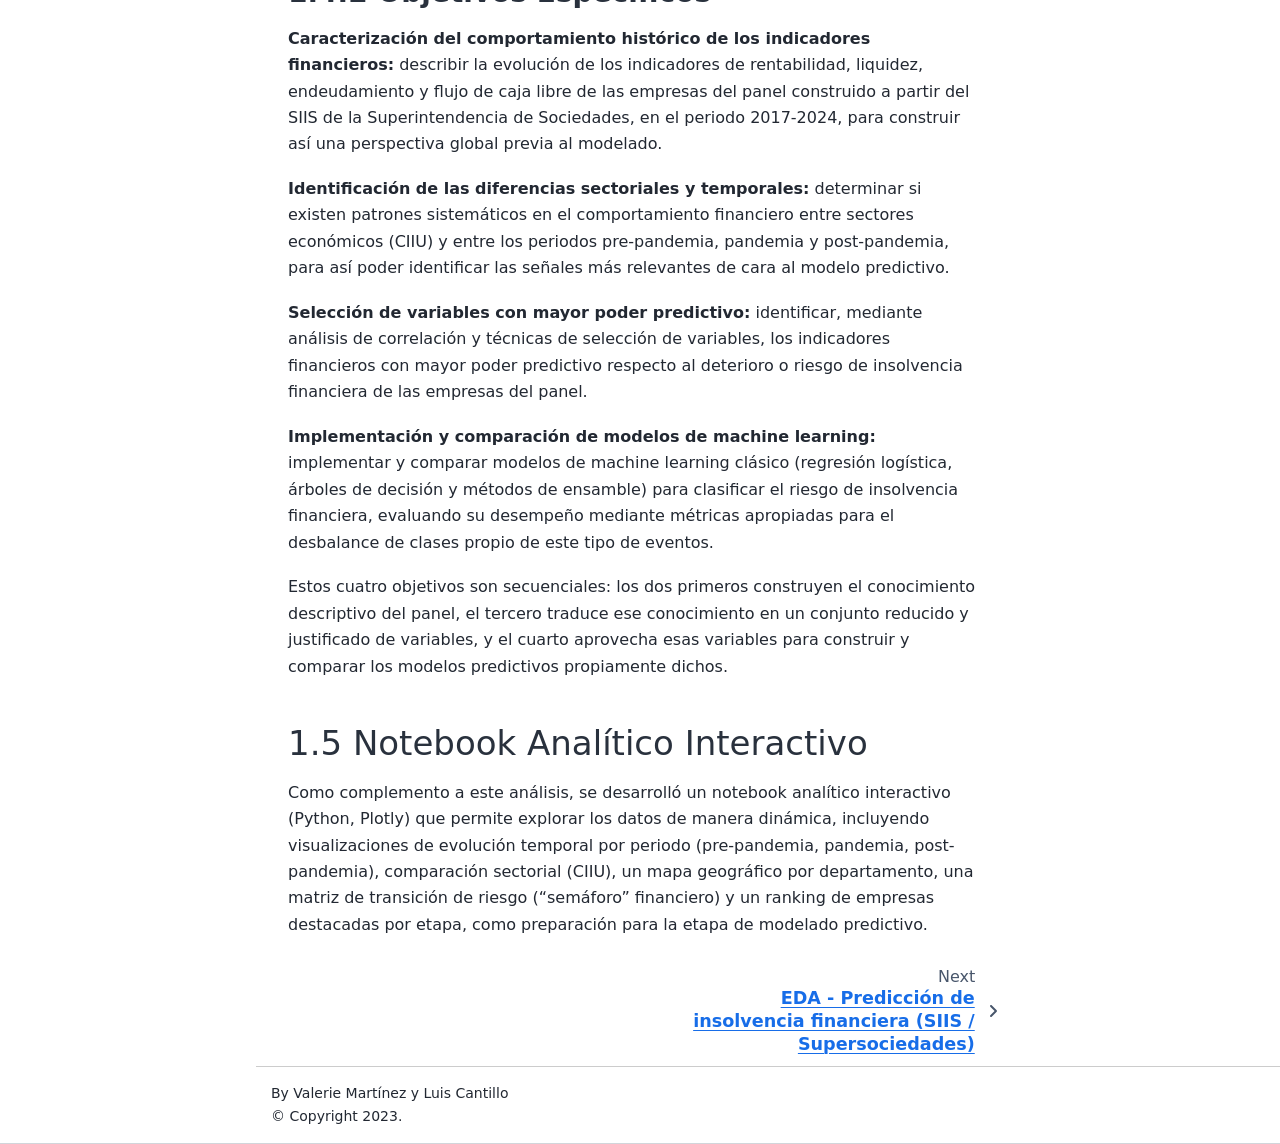
==== commit e755a2fc: "Update documentation" ====
--- a/01_introduccion.html
+++ b/01_introduccion.html
@@ -37,7 +37,7 @@
     <link rel="stylesheet" type="text/css" href="_static/mystnb.11b39860a7a0cbfd473a3ad8a317855267ff0bd372690045ca344a6b62be495e.css" />
     <link rel="stylesheet" type="text/css" href="_static/sphinx-thebe.css?v=4fa983c6" />
     <link rel="stylesheet" type="text/css" href="_static/sphinx-design.min.css?v=95c83b7e" />
-    <link rel="stylesheet" type="text/css" href="_static/custom.css?v=edf0ba5c" />
+    <link rel="stylesheet" type="text/css" href="_static/custom.css?v=3d0aa748" />
   
   <!-- So that users can add custom icons -->
   <script defer src="_static/scripts/fontawesome.js?digest=55c26ed414f5f8a31ebb"></script>
--- a/_static/custom.css
+++ b/_static/custom.css
@@ -1,4 +1,4 @@
 .bd-sidebar-primary .navbar-brand img {
-  max-height: 40px;
+  max-height: 55px;
   width: auto;
 }
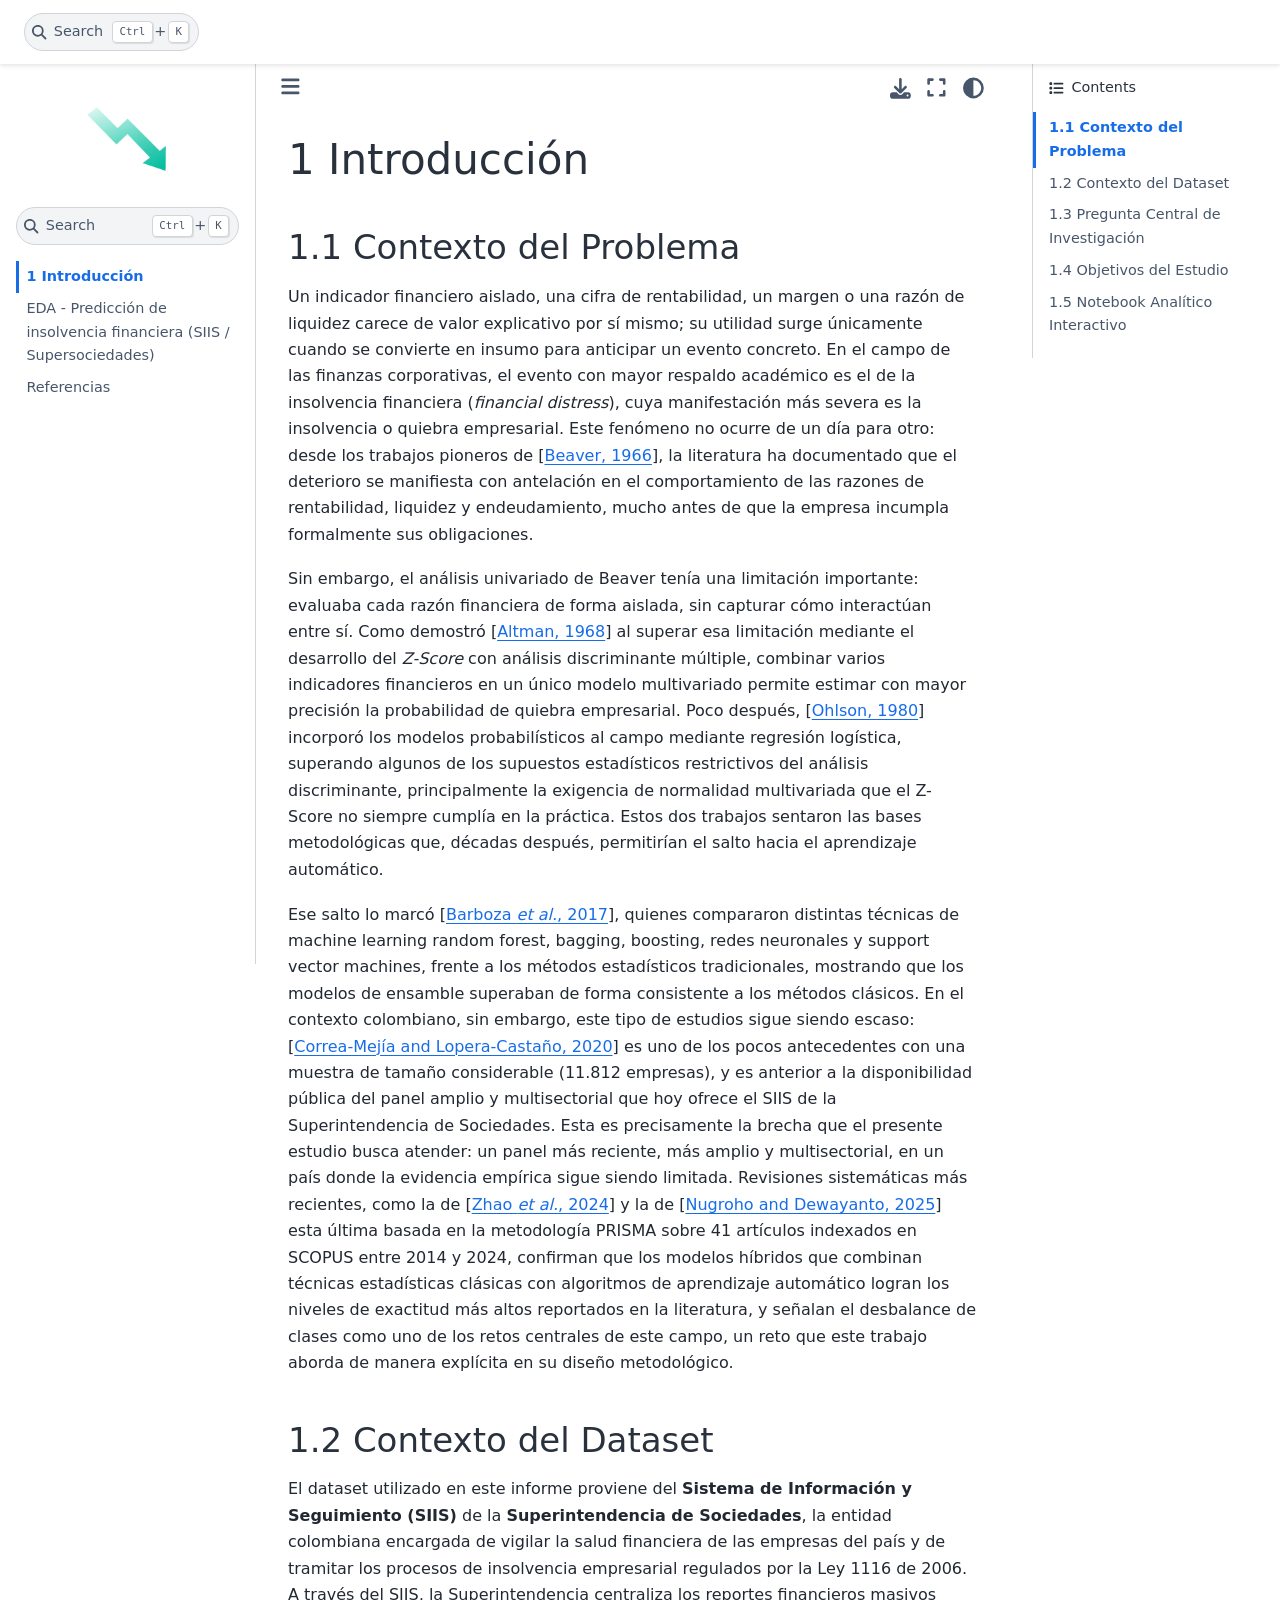
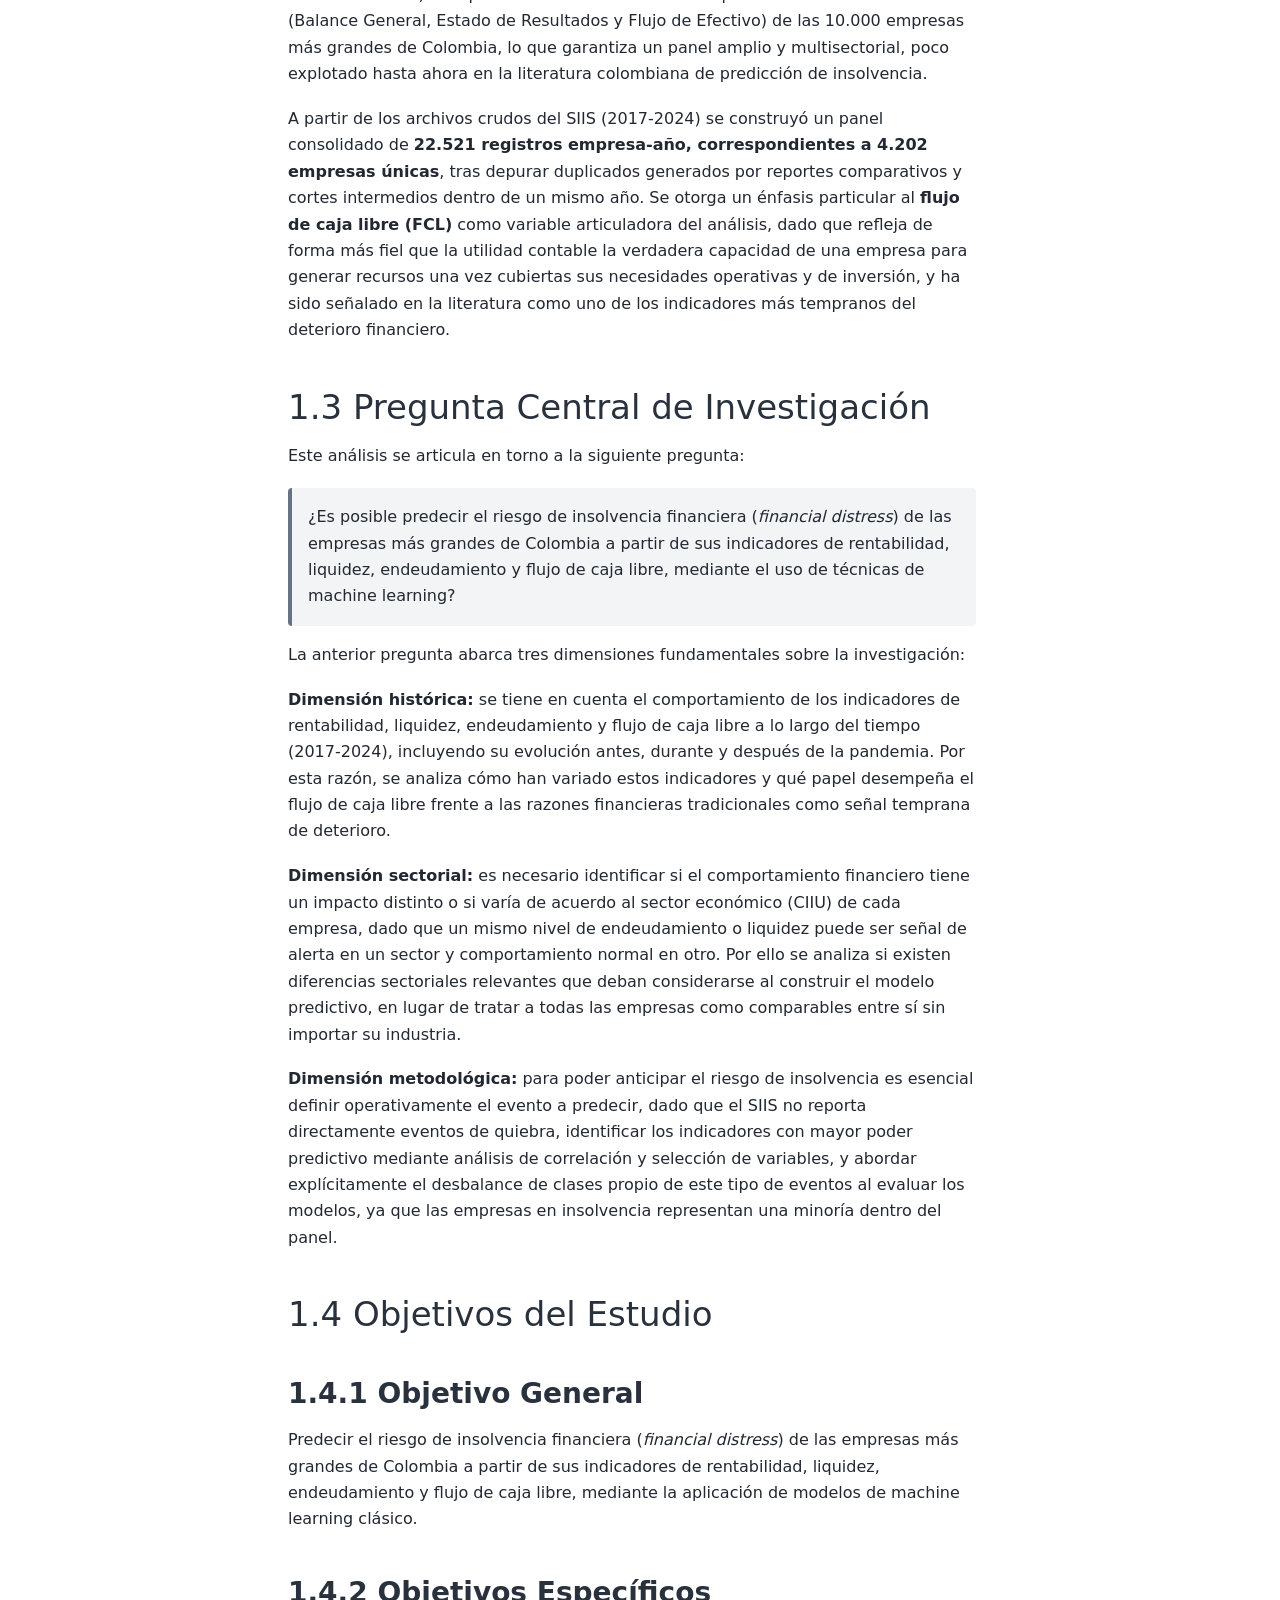
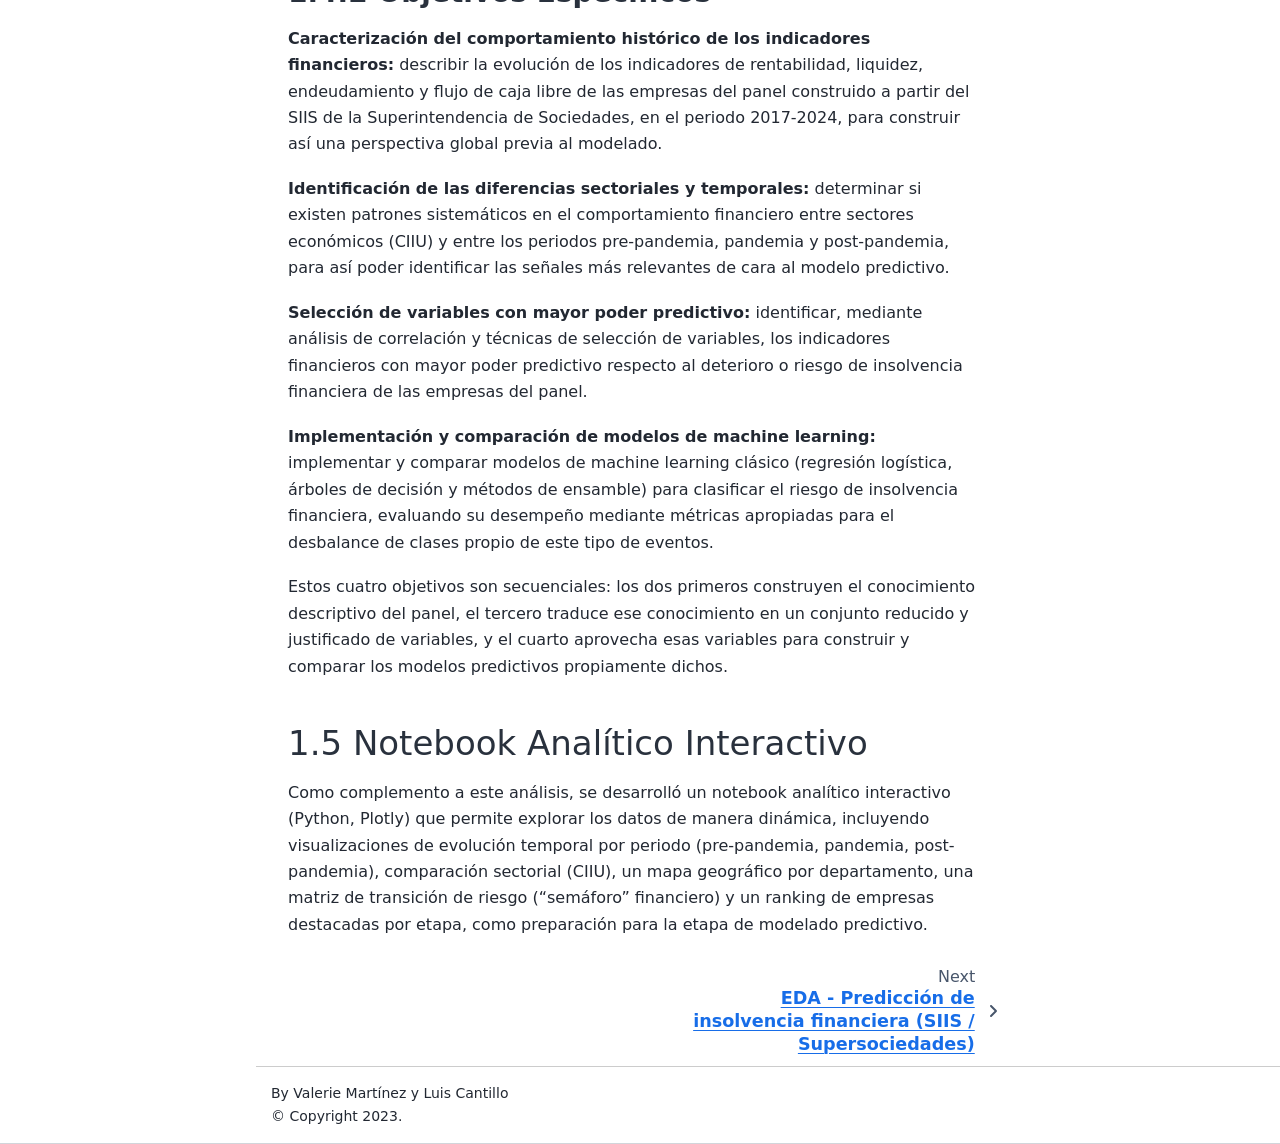
==== commit 766f6c46: "Update documentation" ====
--- a/01_introduccion.html
+++ b/01_introduccion.html
@@ -37,7 +37,7 @@
     <link rel="stylesheet" type="text/css" href="_static/mystnb.11b39860a7a0cbfd473a3ad8a317855267ff0bd372690045ca344a6b62be495e.css" />
     <link rel="stylesheet" type="text/css" href="_static/sphinx-thebe.css?v=4fa983c6" />
     <link rel="stylesheet" type="text/css" href="_static/sphinx-design.min.css?v=95c83b7e" />
-    <link rel="stylesheet" type="text/css" href="_static/custom.css?v=3d0aa748" />
+    <link rel="stylesheet" type="text/css" href="_static/custom.css?v=88cc66a9" />
   
   <!-- So that users can add custom icons -->
   <script defer src="_static/scripts/fontawesome.js?digest=55c26ed414f5f8a31ebb"></script>
--- a/_static/custom.css
+++ b/_static/custom.css
@@ -1,4 +1,4 @@
 .bd-sidebar-primary .navbar-brand img {
-  max-height: 55px;
+  max-height: 87px;
   width: auto;
 }
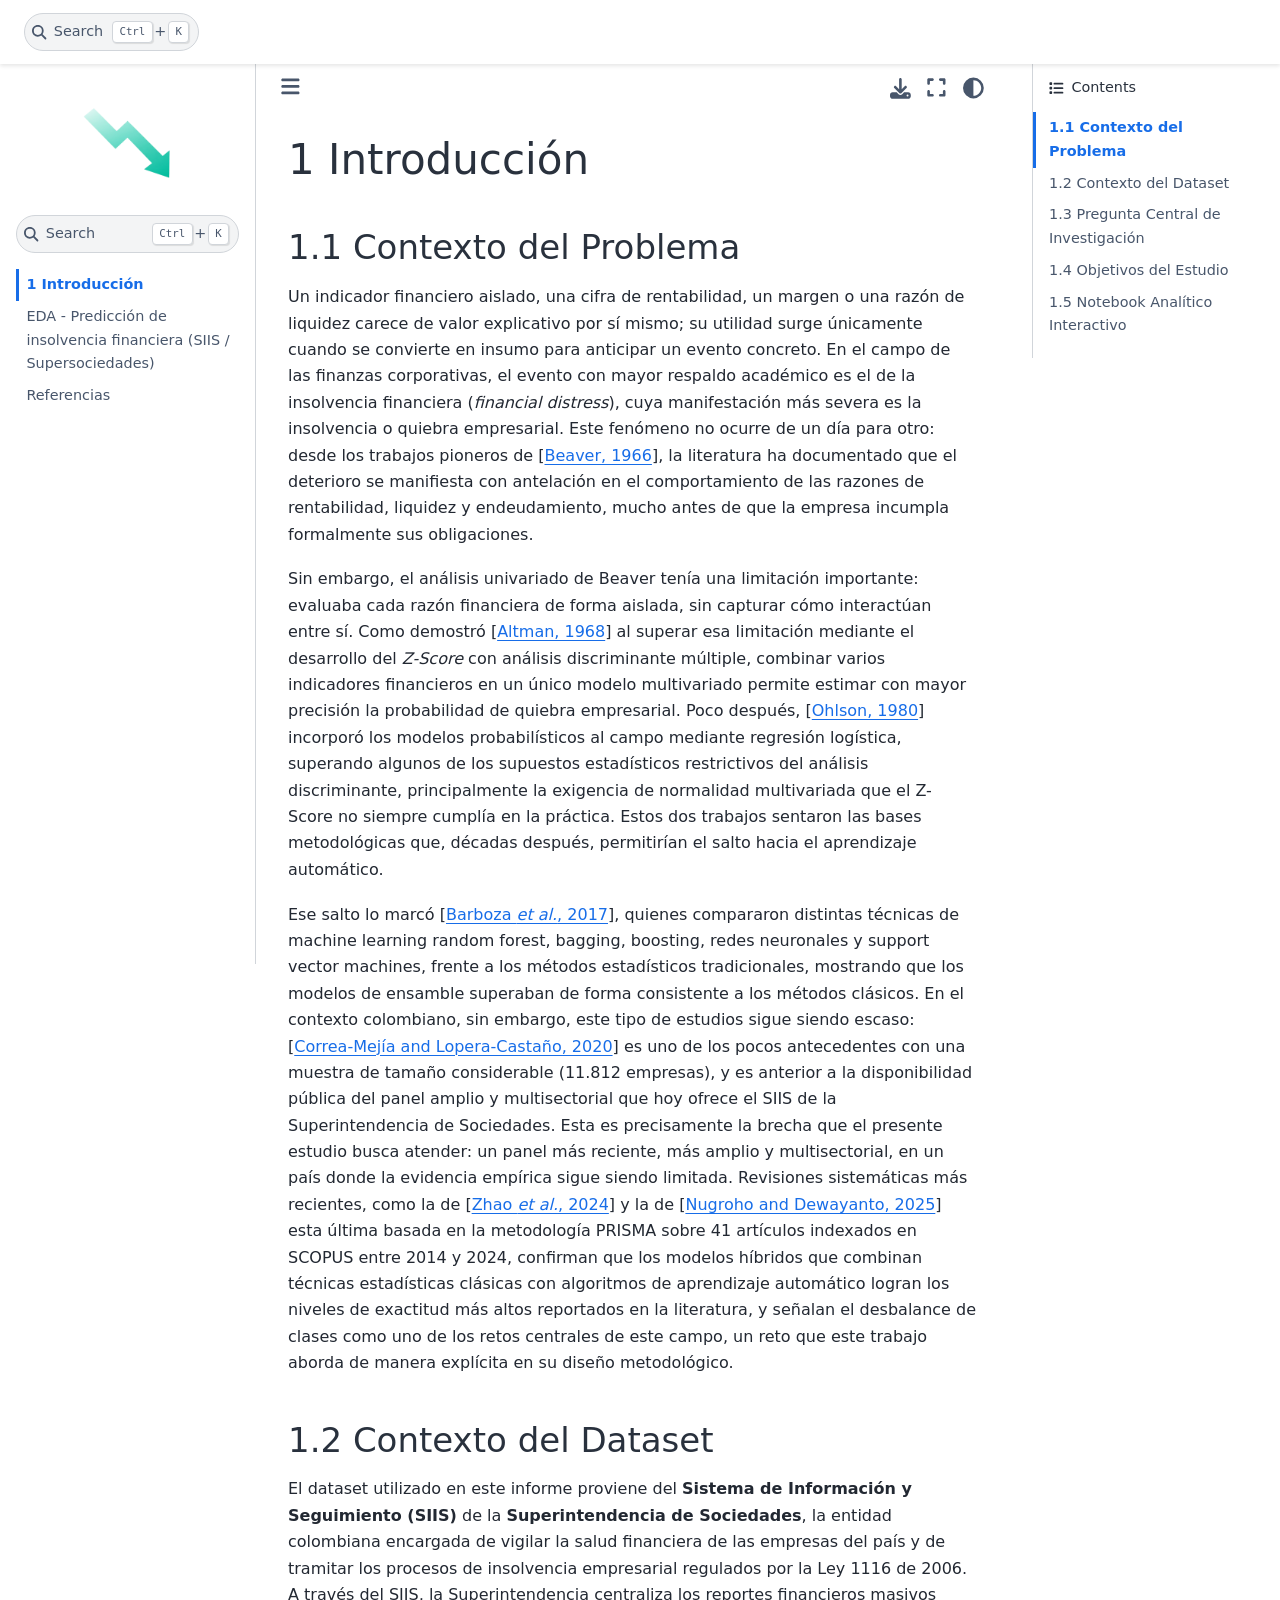
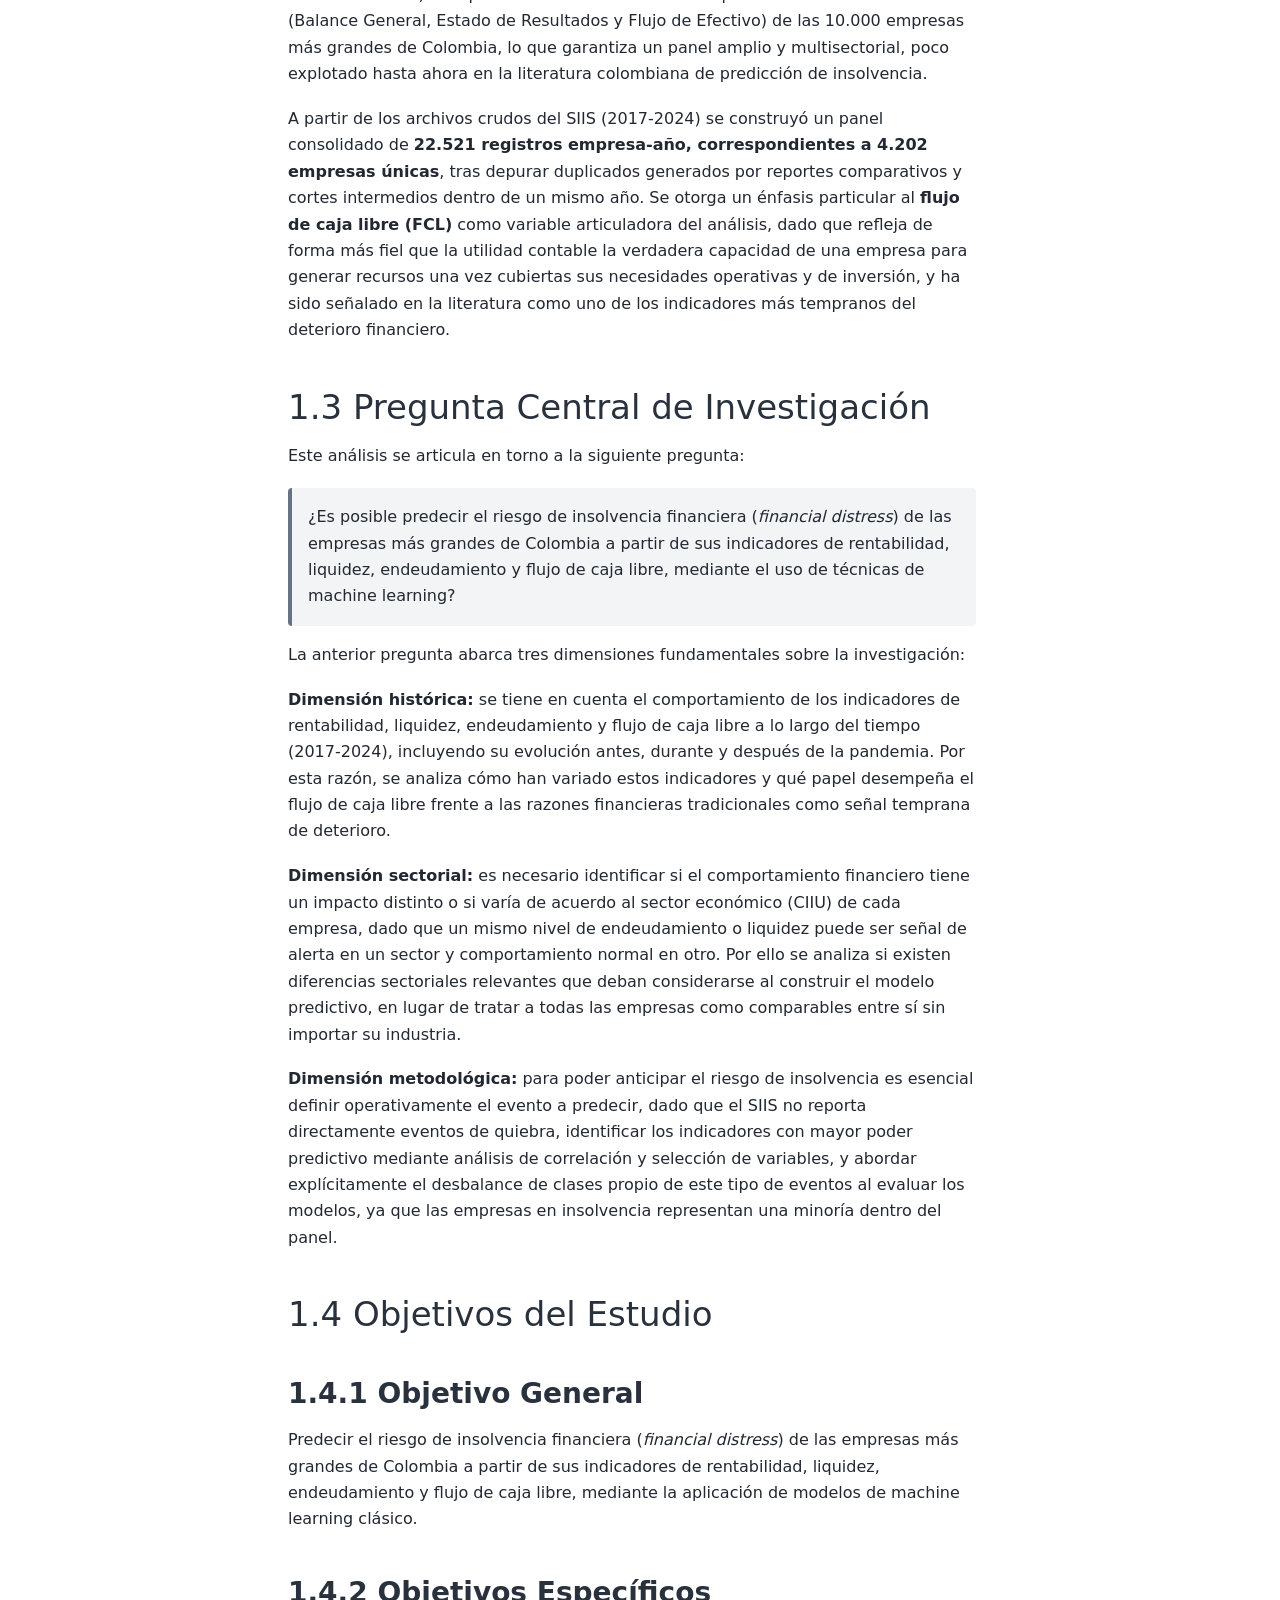
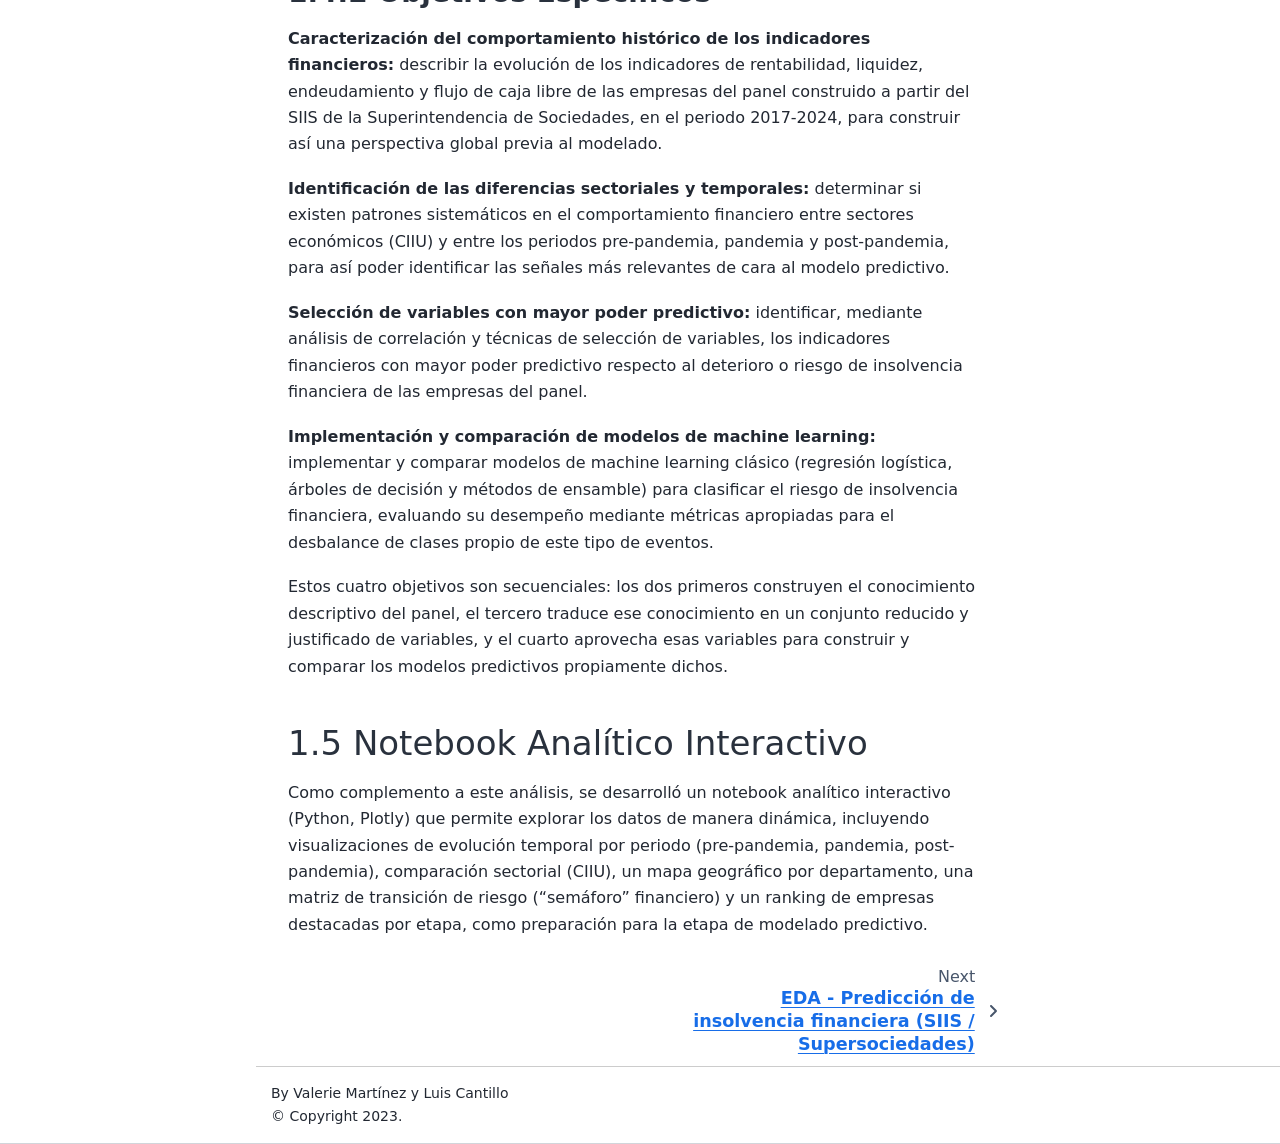
==== commit 65057264: "Update documentation" ====
--- a/01_introduccion.html
+++ b/01_introduccion.html
@@ -37,7 +37,7 @@
     <link rel="stylesheet" type="text/css" href="_static/mystnb.11b39860a7a0cbfd473a3ad8a317855267ff0bd372690045ca344a6b62be495e.css" />
     <link rel="stylesheet" type="text/css" href="_static/sphinx-thebe.css?v=4fa983c6" />
     <link rel="stylesheet" type="text/css" href="_static/sphinx-design.min.css?v=95c83b7e" />
-    <link rel="stylesheet" type="text/css" href="_static/custom.css?v=88cc66a9" />
+    <link rel="stylesheet" type="text/css" href="_static/custom.css?v=3def45fd" />
   
   <!-- So that users can add custom icons -->
   <script defer src="_static/scripts/fontawesome.js?digest=55c26ed414f5f8a31ebb"></script>
--- a/_static/custom.css
+++ b/_static/custom.css
@@ -1,4 +1,4 @@
 .bd-sidebar-primary .navbar-brand img {
-  max-height: 87px;
+  max-height: 95px;
   width: auto;
 }
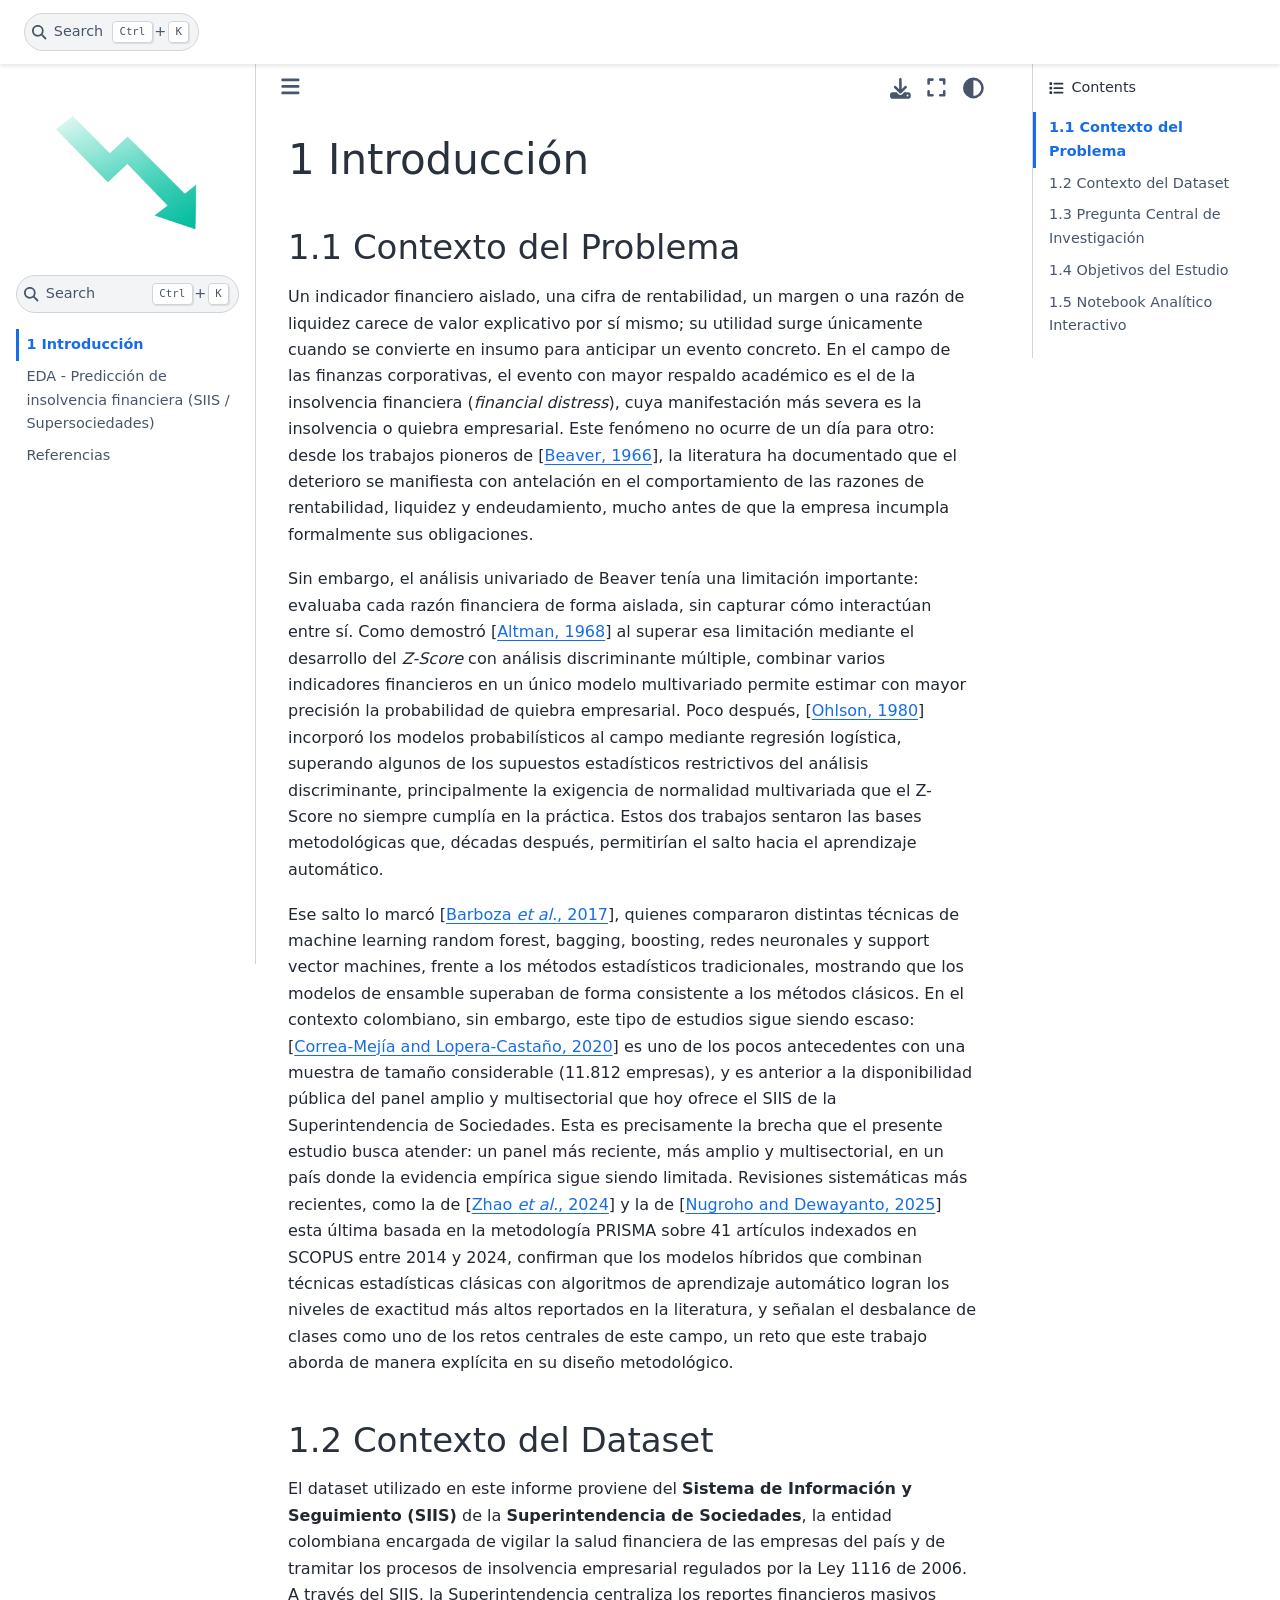
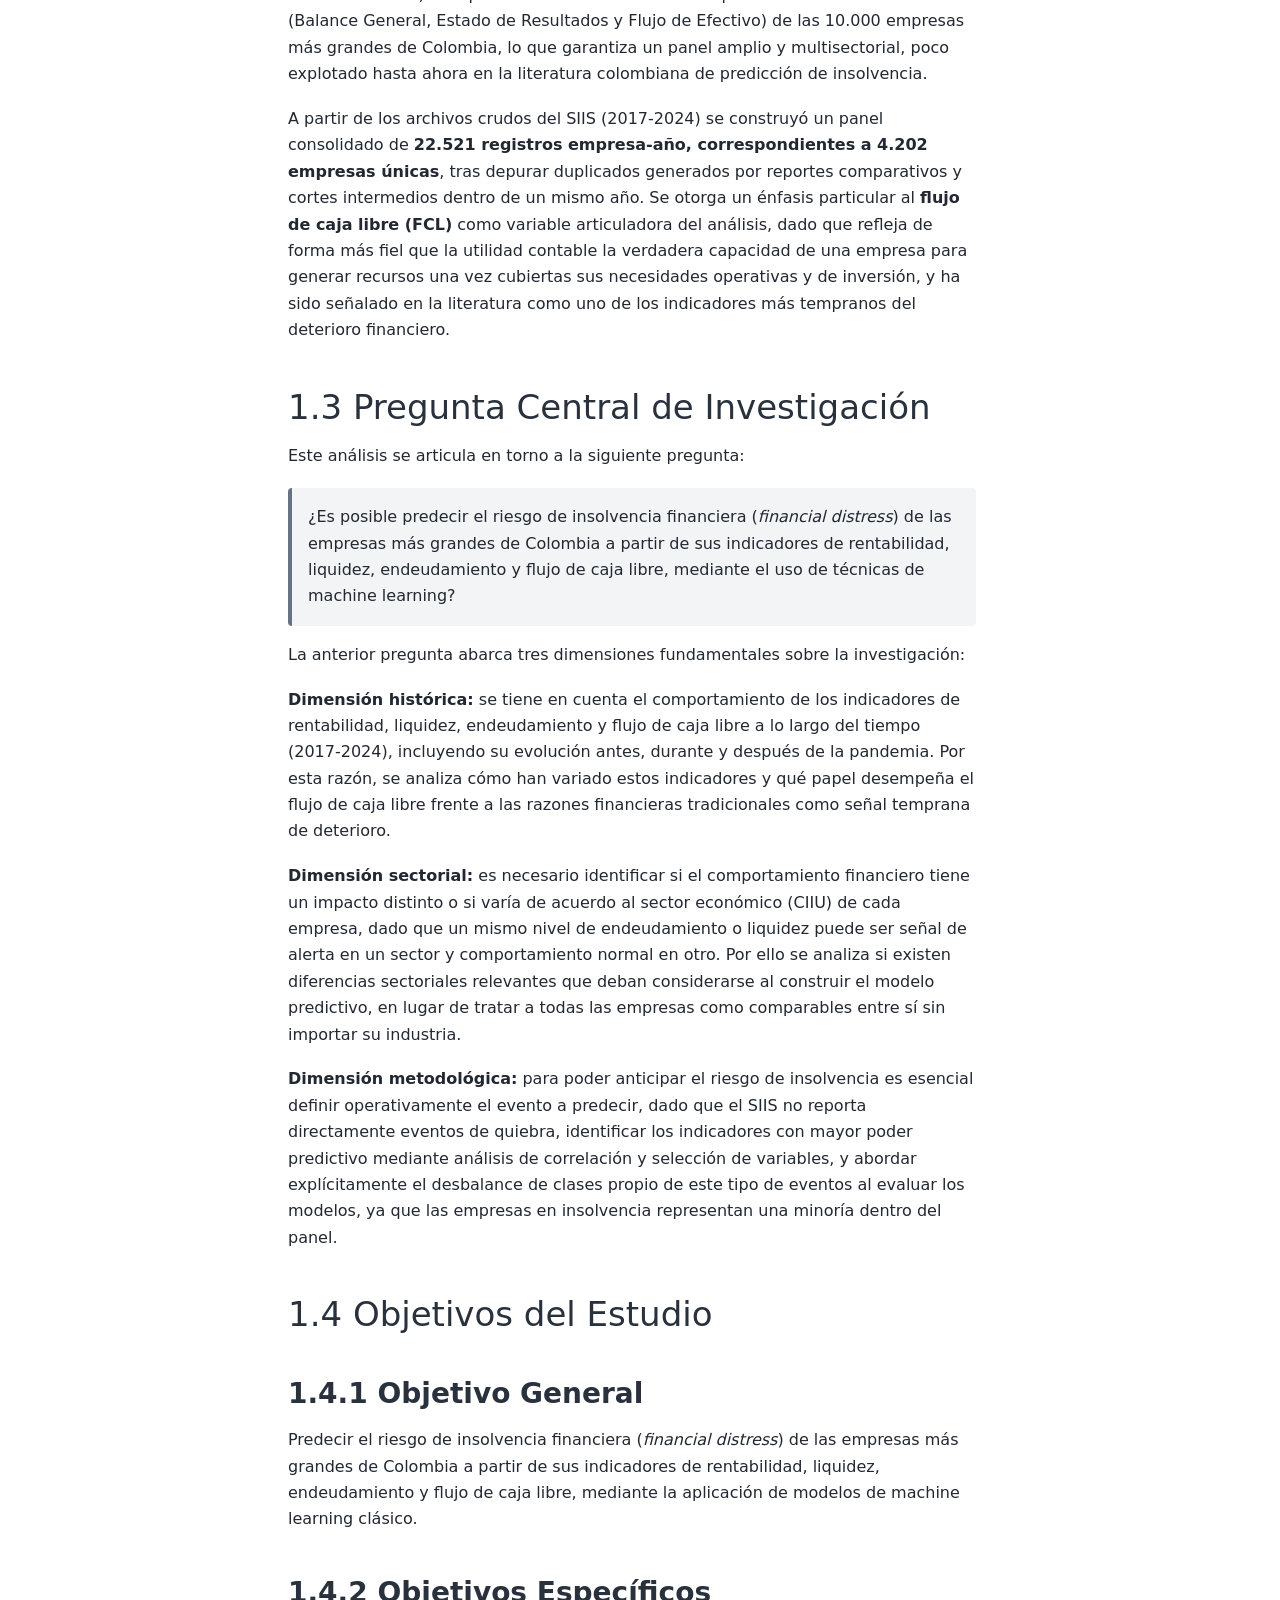
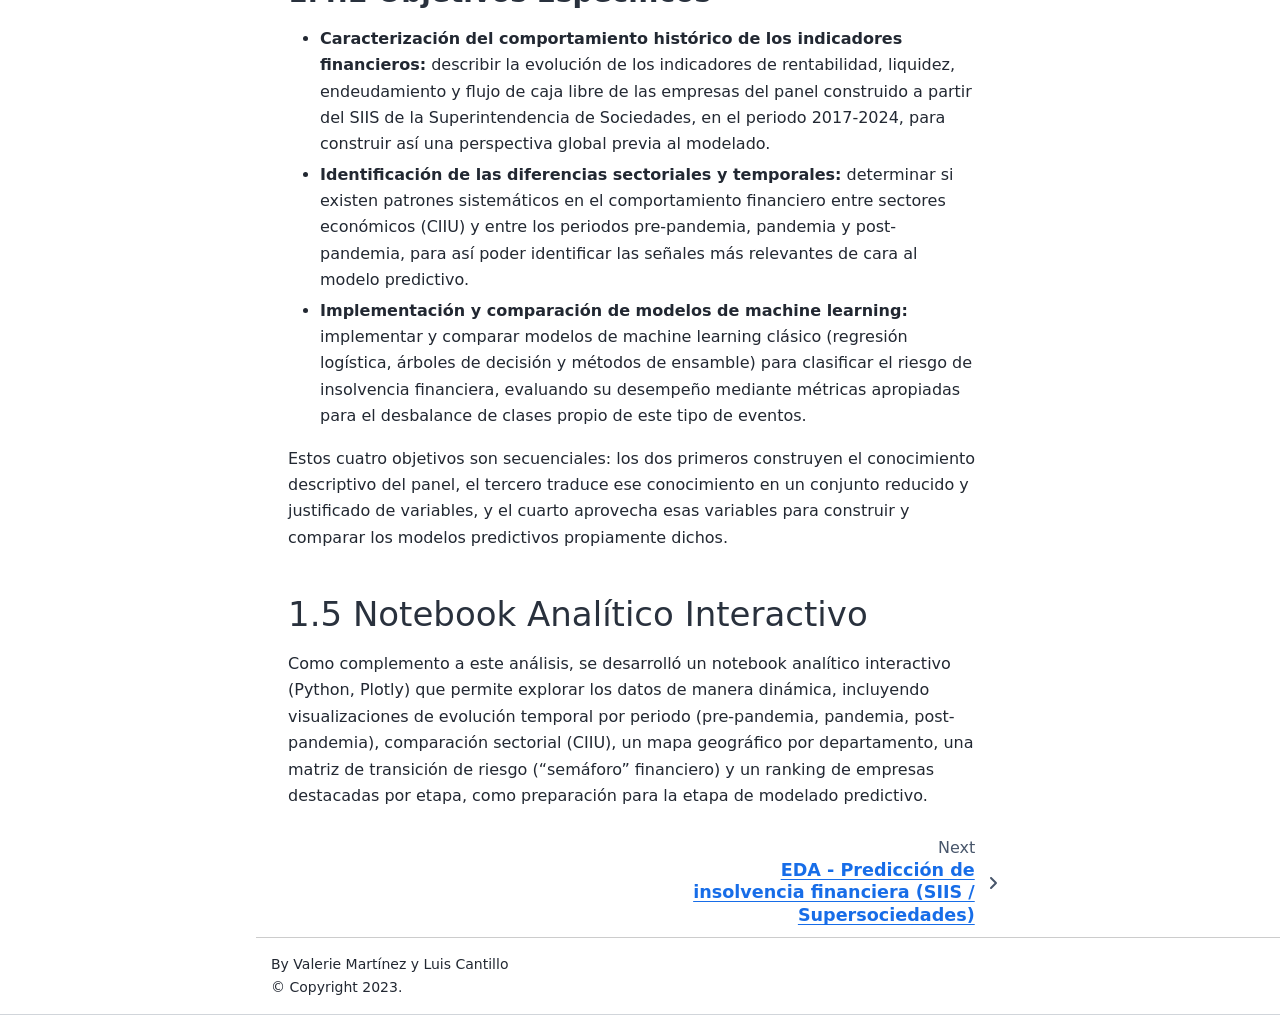
==== commit 37af01bb: "Update documentation" ====
--- a/01_introduccion.html
+++ b/01_introduccion.html
@@ -37,7 +37,7 @@
     <link rel="stylesheet" type="text/css" href="_static/mystnb.11b39860a7a0cbfd473a3ad8a317855267ff0bd372690045ca344a6b62be495e.css" />
     <link rel="stylesheet" type="text/css" href="_static/sphinx-thebe.css?v=4fa983c6" />
     <link rel="stylesheet" type="text/css" href="_static/sphinx-design.min.css?v=95c83b7e" />
-    <link rel="stylesheet" type="text/css" href="_static/custom.css?v=3def45fd" />
+    <link rel="stylesheet" type="text/css" href="_static/custom.css?v=7cd2d9dc" />
   
   <!-- So that users can add custom icons -->
   <script defer src="_static/scripts/fontawesome.js?digest=55c26ed414f5f8a31ebb"></script>
@@ -421,10 +421,11 @@
 </section>
 <section id="objetivos-especificos">
 <h3>1.4.2 Objetivos Específicos<a class="headerlink" href="#objetivos-especificos" title="Link to this heading">#</a></h3>
-<p><strong>Caracterización del comportamiento histórico de los indicadores financieros:</strong> describir la evolución de los indicadores de rentabilidad, liquidez, endeudamiento y flujo de caja libre de las empresas del panel construido a partir del SIIS de la Superintendencia de Sociedades, en el periodo 2017-2024, para construir así una perspectiva global previa al modelado.</p>
-<p><strong>Identificación de las diferencias sectoriales y temporales:</strong> determinar si existen patrones sistemáticos en el comportamiento financiero entre sectores económicos (CIIU) y entre los periodos pre-pandemia, pandemia y post-pandemia, para así poder identificar las señales más relevantes de cara al modelo predictivo.</p>
-<p><strong>Selección de variables con mayor poder predictivo:</strong> identificar, mediante análisis de correlación y técnicas de selección de variables, los indicadores financieros con mayor poder predictivo respecto al deterioro o riesgo de insolvencia financiera de las empresas del panel.</p>
-<p><strong>Implementación y comparación de modelos de machine learning:</strong> implementar y comparar modelos de machine learning clásico (regresión logística, árboles de decisión y métodos de ensamble) para clasificar el riesgo de insolvencia financiera, evaluando su desempeño mediante métricas apropiadas para el desbalance de clases propio de este tipo de eventos.</p>
+<ul class="simple">
+<li><p><strong>Caracterización del comportamiento histórico de los indicadores financieros:</strong> describir la evolución de los indicadores de rentabilidad, liquidez, endeudamiento y flujo de caja libre de las empresas del panel construido a partir del SIIS de la Superintendencia de Sociedades, en el periodo 2017-2024, para construir así una perspectiva global previa al modelado.</p></li>
+<li><p><strong>Identificación de las diferencias sectoriales y temporales:</strong> determinar si existen patrones sistemáticos en el comportamiento financiero entre sectores económicos (CIIU) y entre los periodos pre-pandemia, pandemia y post-pandemia, para así poder identificar las señales más relevantes de cara al modelo predictivo.</p></li>
+<li><p><strong>Implementación y comparación de modelos de machine learning:</strong> implementar y comparar modelos de machine learning clásico (regresión logística, árboles de decisión y métodos de ensamble) para clasificar el riesgo de insolvencia financiera, evaluando su desempeño mediante métricas apropiadas para el desbalance de clases propio de este tipo de eventos.</p></li>
+</ul>
 <p>Estos cuatro objetivos son secuenciales: los dos primeros construyen el conocimiento descriptivo del panel, el tercero traduce ese conocimiento en un conjunto reducido y justificado de variables, y el cuarto aprovecha esas variables para construir y comparar los modelos predictivos propiamente dichos.</p>
 </section>
 </section>
--- a/_static/custom.css
+++ b/_static/custom.css
@@ -1,4 +1,4 @@
 .bd-sidebar-primary .navbar-brand img {
-  max-height: 95px;
+  max-height: 155px;
   width: auto;
 }
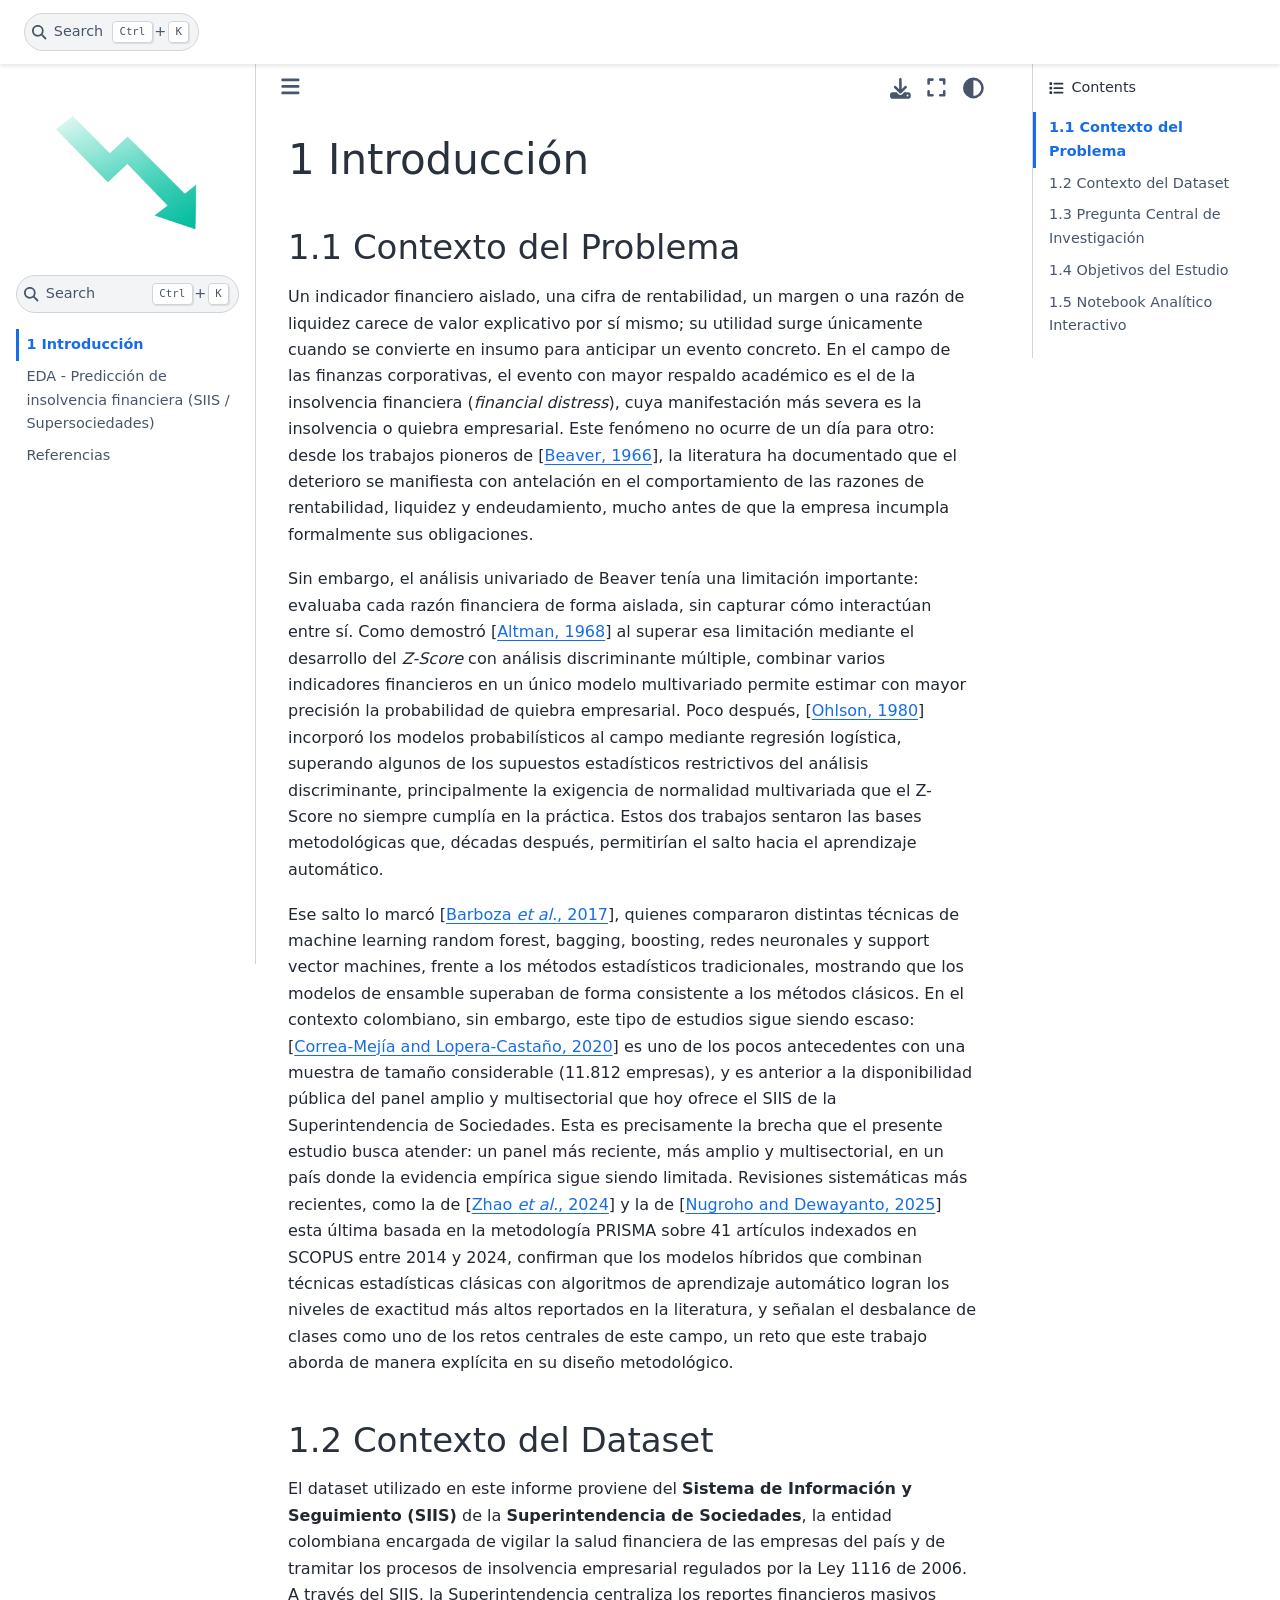
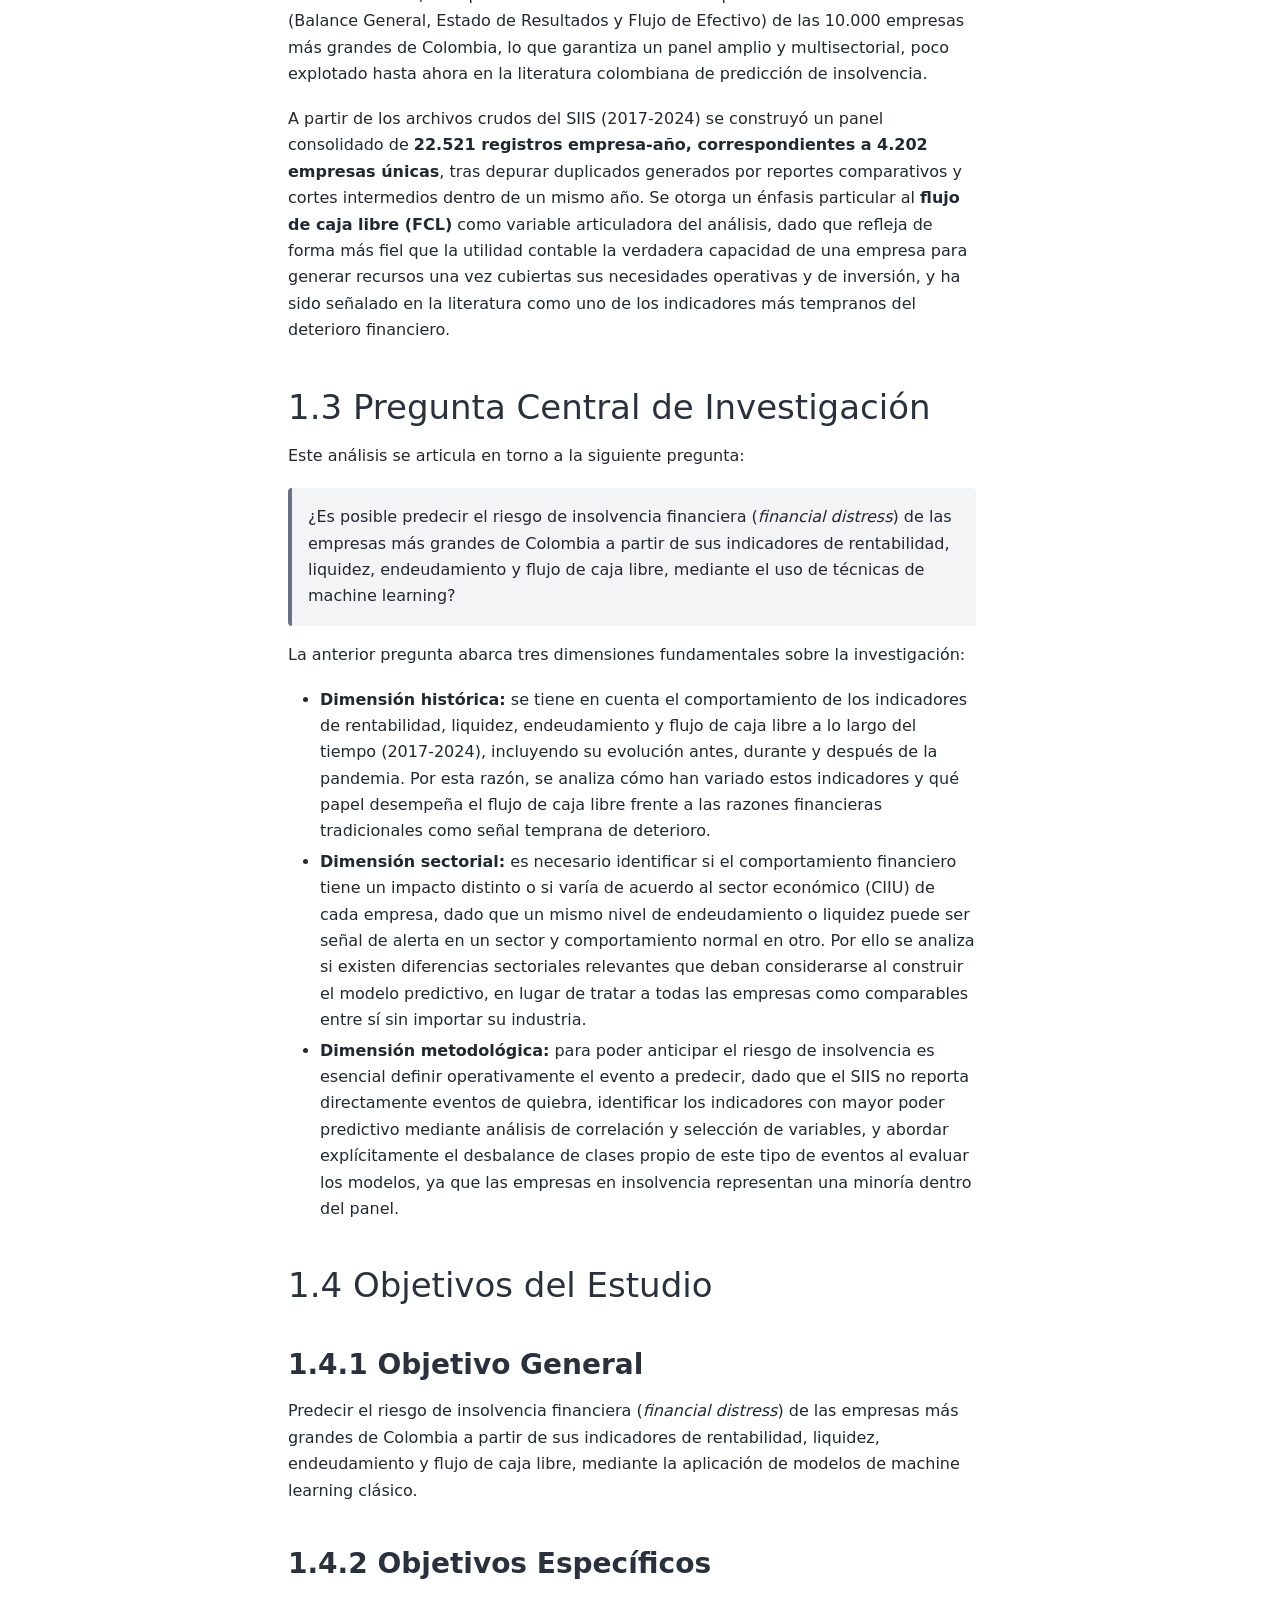
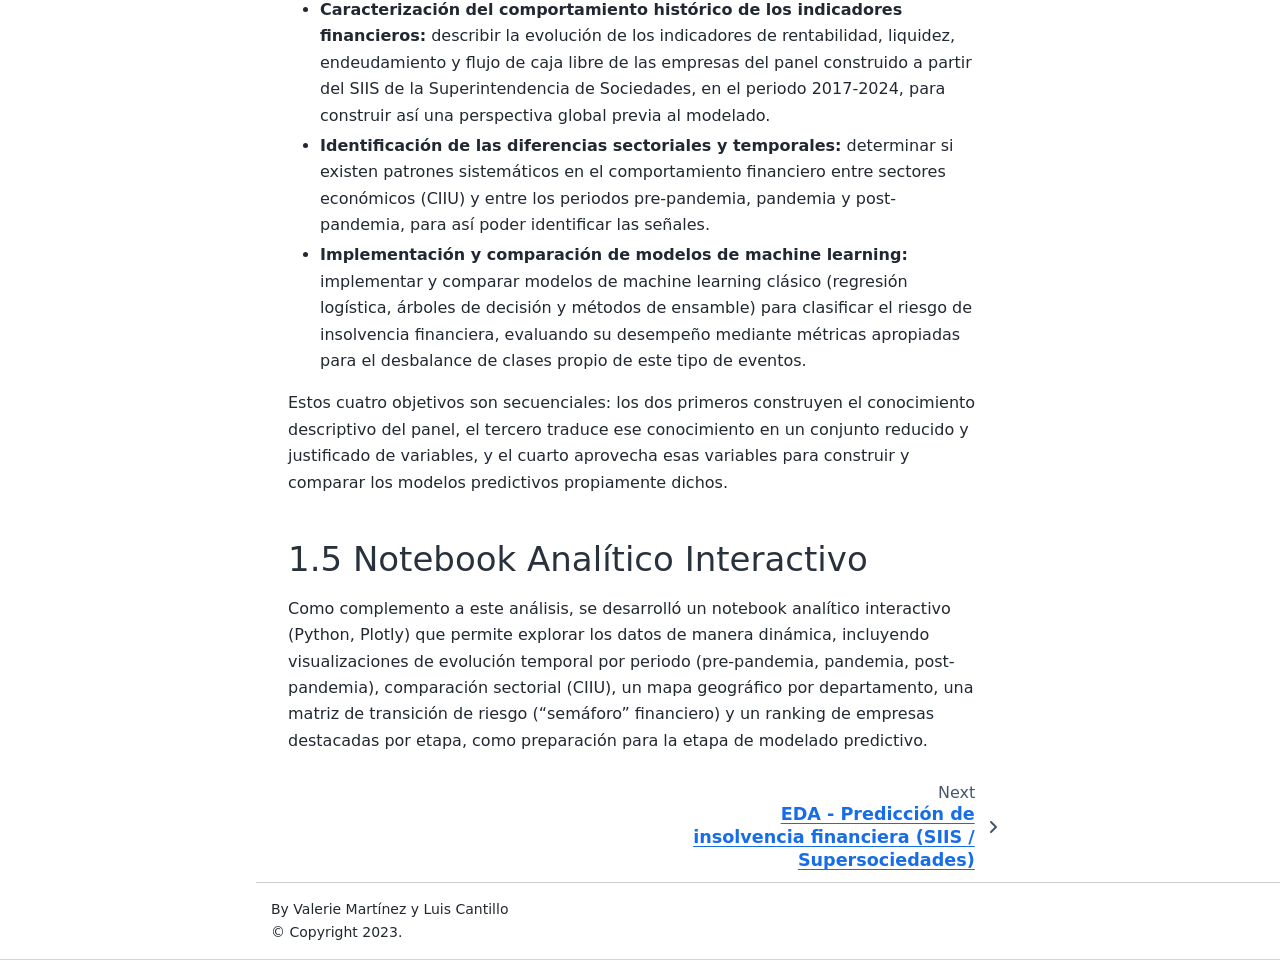
==== commit 81a8f06f: "Update documentation" ====
--- a/01_introduccion.html
+++ b/01_introduccion.html
@@ -409,9 +409,11 @@
 <div><p>¿Es posible predecir el riesgo de insolvencia financiera (<em>financial distress</em>) de las empresas más grandes de Colombia a partir de sus indicadores de rentabilidad, liquidez, endeudamiento y flujo de caja libre, mediante el uso de técnicas de machine learning?</p>
 </div></blockquote>
 <p>La anterior pregunta abarca tres dimensiones fundamentales sobre la investigación:</p>
-<p><strong>Dimensión histórica:</strong> se tiene en cuenta el comportamiento de los indicadores de rentabilidad, liquidez, endeudamiento y flujo de caja libre a lo largo del tiempo (2017-2024), incluyendo su evolución antes, durante y después de la pandemia. Por esta razón, se analiza cómo han variado estos indicadores y qué papel desempeña el flujo de caja libre frente a las razones financieras tradicionales como señal temprana de deterioro.</p>
-<p><strong>Dimensión sectorial:</strong> es necesario identificar si el comportamiento financiero tiene un impacto distinto o si varía de acuerdo al sector económico (CIIU) de cada empresa, dado que un mismo nivel de endeudamiento o liquidez puede ser señal de alerta en un sector y comportamiento normal en otro. Por ello se analiza si existen diferencias sectoriales relevantes que deban considerarse al construir el modelo predictivo, en lugar de tratar a todas las empresas como comparables entre sí sin importar su industria.</p>
-<p><strong>Dimensión metodológica:</strong> para poder anticipar el riesgo de insolvencia es esencial definir operativamente el evento a predecir, dado que el SIIS no reporta directamente eventos de quiebra, identificar los indicadores con mayor poder predictivo mediante análisis de correlación y selección de variables, y abordar explícitamente el desbalance de clases propio de este tipo de eventos al evaluar los modelos, ya que las empresas en insolvencia representan una minoría dentro del panel.</p>
+<ul class="simple">
+<li><p><strong>Dimensión histórica:</strong> se tiene en cuenta el comportamiento de los indicadores de rentabilidad, liquidez, endeudamiento y flujo de caja libre a lo largo del tiempo (2017-2024), incluyendo su evolución antes, durante y después de la pandemia. Por esta razón, se analiza cómo han variado estos indicadores y qué papel desempeña el flujo de caja libre frente a las razones financieras tradicionales como señal temprana de deterioro.</p></li>
+<li><p><strong>Dimensión sectorial:</strong> es necesario identificar si el comportamiento financiero tiene un impacto distinto o si varía de acuerdo al sector económico (CIIU) de cada empresa, dado que un mismo nivel de endeudamiento o liquidez puede ser señal de alerta en un sector y comportamiento normal en otro. Por ello se analiza si existen diferencias sectoriales relevantes que deban considerarse al construir el modelo predictivo, en lugar de tratar a todas las empresas como comparables entre sí sin importar su industria.</p></li>
+<li><p><strong>Dimensión metodológica:</strong> para poder anticipar el riesgo de insolvencia es esencial definir operativamente el evento a predecir, dado que el SIIS no reporta directamente eventos de quiebra, identificar los indicadores con mayor poder predictivo mediante análisis de correlación y selección de variables, y abordar explícitamente el desbalance de clases propio de este tipo de eventos al evaluar los modelos, ya que las empresas en insolvencia representan una minoría dentro del panel.</p></li>
+</ul>
 </section>
 <section id="objetivos-del-estudio">
 <h2>1.4 Objetivos del Estudio<a class="headerlink" href="#objetivos-del-estudio" title="Link to this heading">#</a></h2>
@@ -423,7 +425,7 @@
 <h3>1.4.2 Objetivos Específicos<a class="headerlink" href="#objetivos-especificos" title="Link to this heading">#</a></h3>
 <ul class="simple">
 <li><p><strong>Caracterización del comportamiento histórico de los indicadores financieros:</strong> describir la evolución de los indicadores de rentabilidad, liquidez, endeudamiento y flujo de caja libre de las empresas del panel construido a partir del SIIS de la Superintendencia de Sociedades, en el periodo 2017-2024, para construir así una perspectiva global previa al modelado.</p></li>
-<li><p><strong>Identificación de las diferencias sectoriales y temporales:</strong> determinar si existen patrones sistemáticos en el comportamiento financiero entre sectores económicos (CIIU) y entre los periodos pre-pandemia, pandemia y post-pandemia, para así poder identificar las señales más relevantes de cara al modelo predictivo.</p></li>
+<li><p><strong>Identificación de las diferencias sectoriales y temporales:</strong> determinar si existen patrones sistemáticos en el comportamiento financiero entre sectores económicos (CIIU) y entre los periodos pre-pandemia, pandemia y post-pandemia, para así poder identificar las señales.</p></li>
 <li><p><strong>Implementación y comparación de modelos de machine learning:</strong> implementar y comparar modelos de machine learning clásico (regresión logística, árboles de decisión y métodos de ensamble) para clasificar el riesgo de insolvencia financiera, evaluando su desempeño mediante métricas apropiadas para el desbalance de clases propio de este tipo de eventos.</p></li>
 </ul>
 <p>Estos cuatro objetivos son secuenciales: los dos primeros construyen el conocimiento descriptivo del panel, el tercero traduce ese conocimiento en un conjunto reducido y justificado de variables, y el cuarto aprovecha esas variables para construir y comparar los modelos predictivos propiamente dichos.</p>
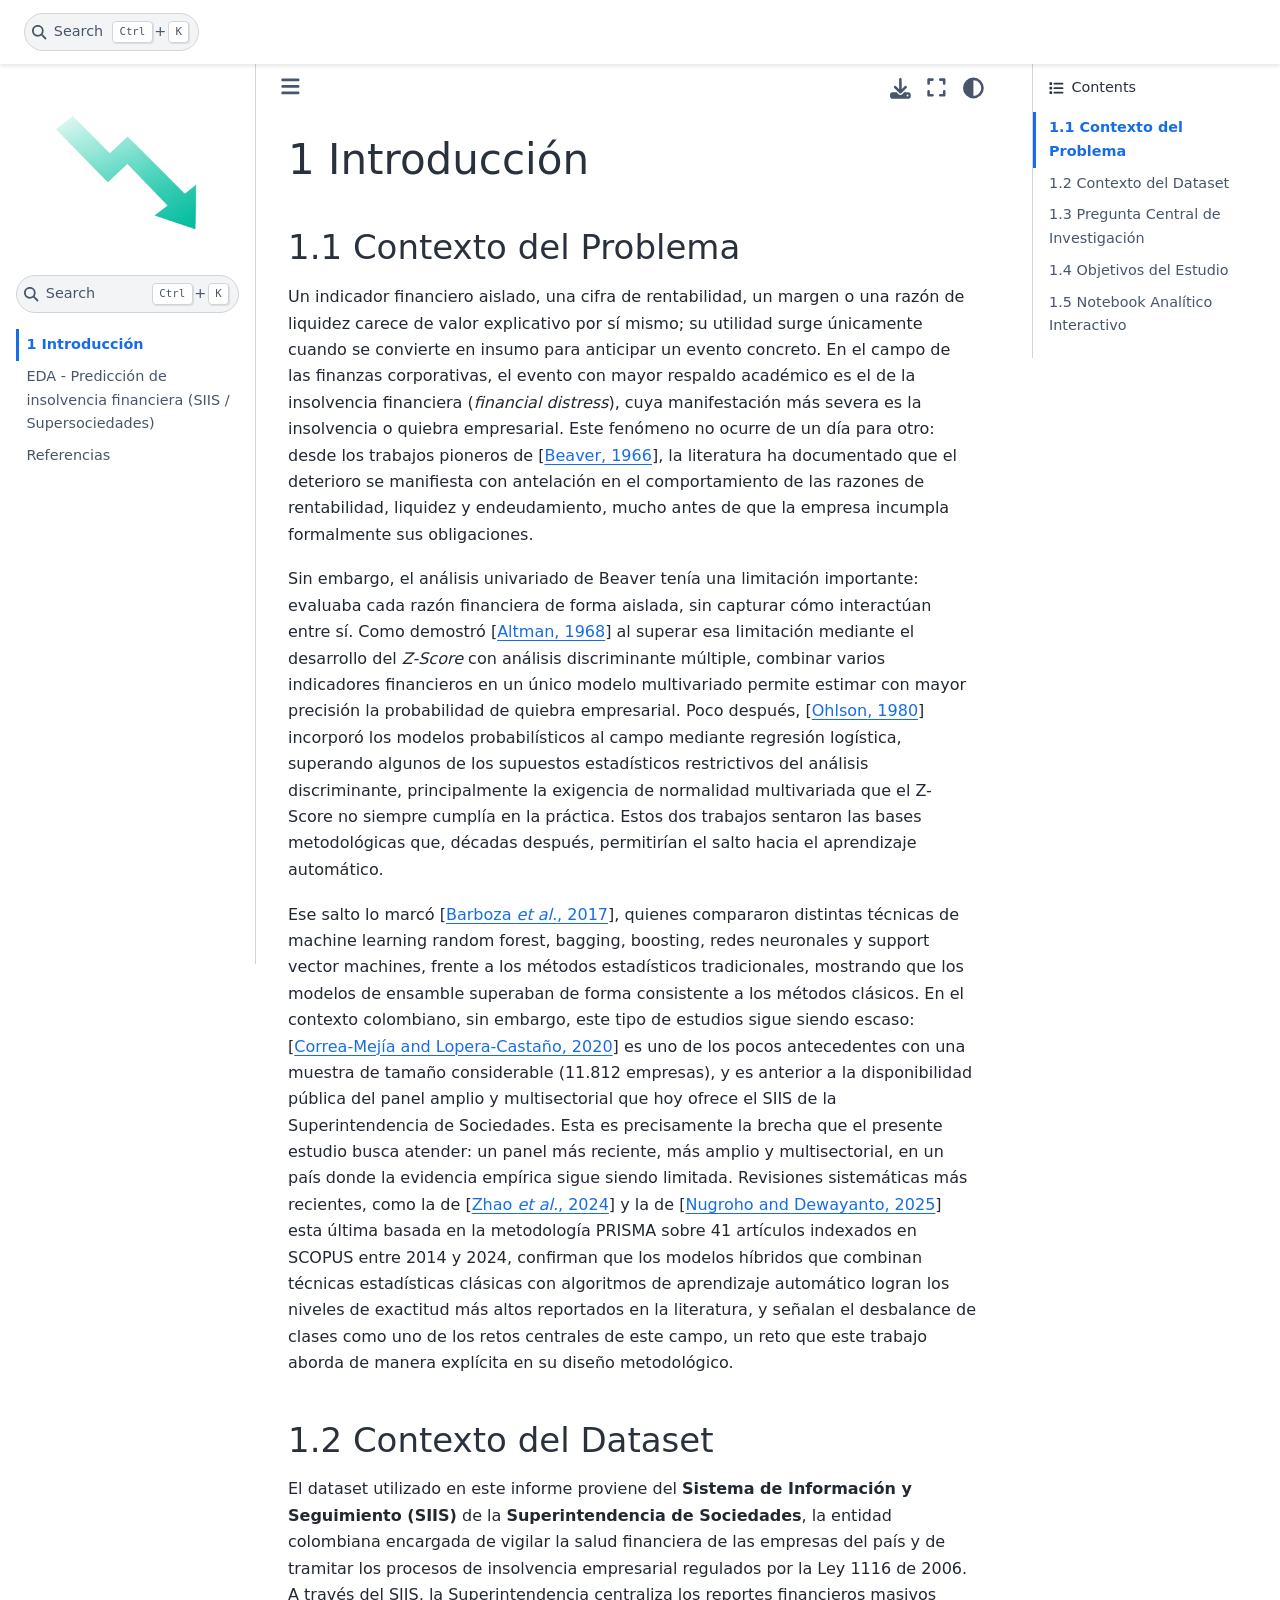
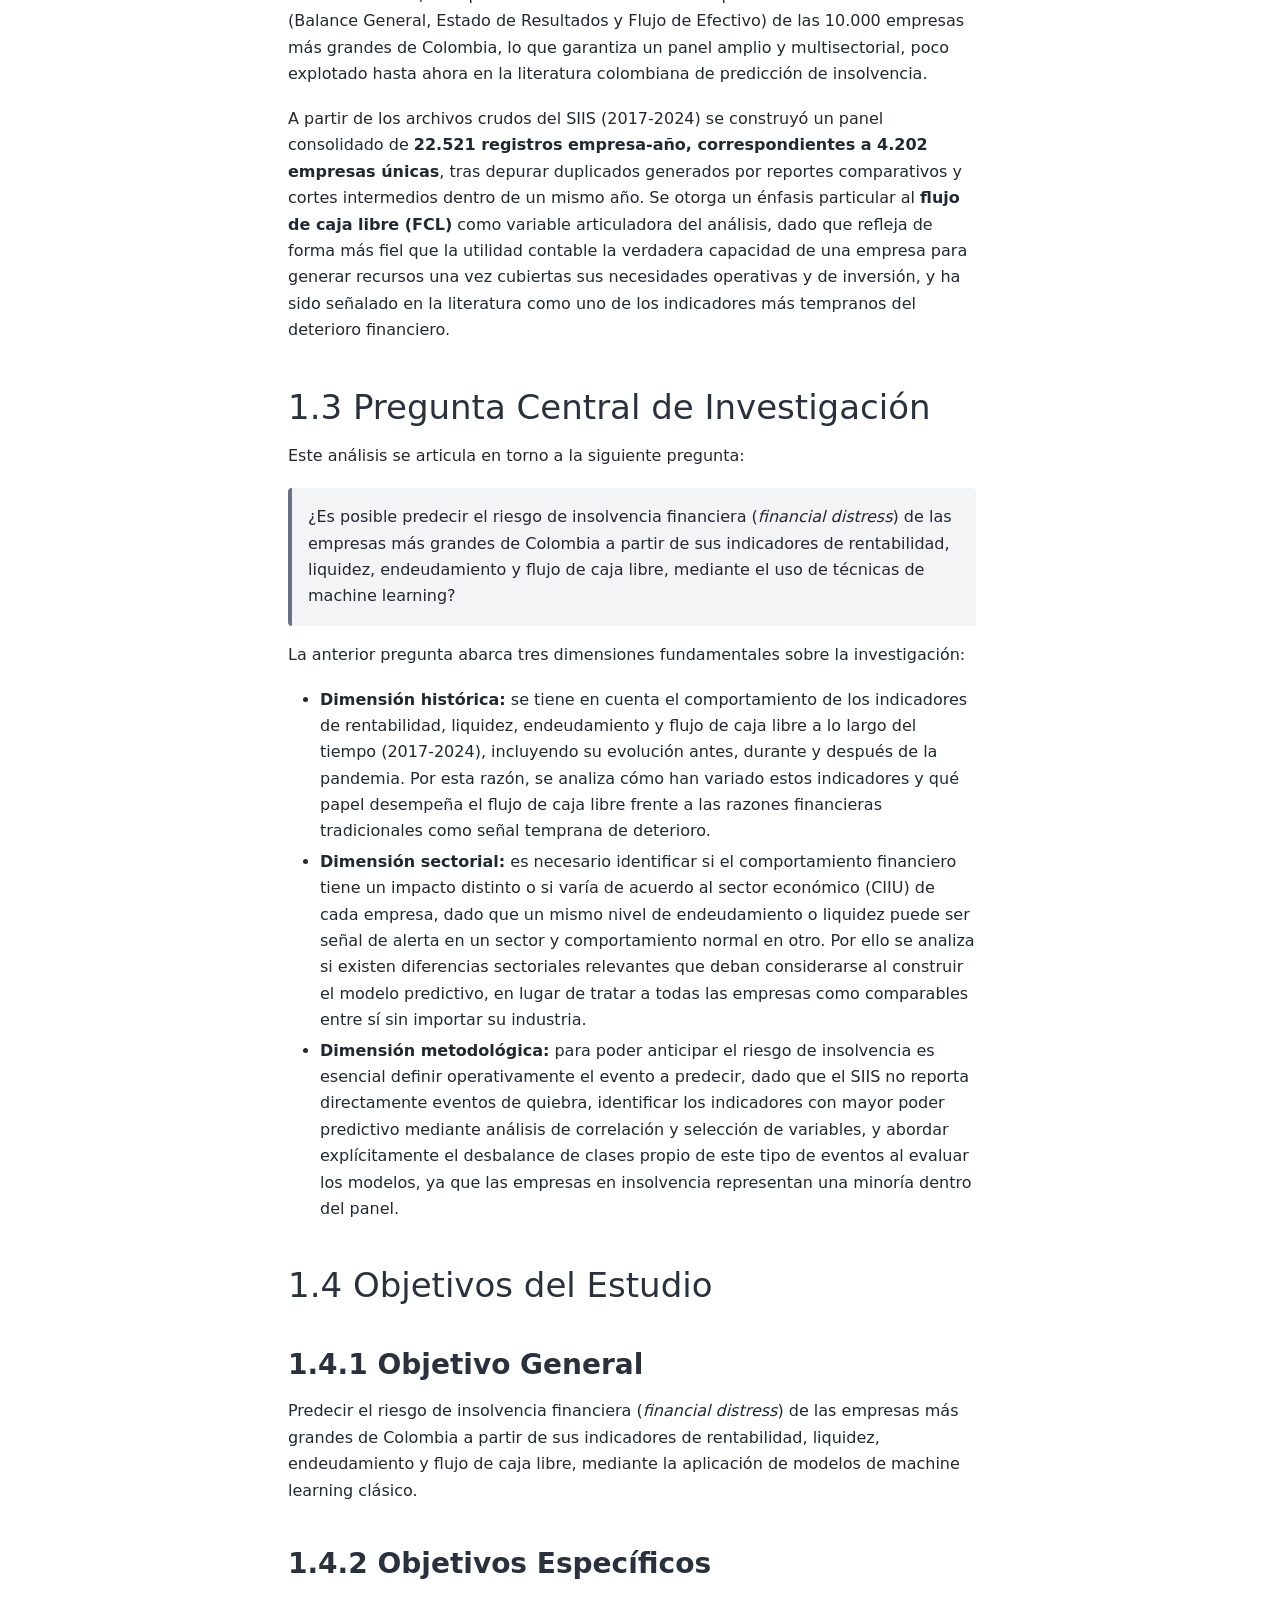
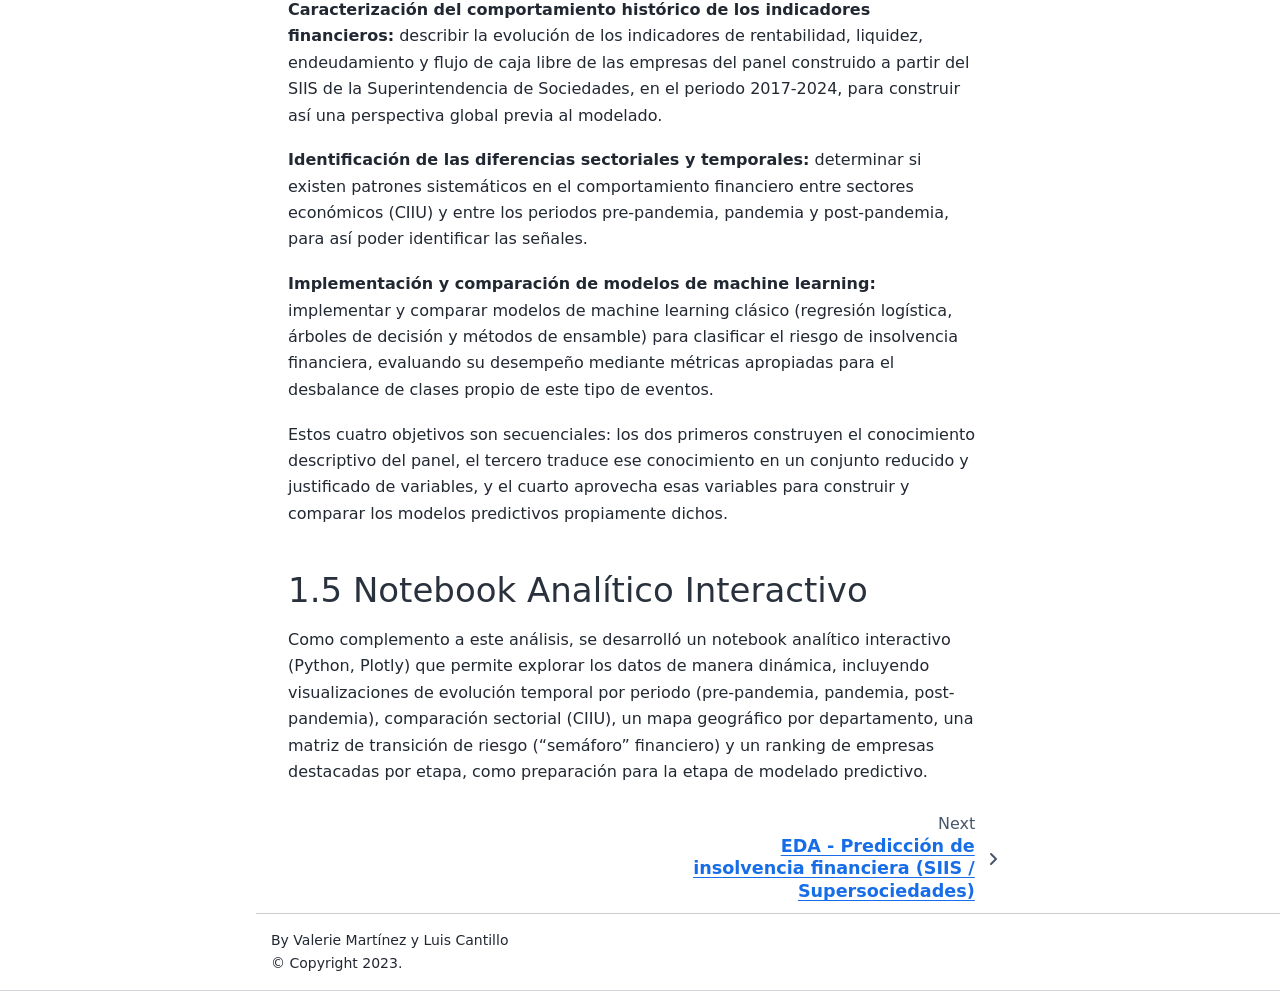
==== commit bf157be8: "Update documentation" ====
--- a/01_introduccion.html
+++ b/01_introduccion.html
@@ -423,11 +423,9 @@
 </section>
 <section id="objetivos-especificos">
 <h3>1.4.2 Objetivos Específicos<a class="headerlink" href="#objetivos-especificos" title="Link to this heading">#</a></h3>
-<ul class="simple">
-<li><p><strong>Caracterización del comportamiento histórico de los indicadores financieros:</strong> describir la evolución de los indicadores de rentabilidad, liquidez, endeudamiento y flujo de caja libre de las empresas del panel construido a partir del SIIS de la Superintendencia de Sociedades, en el periodo 2017-2024, para construir así una perspectiva global previa al modelado.</p></li>
-<li><p><strong>Identificación de las diferencias sectoriales y temporales:</strong> determinar si existen patrones sistemáticos en el comportamiento financiero entre sectores económicos (CIIU) y entre los periodos pre-pandemia, pandemia y post-pandemia, para así poder identificar las señales.</p></li>
-<li><p><strong>Implementación y comparación de modelos de machine learning:</strong> implementar y comparar modelos de machine learning clásico (regresión logística, árboles de decisión y métodos de ensamble) para clasificar el riesgo de insolvencia financiera, evaluando su desempeño mediante métricas apropiadas para el desbalance de clases propio de este tipo de eventos.</p></li>
-</ul>
+<p><strong>Caracterización del comportamiento histórico de los indicadores financieros:</strong> describir la evolución de los indicadores de rentabilidad, liquidez, endeudamiento y flujo de caja libre de las empresas del panel construido a partir del SIIS de la Superintendencia de Sociedades, en el periodo 2017-2024, para construir así una perspectiva global previa al modelado.</p>
+<p><strong>Identificación de las diferencias sectoriales y temporales:</strong> determinar si existen patrones sistemáticos en el comportamiento financiero entre sectores económicos (CIIU) y entre los periodos pre-pandemia, pandemia y post-pandemia, para así poder identificar las señales.</p>
+<p><strong>Implementación y comparación de modelos de machine learning:</strong> implementar y comparar modelos de machine learning clásico (regresión logística, árboles de decisión y métodos de ensamble) para clasificar el riesgo de insolvencia financiera, evaluando su desempeño mediante métricas apropiadas para el desbalance de clases propio de este tipo de eventos.</p>
 <p>Estos cuatro objetivos son secuenciales: los dos primeros construyen el conocimiento descriptivo del panel, el tercero traduce ese conocimiento en un conjunto reducido y justificado de variables, y el cuarto aprovecha esas variables para construir y comparar los modelos predictivos propiamente dichos.</p>
 </section>
 </section>
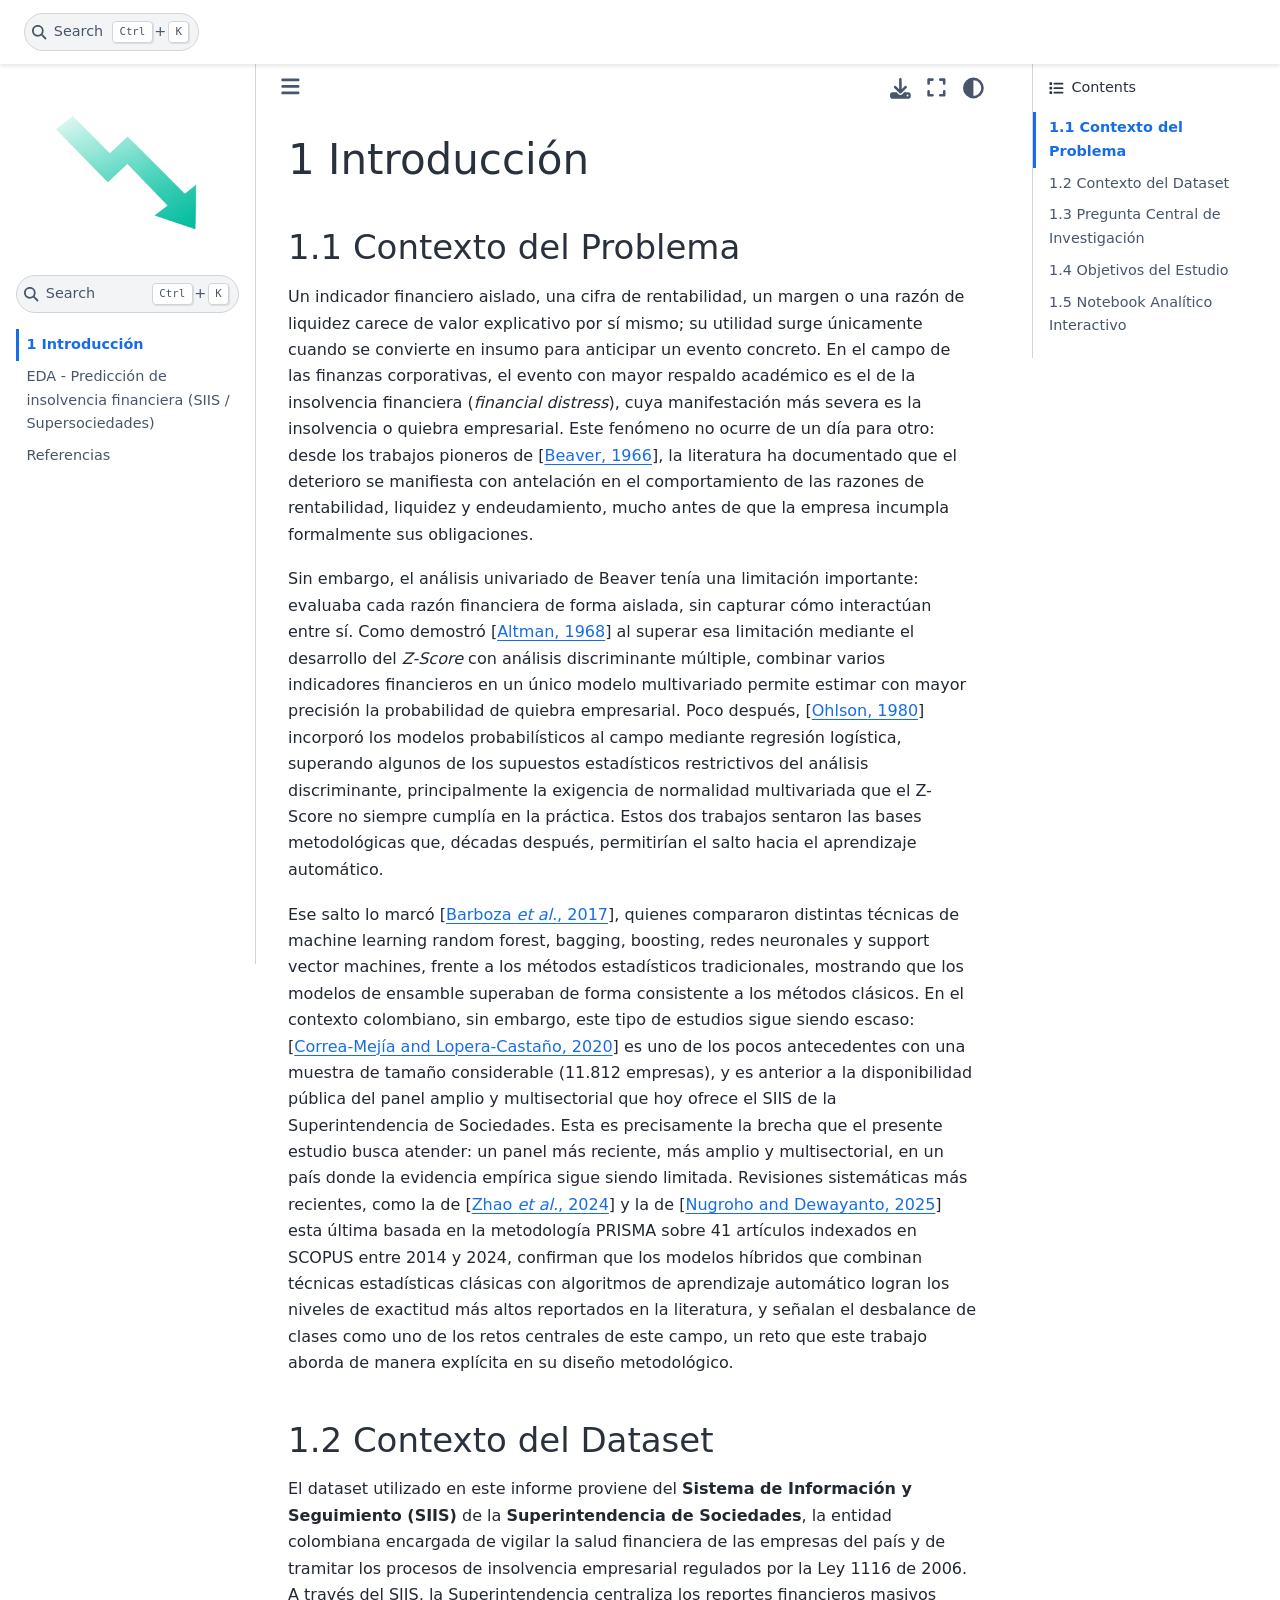
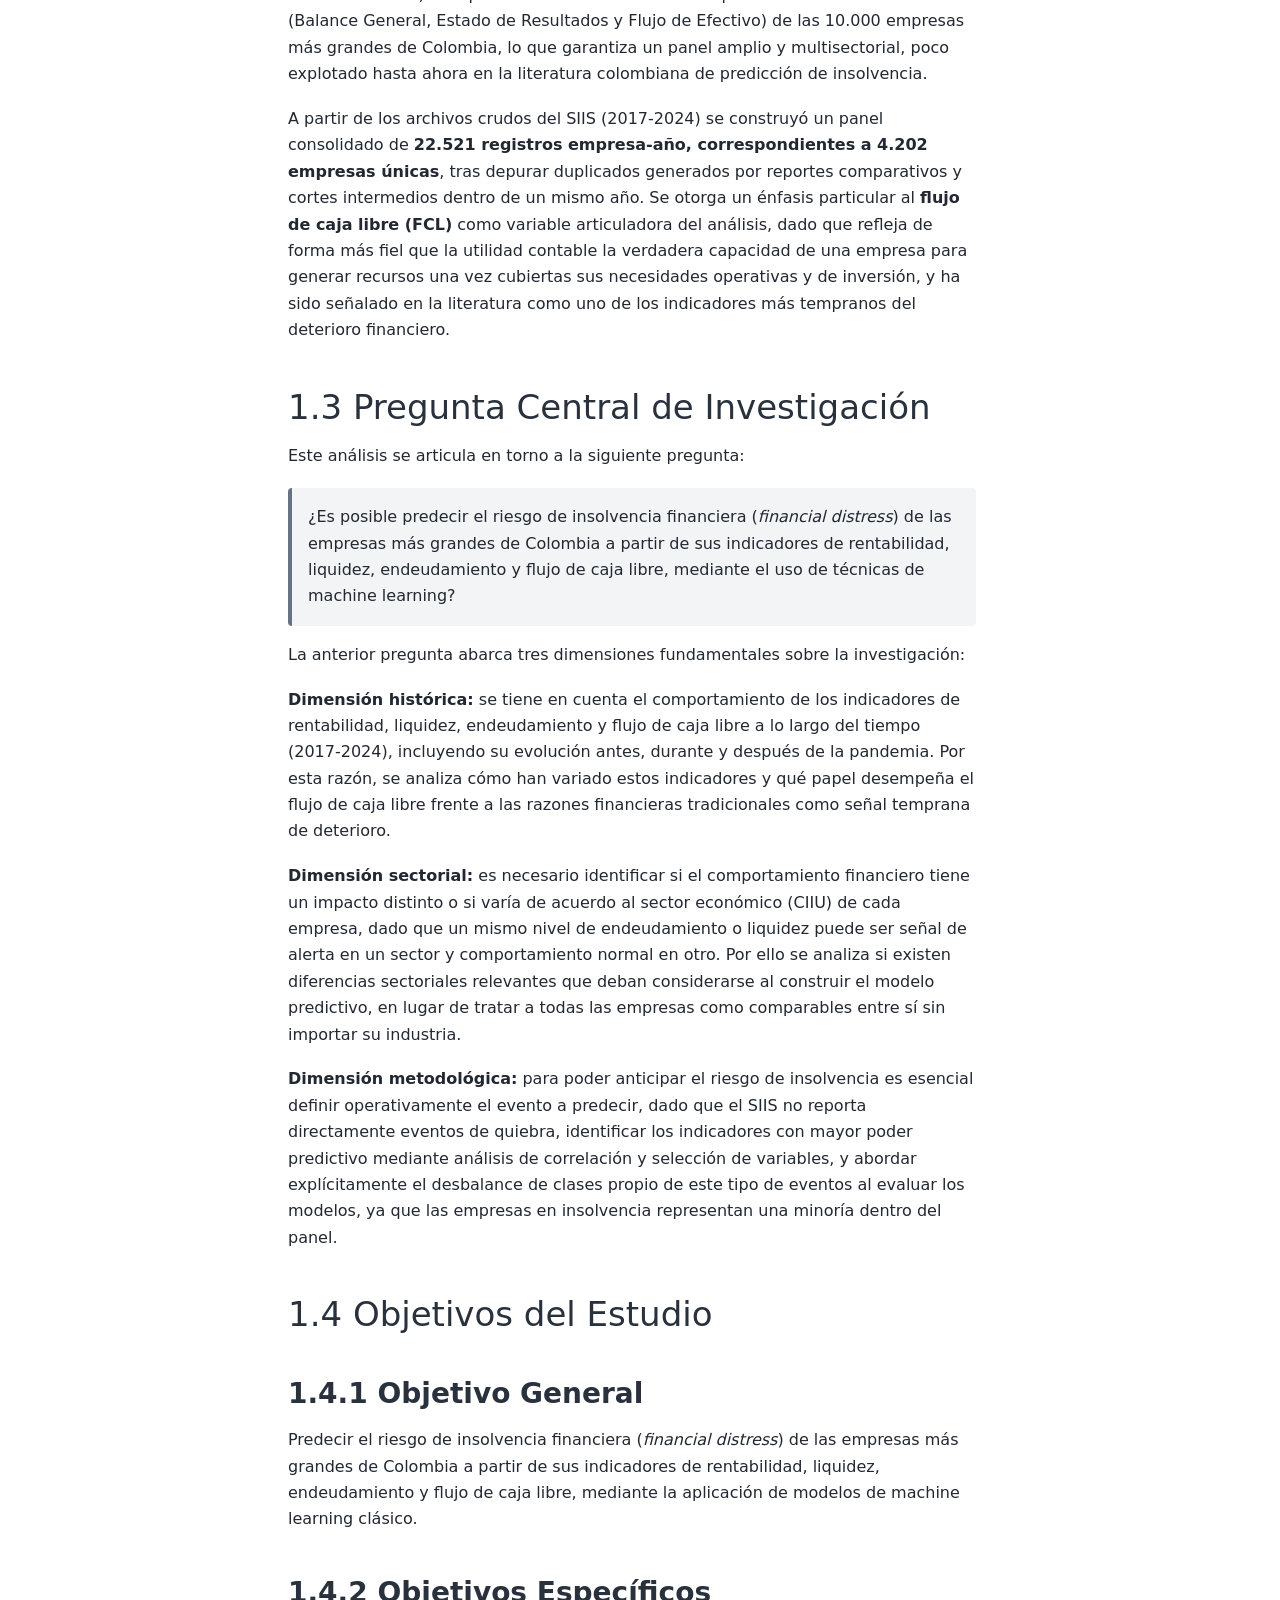
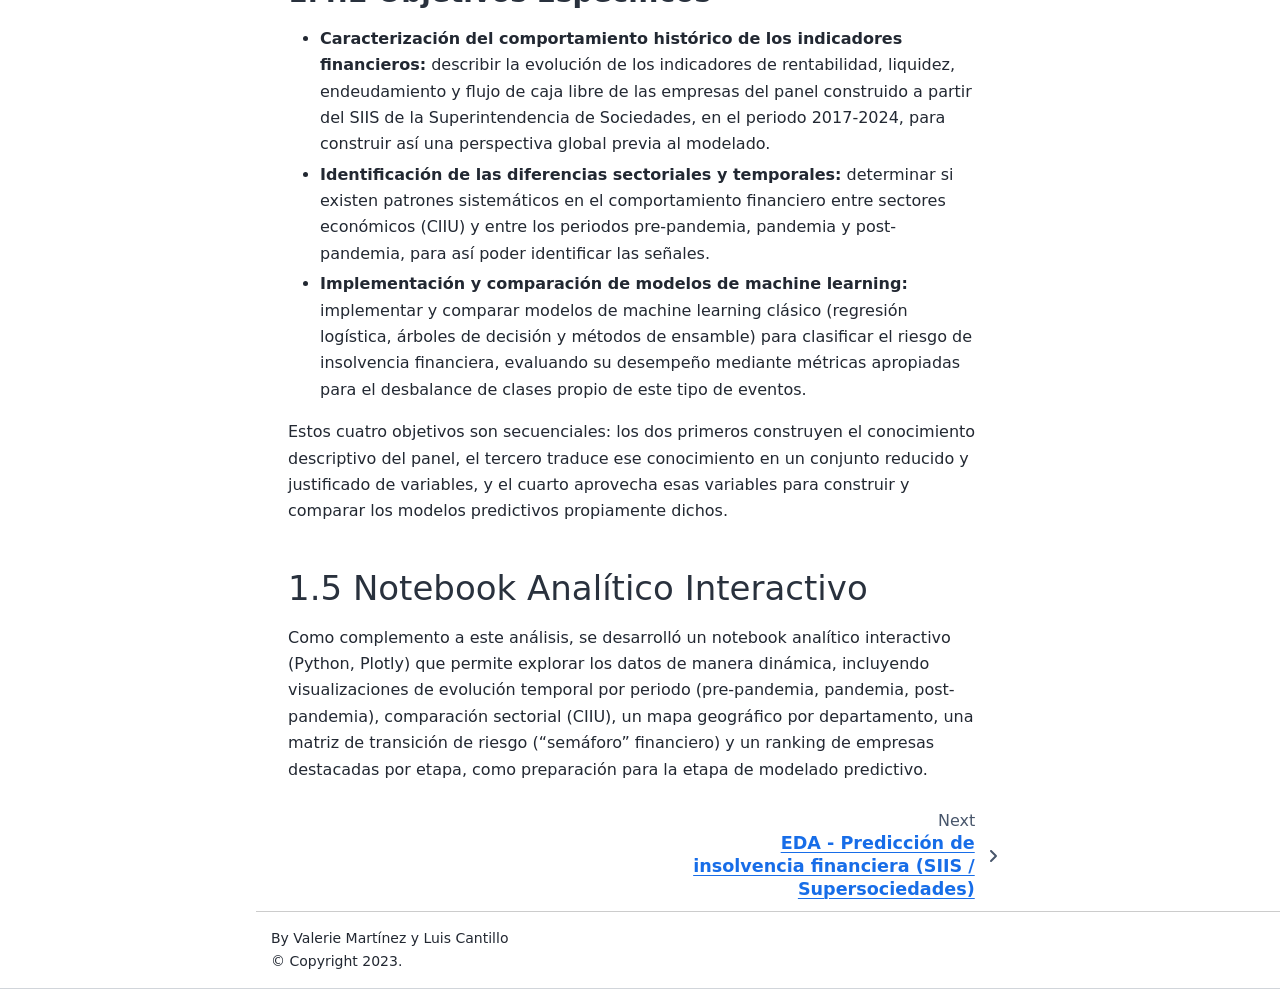
==== commit 5a174eb1: "Update documentation" ====
--- a/01_introduccion.html
+++ b/01_introduccion.html
@@ -409,11 +409,9 @@
 <div><p>¿Es posible predecir el riesgo de insolvencia financiera (<em>financial distress</em>) de las empresas más grandes de Colombia a partir de sus indicadores de rentabilidad, liquidez, endeudamiento y flujo de caja libre, mediante el uso de técnicas de machine learning?</p>
 </div></blockquote>
 <p>La anterior pregunta abarca tres dimensiones fundamentales sobre la investigación:</p>
-<ul class="simple">
-<li><p><strong>Dimensión histórica:</strong> se tiene en cuenta el comportamiento de los indicadores de rentabilidad, liquidez, endeudamiento y flujo de caja libre a lo largo del tiempo (2017-2024), incluyendo su evolución antes, durante y después de la pandemia. Por esta razón, se analiza cómo han variado estos indicadores y qué papel desempeña el flujo de caja libre frente a las razones financieras tradicionales como señal temprana de deterioro.</p></li>
-<li><p><strong>Dimensión sectorial:</strong> es necesario identificar si el comportamiento financiero tiene un impacto distinto o si varía de acuerdo al sector económico (CIIU) de cada empresa, dado que un mismo nivel de endeudamiento o liquidez puede ser señal de alerta en un sector y comportamiento normal en otro. Por ello se analiza si existen diferencias sectoriales relevantes que deban considerarse al construir el modelo predictivo, en lugar de tratar a todas las empresas como comparables entre sí sin importar su industria.</p></li>
-<li><p><strong>Dimensión metodológica:</strong> para poder anticipar el riesgo de insolvencia es esencial definir operativamente el evento a predecir, dado que el SIIS no reporta directamente eventos de quiebra, identificar los indicadores con mayor poder predictivo mediante análisis de correlación y selección de variables, y abordar explícitamente el desbalance de clases propio de este tipo de eventos al evaluar los modelos, ya que las empresas en insolvencia representan una minoría dentro del panel.</p></li>
-</ul>
+<p><strong>Dimensión histórica:</strong> se tiene en cuenta el comportamiento de los indicadores de rentabilidad, liquidez, endeudamiento y flujo de caja libre a lo largo del tiempo (2017-2024), incluyendo su evolución antes, durante y después de la pandemia. Por esta razón, se analiza cómo han variado estos indicadores y qué papel desempeña el flujo de caja libre frente a las razones financieras tradicionales como señal temprana de deterioro.</p>
+<p><strong>Dimensión sectorial:</strong> es necesario identificar si el comportamiento financiero tiene un impacto distinto o si varía de acuerdo al sector económico (CIIU) de cada empresa, dado que un mismo nivel de endeudamiento o liquidez puede ser señal de alerta en un sector y comportamiento normal en otro. Por ello se analiza si existen diferencias sectoriales relevantes que deban considerarse al construir el modelo predictivo, en lugar de tratar a todas las empresas como comparables entre sí sin importar su industria.</p>
+<p><strong>Dimensión metodológica:</strong> para poder anticipar el riesgo de insolvencia es esencial definir operativamente el evento a predecir, dado que el SIIS no reporta directamente eventos de quiebra, identificar los indicadores con mayor poder predictivo mediante análisis de correlación y selección de variables, y abordar explícitamente el desbalance de clases propio de este tipo de eventos al evaluar los modelos, ya que las empresas en insolvencia representan una minoría dentro del panel.</p>
 </section>
 <section id="objetivos-del-estudio">
 <h2>1.4 Objetivos del Estudio<a class="headerlink" href="#objetivos-del-estudio" title="Link to this heading">#</a></h2>
@@ -423,9 +421,11 @@
 </section>
 <section id="objetivos-especificos">
 <h3>1.4.2 Objetivos Específicos<a class="headerlink" href="#objetivos-especificos" title="Link to this heading">#</a></h3>
-<p><strong>Caracterización del comportamiento histórico de los indicadores financieros:</strong> describir la evolución de los indicadores de rentabilidad, liquidez, endeudamiento y flujo de caja libre de las empresas del panel construido a partir del SIIS de la Superintendencia de Sociedades, en el periodo 2017-2024, para construir así una perspectiva global previa al modelado.</p>
-<p><strong>Identificación de las diferencias sectoriales y temporales:</strong> determinar si existen patrones sistemáticos en el comportamiento financiero entre sectores económicos (CIIU) y entre los periodos pre-pandemia, pandemia y post-pandemia, para así poder identificar las señales.</p>
-<p><strong>Implementación y comparación de modelos de machine learning:</strong> implementar y comparar modelos de machine learning clásico (regresión logística, árboles de decisión y métodos de ensamble) para clasificar el riesgo de insolvencia financiera, evaluando su desempeño mediante métricas apropiadas para el desbalance de clases propio de este tipo de eventos.</p>
+<ul class="simple">
+<li><p><strong>Caracterización del comportamiento histórico de los indicadores financieros:</strong> describir la evolución de los indicadores de rentabilidad, liquidez, endeudamiento y flujo de caja libre de las empresas del panel construido a partir del SIIS de la Superintendencia de Sociedades, en el periodo 2017-2024, para construir así una perspectiva global previa al modelado.</p></li>
+<li><p><strong>Identificación de las diferencias sectoriales y temporales:</strong> determinar si existen patrones sistemáticos en el comportamiento financiero entre sectores económicos (CIIU) y entre los periodos pre-pandemia, pandemia y post-pandemia, para así poder identificar las señales.</p></li>
+<li><p><strong>Implementación y comparación de modelos de machine learning:</strong> implementar y comparar modelos de machine learning clásico (regresión logística, árboles de decisión y métodos de ensamble) para clasificar el riesgo de insolvencia financiera, evaluando su desempeño mediante métricas apropiadas para el desbalance de clases propio de este tipo de eventos.</p></li>
+</ul>
 <p>Estos cuatro objetivos son secuenciales: los dos primeros construyen el conocimiento descriptivo del panel, el tercero traduce ese conocimiento en un conjunto reducido y justificado de variables, y el cuarto aprovecha esas variables para construir y comparar los modelos predictivos propiamente dichos.</p>
 </section>
 </section>
